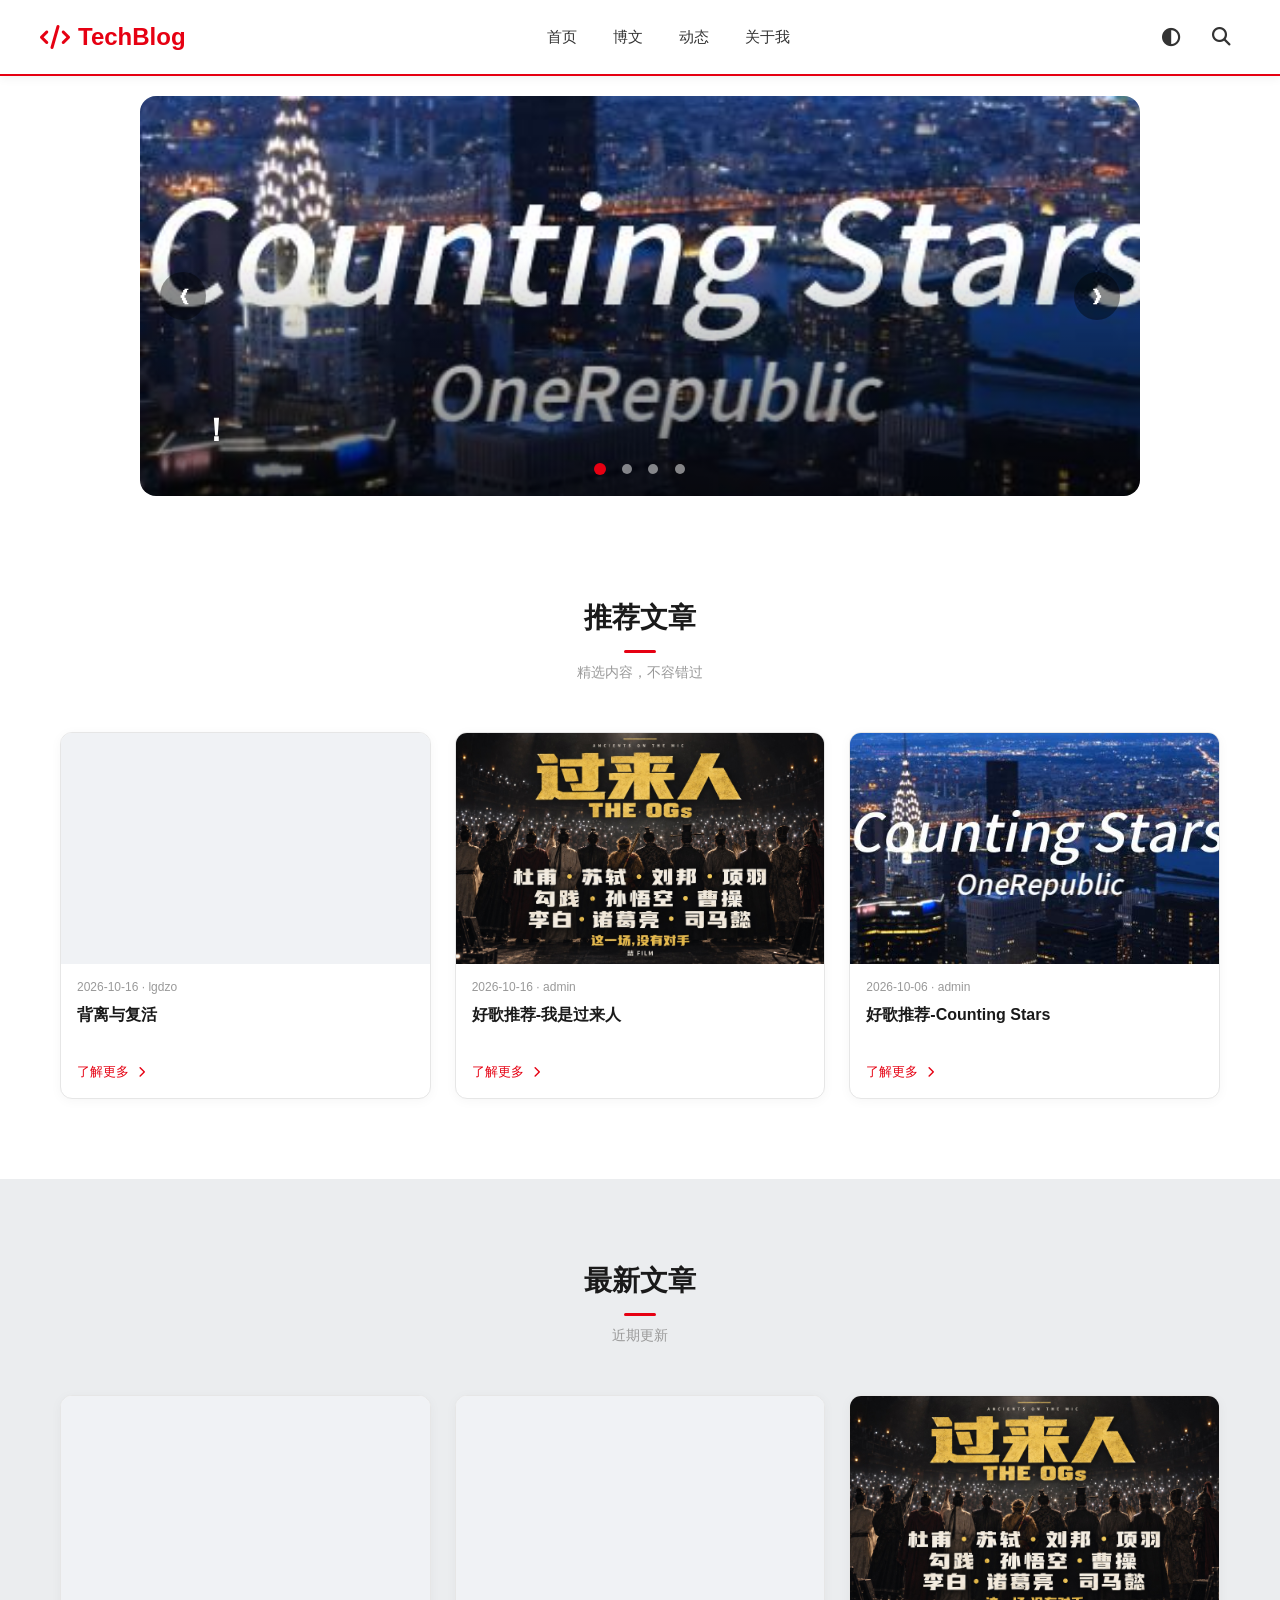
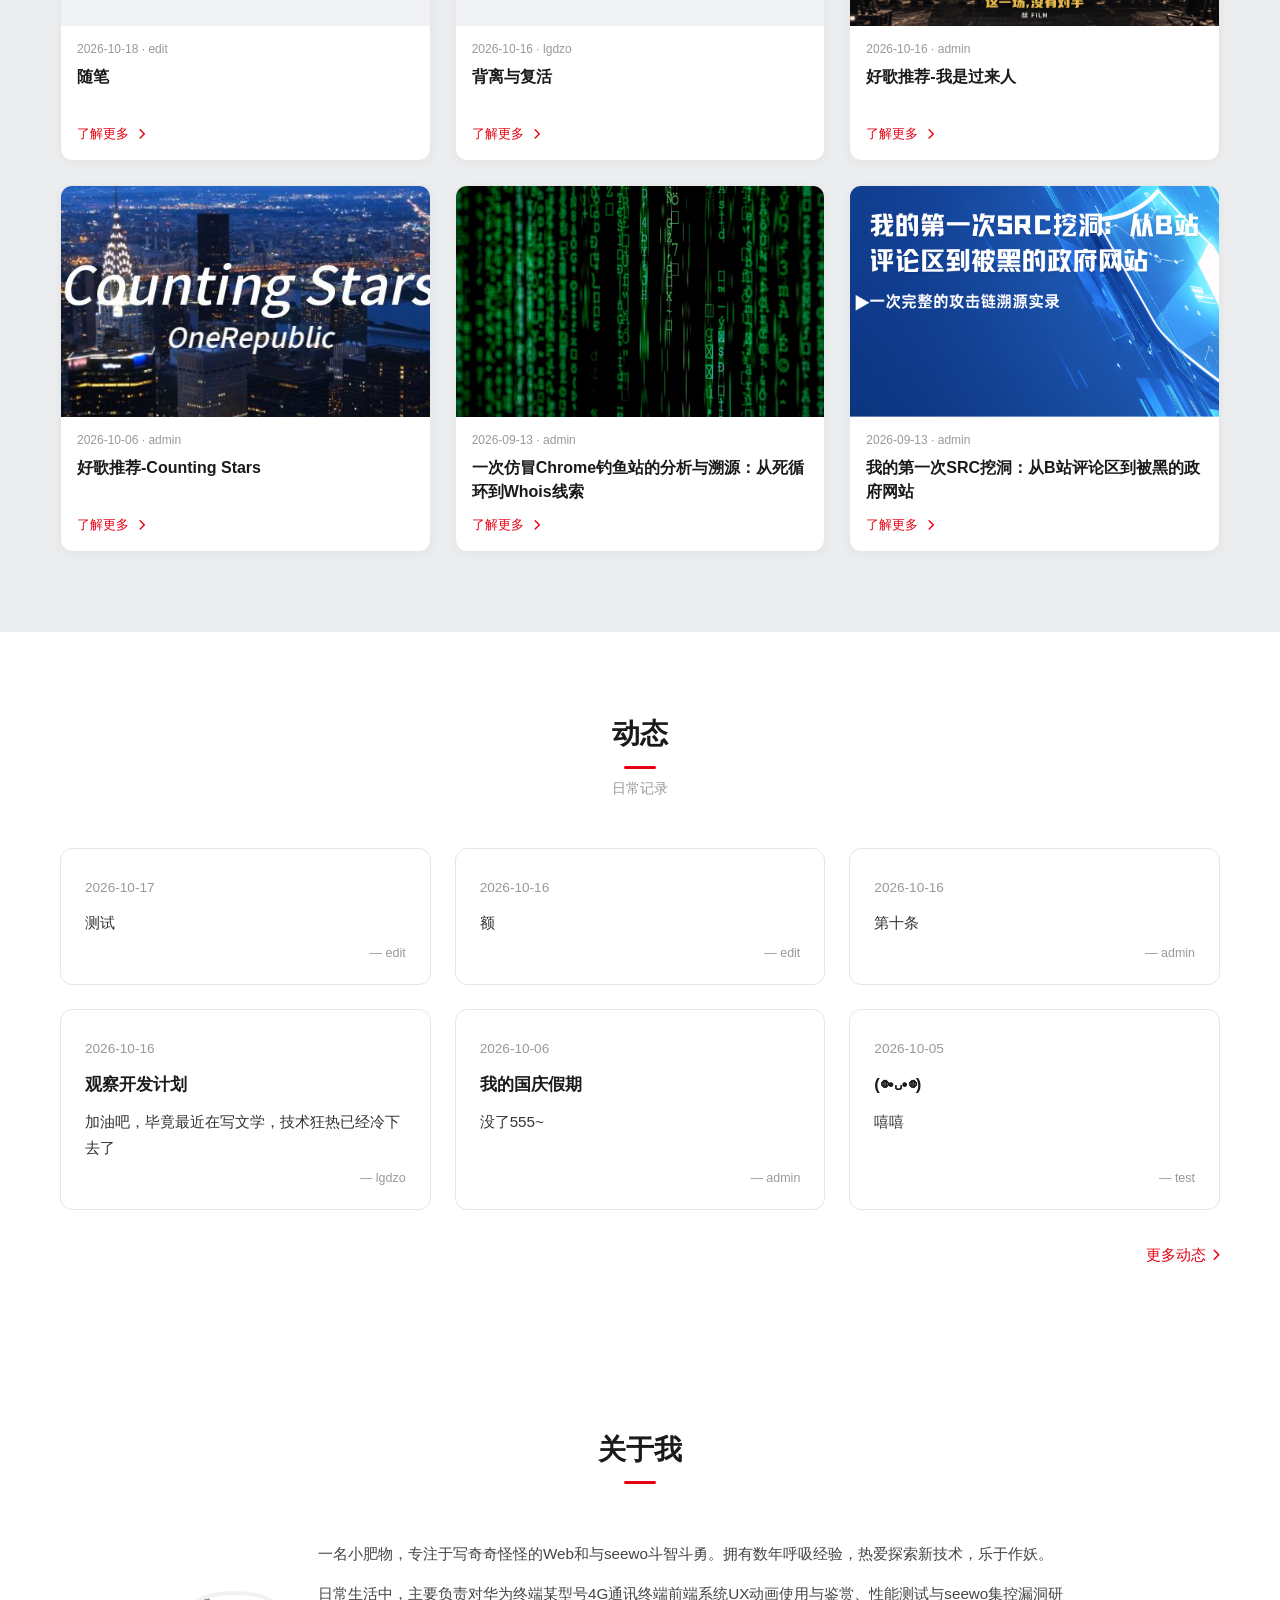
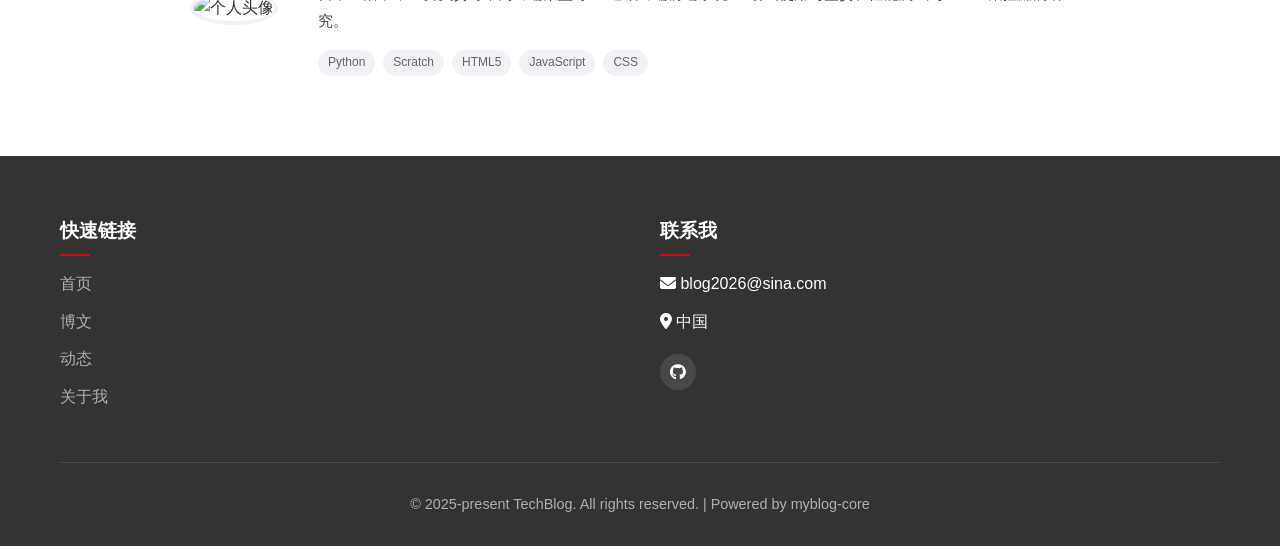
==== index.html @ 335e016a "deploy: 2026-10-24 12:47:17" ====
<!DOCTYPE html>
<html lang="zh-CN" class="">
<head>
  <script>(function(){try{var t=localStorage.getItem("theme");if(t!=="light"&&t!=="dark"&&t!=="system")t="system";var m=window.matchMedia?window.matchMedia("(prefers-color-scheme: dark)"):null;var d=t==="dark"||(t==="system"&&m&&m.matches);document.documentElement.classList.toggle("dark",!!d);document.documentElement.setAttribute("data-theme",t);}catch(e){}})();</script>
<script src="/js/theme.js" defer></script>

  <meta charset="UTF-8">
  <meta name="viewport" content="width=device-width, initial-scale=1.0">
  <title>首页</title>
  <link rel="stylesheet" href="/css/all.min.css">
  <link rel="stylesheet" href="/css/style.css">
  <link rel="stylesheet" href="/css/admin.css">
  <link rel="icon" type="image/svg+xml" href="/favicon.svg">
</head>
<body data-static="true">
  <!-- 顶部导航栏 -->
  <header>
  <div class="container header-container">
    <!-- 修改点 1：将 div 换成 a 标签，加上 href="/" -->
    <a href="/" class="logo">
      <i class="fas fa-code"></i>
      <span>TechBlog</span>
    </a>

    <!-- PC 横向导航 -->
    <nav class="pc-nav">
      <a href="/">首页</a>
      <a href="/posts.html">博文</a>
      <a href="/moments.html">动态</a>
      
      
      <a href="/#about">关于我</a>
    </nav>

    <div class="nav-right">
      
<div class="theme-switch" data-theme-switch>
  <button class="theme-toggle" id="themeTogglePc" type="button" aria-label="切换主题" aria-haspopup="true" aria-expanded="false">
    <i class="theme-toggle-icon fas fa-circle-half-stroke" aria-hidden="true"></i>
    
  </button>
  <div class="theme-menu" role="menu" aria-label="主题模式">
    <button type="button" role="menuitemradio" aria-checked="false" data-theme-value="system"><i class="fas fa-circle-half-stroke" aria-hidden="true"></i><span>跟随系统</span></button>
    <button type="button" role="menuitemradio" aria-checked="false" data-theme-value="light"><i class="fas fa-sun" aria-hidden="true"></i><span>浅色</span></button>
    <button type="button" role="menuitemradio" aria-checked="false" data-theme-value="dark"><i class="fas fa-moon" aria-hidden="true"></i><span>深色</span></button>
  </div>
</div>
      <button class="search-toggle" id="searchToggle" type="button" aria-label="搜索">
        <i class="fas fa-search"></i>
      </button>
      <button class="menu-toggle" id="menuToggle" type="button" aria-label="菜单">
        <i class="fas fa-bars"></i>
      </button>
    </div>
  </div>
</header>

  <!-- 全屏菜单 -->
  <div class="mobile-menu" id="mobileMenu">
    <div class="mobile-menu-header">
      <!-- 修改点 2：将移动端的 div 也换成 a 标签 -->
      <a href="/" class="logo">
        <i class="fas fa-code"></i>
        <span>TechBlog</span>
      </a>
      <button class="menu-close" id="menuClose" type="button" aria-label="关闭">
        <i class="fas fa-times"></i>
      </button>
    </div>

    <ul class="mobile-menu-list">
      <li><a href="/">首页<span class="arrow">›</span></a></li>
      <li><a href="/posts.html">博文<span class="arrow">›</span></a></li>
      <li><a href="/moments.html">动态<span class="arrow">›</span></a></li>
      
      
      <li><a href="/#about">关于我<span class="arrow">›</span></a></li>
      <li><a href="/#contact">联系<span class="arrow">›</span></a></li>
    </ul>

    <div class="mobile-menu-footer">
      
<div class="theme-switch theme-switch--circle" data-theme-switch>
  <button class="theme-toggle" id="themeToggleMobile" type="button" aria-label="切换主题" aria-haspopup="true" aria-expanded="false">
    <i class="theme-toggle-icon fas fa-circle-half-stroke" aria-hidden="true"></i>
    <span>主题</span>
  </button>
  <div class="theme-menu" role="menu" aria-label="主题模式">
    <button type="button" role="menuitemradio" aria-checked="false" data-theme-value="system"><i class="fas fa-circle-half-stroke" aria-hidden="true"></i><span>跟随系统</span></button>
    <button type="button" role="menuitemradio" aria-checked="false" data-theme-value="light"><i class="fas fa-sun" aria-hidden="true"></i><span>浅色</span></button>
    <button type="button" role="menuitemradio" aria-checked="false" data-theme-value="dark"><i class="fas fa-moon" aria-hidden="true"></i><span>深色</span></button>
  </div>
</div>
      <a href="https://github.com/wng409" target="_blank" rel="noopener" class="circle-btn">
        <i class="fab fa-github"></i>
        <span>GitHub</span>
      </a>
      <a href="mailto:blog2026@sina.com" class="circle-btn">
        <i class="fas fa-envelope"></i>
        <span>邮件</span>
      </a>
    </div>
  </div>

  <!-- 页面内容 -->
  <main>
    <!-- ========== 1. Banner 轮播（首屏，圆角） ========== -->
<section class="banner-carousel">
  <div class="carousel-wrapper">
    <div class="carousel-track" id="carouselTrack">
      
        
          <div class="carousel-slide active">
            <a href="/posts/countingstars.html">
              <div class="slide-image" style="background-image: url('/uploads/2026-10-16/1792155629949-cwdglk.jpg');">
                <div class="slide-overlay">
                  <h2>！</h2>
                </div>
              </div>
            </a>
          </div>
        
          <div class="carousel-slide ">
            <a href="#">
              <div class="slide-image" style="background-image: url('/uploads/2026-10-02/1790948357624-z36g6z.jpg');">
                <div class="slide-overlay">
                  <h2>遥遥领先</h2>
                </div>
              </div>
            </a>
          </div>
        
          <div class="carousel-slide ">
            <a href="/posts/一次仿冒chrome钓鱼站的分析与溯源：从死循环到whois线索.html">
              <div class="slide-image" style="background-image: url('/uploads/2026-10-16/1792156617636-xa79jx.jpg');">
                <div class="slide-overlay">
                  <h2>一次仿冒Chrome钓鱼站的分析与溯源：从死循环到Whois线索</h2>
                </div>
              </div>
            </a>
          </div>
        
          <div class="carousel-slide ">
            <a href="/posts/my-first-src.html">
              <div class="slide-image" style="background-image: url('/uploads/2026-09-13/1789276896774-1ryvjq.png');">
                <div class="slide-overlay">
                  <h2>(^.^)</h2>
                </div>
              </div>
            </a>
          </div>
        
      
    </div>
    <button class="carousel-btn prev" id="carouselPrev" type="button" aria-label="上一张">&#10094;</button>
    <button class="carousel-btn next" id="carouselNext" type="button" aria-label="下一张">&#10095;</button>
    <div class="carousel-dots">
      
        
          <span class="dot active" data-index="0"></span>
        
          <span class="dot " data-index="1"></span>
        
          <span class="dot " data-index="2"></span>
        
          <span class="dot " data-index="3"></span>
        
      
    </div>
  </div>
</section>

<!-- ========== 2. 推荐文章 ========== -->
<section class="section section-light" id="blog">
  <div class="container">
    <div class="section-title">
      <h2>推荐文章</h2>
      <p>精选内容，不容错过</p>
    </div>
    <div class="blog-grid">
      
        
          <article class="blog-card">
            <a href="/posts/背离与复活.html">
              <div class="card-image-wrapper">
                <div class="card-image" style="background-image: url('https://via.placeholder.com/800x400');"></div>
              </div>
              <div class="card-content">
                <div class="card-meta">2026-10-16 · lgdzo</div>
                <h3>背离与复活</h3>
                <span class="read-more">了解更多 <i class="fas fa-chevron-right"></i></span>
              </div>
            </a>
          </article>
        
          <article class="blog-card">
            <a href="/posts/好歌推荐-我是过来人.html">
              <div class="card-image-wrapper">
                <div class="card-image" style="background-image: url('/uploads/2026-10-16/1792155568549-n8ho8i.jpg');"></div>
              </div>
              <div class="card-content">
                <div class="card-meta">2026-10-16 · admin</div>
                <h3>好歌推荐-我是过来人</h3>
                <span class="read-more">了解更多 <i class="fas fa-chevron-right"></i></span>
              </div>
            </a>
          </article>
        
          <article class="blog-card">
            <a href="/posts/countingstars.html">
              <div class="card-image-wrapper">
                <div class="card-image" style="background-image: url('/uploads/2026-10-16/1792155629949-cwdglk.jpg');"></div>
              </div>
              <div class="card-content">
                <div class="card-meta">2026-10-06 · admin</div>
                <h3>好歌推荐-Counting Stars</h3>
                <span class="read-more">了解更多 <i class="fas fa-chevron-right"></i></span>
              </div>
            </a>
          </article>
        
      
    </div>
  </div>
</section>

<!-- ========== 3. 最新文章 ========== -->
<section class="section section-gray">
  <div class="container">
    <div class="section-title">
      <h2>最新文章</h2>
      <p>近期更新</p>
    </div>
    <div class="blog-grid">
      
        
          <article class="blog-card">
            <a href="/posts/随笔.html">
              <div class="card-image-wrapper">
                <div class="card-image" style="background-image: url('https://via.placeholder.com/800x400');"></div>
              </div>
              <div class="card-content">
                <div class="card-meta">2026-10-18 · edit</div>
                <h3>随笔</h3>
                <span class="read-more">了解更多 <i class="fas fa-chevron-right"></i></span>
              </div>
            </a>
          </article>
        
          <article class="blog-card">
            <a href="/posts/背离与复活.html">
              <div class="card-image-wrapper">
                <div class="card-image" style="background-image: url('https://via.placeholder.com/800x400');"></div>
              </div>
              <div class="card-content">
                <div class="card-meta">2026-10-16 · lgdzo</div>
                <h3>背离与复活</h3>
                <span class="read-more">了解更多 <i class="fas fa-chevron-right"></i></span>
              </div>
            </a>
          </article>
        
          <article class="blog-card">
            <a href="/posts/好歌推荐-我是过来人.html">
              <div class="card-image-wrapper">
                <div class="card-image" style="background-image: url('/uploads/2026-10-16/1792155568549-n8ho8i.jpg');"></div>
              </div>
              <div class="card-content">
                <div class="card-meta">2026-10-16 · admin</div>
                <h3>好歌推荐-我是过来人</h3>
                <span class="read-more">了解更多 <i class="fas fa-chevron-right"></i></span>
              </div>
            </a>
          </article>
        
          <article class="blog-card">
            <a href="/posts/countingstars.html">
              <div class="card-image-wrapper">
                <div class="card-image" style="background-image: url('/uploads/2026-10-16/1792155629949-cwdglk.jpg');"></div>
              </div>
              <div class="card-content">
                <div class="card-meta">2026-10-06 · admin</div>
                <h3>好歌推荐-Counting Stars</h3>
                <span class="read-more">了解更多 <i class="fas fa-chevron-right"></i></span>
              </div>
            </a>
          </article>
        
          <article class="blog-card">
            <a href="/posts/一次仿冒chrome钓鱼站的分析与溯源：从死循环到whois线索.html">
              <div class="card-image-wrapper">
                <div class="card-image" style="background-image: url('/uploads/2026-10-16/1792156617636-xa79jx.jpg');"></div>
              </div>
              <div class="card-content">
                <div class="card-meta">2026-09-13 · admin</div>
                <h3>一次仿冒Chrome钓鱼站的分析与溯源：从死循环到Whois线索</h3>
                <span class="read-more">了解更多 <i class="fas fa-chevron-right"></i></span>
              </div>
            </a>
          </article>
        
          <article class="blog-card">
            <a href="/posts/my-first-src.html">
              <div class="card-image-wrapper">
                <div class="card-image" style="background-image: url('/uploads/2026-09-13/1789276896774-1ryvjq.png');"></div>
              </div>
              <div class="card-content">
                <div class="card-meta">2026-09-13 · admin</div>
                <h3>我的第一次SRC挖洞：从B站评论区到被黑的政府网站</h3>
                <span class="read-more">了解更多 <i class="fas fa-chevron-right"></i></span>
              </div>
            </a>
          </article>
        
      
    </div>
  </div>
</section>

<!-- ========== 4. 动态 ========== -->
<section class="section section-light">
  <div class="container">
    <div class="section-title">
      <h2>动态</h2>
      <p>日常记录</p>
    </div>
    <div class="moments-grid">
      
        
          <div class="moment-card">
            <div class="moment-date">2026-10-17</div>
            
            <div class="moment-content">测试</div>
            <div class="moment-author">— edit</div>
          </div>
        
          <div class="moment-card">
            <div class="moment-date">2026-10-16</div>
            
            <div class="moment-content">额</div>
            <div class="moment-author">— edit</div>
          </div>
        
          <div class="moment-card">
            <div class="moment-date">2026-10-16</div>
            
            <div class="moment-content">第十条</div>
            <div class="moment-author">— admin</div>
          </div>
        
          <div class="moment-card">
            <div class="moment-date">2026-10-16</div>
            
              <h3 class="moment-title">观察开发计划</h3>
            
            <div class="moment-content">加油吧，毕竟最近在写文学，技术狂热已经冷下去了</div>
            <div class="moment-author">— lgdzo</div>
          </div>
        
          <div class="moment-card">
            <div class="moment-date">2026-10-06</div>
            
              <h3 class="moment-title">我的国庆假期</h3>
            
            <div class="moment-content">没了555~</div>
            <div class="moment-author">— admin</div>
          </div>
        
          <div class="moment-card">
            <div class="moment-date">2026-10-05</div>
            
              <h3 class="moment-title">(◍•ᴗ•◍)</h3>
            
            <div class="moment-content">嘻嘻</div>
            <div class="moment-author">— test</div>
          </div>
        
      
    </div>
    
      <div class="more-link">
        <a href="/moments.html">更多动态 <i class="fas fa-chevron-right"></i></a>
      </div>
    
  </div>
</section>



<!-- ========== 6. 关于我 ========== -->
<section class="section section-light" id="about">
  <div class="container">
    <div class="section-title">
      <h2>关于我</h2>
    </div>
    <div class="about-container">
      <div class="about-image">
        <img src="https://avatars.githubusercontent.com/u/195624896?s=96&v=4" alt="个人头像" class="avatar">
      </div>
      <div class="about-content">
        <p>一名小肥物，专注于写奇奇怪怪的Web和与seewo斗智斗勇。拥有数年呼吸经验，热爱探索新技术，乐于作妖。</p>
        <p>日常生活中，主要负责对华为终端某型号4G通讯终端前端系统UX动画使用与鉴赏、性能测试与seewo集控漏洞研究。</p>
        <div class="skills">
          <span class="tag">Python</span>
          <span class="tag">Scratch</span>
          <span class="tag">HTML5</span>
          <span class="tag">JavaScript</span>
          <span class="tag">CSS</span>
        </div>
      </div>
    </div>
  </div>
</section>
  </main>

  <!-- 底部栏 -->
  <footer>
    <div class="container">
      <div class="footer-content">
        <div class="footer-column">
          <h3>快速链接</h3>
          <ul class="footer-links">
            <li><a href="/">首页</a></li>
            <li><a href="/posts.html">博文</a></li>
            <li><a href="/moments.html">动态</a></li>
            
            <li><a href="/#about">关于我</a></li>
            
          </ul>
        </div>
        <div class="footer-column">
          <h3>联系我</h3>
          <ul class="footer-links">
            <li><i class="fas fa-envelope"></i> blog2026@sina.com</li>
            <li><i class="fas fa-map-marker-alt"></i> 中国</li>
          </ul>
          <div class="social-links">
            <a href="https://github.com/wng409" target="_blank" rel="noopener"><i class="fab fa-github"></i></a>
          </div>
        </div>
      </div>
      <div class="copyright">
        <p>&copy; 2025-present TechBlog. All rights reserved.
          
            <span class="powered-by"> | Powered by <a href="https://github.com/wng409/myblog-core" target="_blank" rel="noopener">myblog-core</a></span>
          
        </p>
      </div>
    </div>
  </footer>

  <script src="/js/main.js"></script>
</body>
</html>
---- css/style.css ----
/* ============================================================
   TechBlog 样式表 v2.2
   ============================================================ */

/* ============================================================
   1. 变量 & 重置
   ============================================================ */
:root {
  --hw-red: #e60012;
  --hw-red-dark: #c4000f;
  --hw-white: #ffffff;
  --hw-light-gray: #f5f5f5;
  --hw-dark-gray: #333333;
  --hw-medium-gray: #666666;
  --hw-border: #e6e6e6;

  /* 主题语义变量（亮色） */
  --bg: #ffffff;
  --text: #333333;
  --text-strong: #1a1a1a;
  --text-secondary: #444444;
  --text-muted: #666666;
  --text-faint: #999999;
  --card-bg: #ffffff;
  --surface-alt: #f5f7fa;
  --surface-muted: #f0f2f5;
  --surface-gray: #ebedef;
  --border: #e6e6e6;
  --border-strong: #d0d0d0;
  --shadow: 0 2px 8px rgba(0,0,0,0.1);
  --header-shadow: 0 2px 10px rgba(0, 0, 0, 0.06);
  --menu-shadow: 0 8px 28px rgba(0, 0, 0, 0.15);
  --footer-bg: #333333;
  --footer-text: #ffffff;
  --footer-muted: #b0b0b0;
  --accent-soft: #ffe5e5;
  color-scheme: light;
}

.dark {
  --bg: #1a1a1a;
  --text: #e8e8e8;
  --text-strong: #f5f5f5;
  --text-secondary: #cccccc;
  --text-muted: #b0b0b0;
  --text-faint: #8f8f8f;
  --card-bg: #242424;
  --surface-alt: #202020;
  --surface-muted: #2f2f2f;
  --surface-gray: #222222;
  --border: #3d3d3d;
  --border-strong: #4a4a4a;
  --shadow: 0 2px 8px rgba(0,0,0,0.4);
  --header-shadow: 0 2px 10px rgba(0, 0, 0, 0.4);
  --menu-shadow: 0 8px 28px rgba(0, 0, 0, 0.55);
  --footer-bg: #141414;
  --footer-text: #e8e8e8;
  --footer-muted: #9a9a9a;
  --accent-soft: rgba(230, 0, 18, 0.22);
  --hw-border: #3d3d3d;
  --hw-light-gray: #2f2f2f;
  --hw-medium-gray: #b0b0b0;
  --hw-dark-gray: #b0b0b0;
  color-scheme: dark;
}

* {
  margin: 0;
  padding: 0;
  box-sizing: border-box;
  font-family: 'Segoe UI', 'Microsoft YaHei', sans-serif;
}

body {
  background: var(--bg);
  color: var(--text);
  line-height: 1.6;
}

/* 仅在用户主动切换主题时启用过渡，避免首屏加载时产生闪烁 */
html.theme-transition body {
  transition: background 0.3s, color 0.3s;
}

a {
  text-decoration: none;
  color: inherit;
  transition: all 0.3s ease;
}

.container {
  max-width: 1200px;
  margin: 0 auto;
  padding: 0 20px;
}

/* ============================================================
   2. Header 导航（PC 横向 + 移动端汉堡）
   ============================================================ */
header {
  background: var(--bg);
  box-shadow: var(--header-shadow);
  position: sticky;
  top: 0;
  z-index: 1000;
  border-bottom: 2px solid var(--hw-red);
}

.header-container {
  display: flex;
  justify-content: space-between;
  align-items: center;
  padding: 18px 0;
  gap: 40px;
}

.logo {
  display: flex;
  align-items: center;
  font-size: 1.5rem;
  font-weight: bold;
  color: var(--hw-red);
  flex-shrink: 0;
}

.logo i {
  margin-right: 8px;
}

.pc-nav {
  display: flex;
  gap: 36px;
  flex: 1;
  justify-content: center;
  align-items: center;
}

.pc-nav a {
  color: var(--text);
  font-size: 0.95rem;
  font-weight: 400;
  padding: 6px 0;
  position: relative;
  transition: color 0.25s;
  white-space: nowrap;
}

.pc-nav a:hover {
  color: var(--hw-red);
}

.pc-nav a::after {
  content: '';
  position: absolute;
  bottom: -4px;
  left: 50%;
  transform: translateX(-50%) scaleX(0);
  width: 100%;
  height: 2px;
  background: var(--hw-red);
  transition: transform 0.25s;
  transform-origin: center;
}

.pc-nav a:hover::after {
  transform: translateX(-50%) scaleX(1);
}

.nav-right {
  display: flex;
  gap: 12px;
  align-items: center;
  flex-shrink: 0;
}

.nav-right button {
  background: none;
  border: none;
  font-size: 1.15rem;
  cursor: pointer;
  color: var(--text);
  padding: 8px 10px;
  border-radius: 4px;
  transition: background 0.2s, color 0.2s;
}

.nav-right button:hover {
  background: var(--hw-light-gray);
  color: var(--hw-red);
}

.menu-toggle {
  display: none;
}

/* ============================================================
   2.1 全屏汉堡菜单（移动端）
   ============================================================ */
.mobile-menu {
  position: fixed;
  top: 0;
  right: 0;
  width: 100%;
  height: 100vh;
  background: var(--bg);
  z-index: 9999;
  transform: translateX(100%);
  transition: transform 0.35s cubic-bezier(0.4, 0, 0.2, 1);
  display: flex;
  flex-direction: column;
  overflow-y: auto;
}

.mobile-menu.show {
  transform: translateX(0);
}

.mobile-menu-header {
  display: flex;
  justify-content: space-between;
  align-items: center;
  padding: 16px 24px;
  border-bottom: 1px solid var(--hw-border);
}

.mobile-menu-header .logo {
  font-size: 1.2rem;
  font-weight: 600;
  color: var(--hw-red);
}

.menu-close {
  background: none;
  border: none;
  font-size: 1.5rem;
  color: var(--text);
  cursor: pointer;
  padding: 8px;
}

.mobile-menu-list {
  list-style: none;
  padding: 0;
  margin: 0;
  flex: 1;
}

.mobile-menu-list li {
  border-bottom: 1px solid var(--hw-border);
  opacity: 0;
  transform: translateX(24px);
  transition: opacity 0.35s ease, transform 0.35s ease;
}

.mobile-menu.show .mobile-menu-list li:nth-child(1) { transition-delay: 0.08s; opacity: 1; transform: translateX(0); }
.mobile-menu.show .mobile-menu-list li:nth-child(2) { transition-delay: 0.14s; opacity: 1; transform: translateX(0); }
.mobile-menu.show .mobile-menu-list li:nth-child(3) { transition-delay: 0.20s; opacity: 1; transform: translateX(0); }
.mobile-menu.show .mobile-menu-list li:nth-child(4) { transition-delay: 0.26s; opacity: 1; transform: translateX(0); }
.mobile-menu.show .mobile-menu-list li:nth-child(5) { transition-delay: 0.32s; opacity: 1; transform: translateX(0); }
.mobile-menu.show .mobile-menu-list li:nth-child(6) { transition-delay: 0.38s; opacity: 1; transform: translateX(0); }
.mobile-menu.show .mobile-menu-list li:nth-child(7) { transition-delay: 0.44s; opacity: 1; transform: translateX(0); }

.mobile-menu-list li a {
  display: flex;
  justify-content: space-between;
  align-items: center;
  padding: 20px 24px;
  font-size: 1.1rem;
  color: var(--text);
  transition: background 0.2s;
}

.mobile-menu-list li a:hover {
  background: var(--hw-light-gray);
}

.mobile-menu-list li a .arrow {
  color: var(--text-faint);
  font-size: 1.4rem;
  font-weight: 300;
}

.mobile-menu-footer {
  display: flex;
  justify-content: center;
  gap: 40px;
  padding: 32px 24px;
  border-top: 1px solid var(--hw-border);
}

.circle-btn {
  display: flex;
  flex-direction: column;
  align-items: center;
  gap: 8px;
  color: var(--hw-medium-gray);
  font-size: 0.85rem;
}

.circle-btn i {
  width: 48px;
  height: 48px;
  border-radius: 50%;
  border: 1px solid var(--hw-border);
  display: flex;
  align-items: center;
  justify-content: center;
  font-size: 1.2rem;
  transition: all 0.2s;
}

.circle-btn:hover i {
  border-color: var(--hw-red);
  color: var(--hw-red);
}

/* ============================================================
   3. 首页 Banner 轮播（圆角 + 无界）
   ============================================================ */
.banner-carousel {
  width: 100%;
  padding: 20px;
  margin: 0;
  box-sizing: border-box;
}

.banner-carousel .carousel-wrapper {
  max-width: 1000px;
  margin: 0 auto;
  border-radius: 16px;
  overflow: hidden;
  position: relative;
}

.banner-carousel .carousel-track {
  display: flex;
  transition: transform 0.5s cubic-bezier(0.4, 0, 0.2, 1);
  will-change: transform;
}

.banner-carousel .carousel-slide {
  flex: 0 0 100%;
  width: 100%;
  box-sizing: border-box;
}

.banner-carousel .slide-image {
  aspect-ratio: 2.5 / 1;
  background-size: cover;
  background-position: center;
  position: relative;
}

.banner-carousel .slide-overlay {
  position: absolute;
  inset: 0;
  background: linear-gradient(transparent 40%, rgba(0, 0, 0, 0.6));
  display: flex;
  align-items: flex-end;
  padding: 40px 60px;
}

.banner-carousel .slide-overlay h2 {
  color: #fff;
  font-size: 2rem;
  font-weight: 600;
  margin: 0;
  text-shadow: 0 2px 12px rgba(0, 0, 0, 0.4);
}

.carousel-btn {
  position: absolute;
  top: 50%;
  transform: translateY(-50%);
  background: rgba(0, 0, 0, 0.4);
  color: white;
  border: none;
  padding: 12px 18px;
  cursor: pointer;
  z-index: 10;
  border-radius: 50%;
  font-size: 1.3rem;
  transition: background 0.3s;
}

.carousel-btn:hover {
  background: rgba(0, 0, 0, 0.75);
}

.carousel-btn.prev { left: 20px; }
.carousel-btn.next { right: 20px; }

.carousel-dots {
  position: absolute;
  bottom: 15px;
  left: 0;
  right: 0;
  text-align: center;
  z-index: 5;
}

.dot {
  display: inline-block;
  width: 10px;
  height: 10px;
  border-radius: 50%;
  background: rgba(255, 255, 255, 0.5);
  margin: 0 6px;
  cursor: pointer;
  transition: background 0.3s, transform 0.3s;
}

.dot.active {
  background: var(--hw-red);
  transform: scale(1.2);
}

/* ============================================================
   4. 首页通用区块
   ============================================================ */
.section { padding: 80px 0; }
.section-light { background: var(--bg); }
.section-gray  { background: var(--surface-gray); }

.section-title {
  text-align: center;
  margin-bottom: 48px;
}

.section-title h2 {
  font-size: 1.75rem;
  font-weight: 600;
  color: var(--text-strong);
  margin: 0 0 8px;
  position: relative;
  display: inline-block;
  padding-bottom: 12px;
}

.section-title h2::after {
  content: '';
  position: absolute;
  bottom: 0;
  left: 50%;
  transform: translateX(-50%);
  width: 32px;
  height: 3px;
  background: var(--hw-red);
  border-radius: 2px;
}

.section-title p {
  color: var(--text-faint);
  font-size: 0.9rem;
  margin: 0;
}

/* ============================================================
   4.1 卡片网格（PC 3 列 / 中屏 2 列 / 手机 1 列）
   ============================================================ */
.blog-grid {
  display: grid;
  grid-template-columns: repeat(3, 1fr);
  gap: 24px;
}

/* ============================================================
   4.2 卡片（图片大 + 底部紧凑）
   ============================================================ */
.blog-card {
  background: var(--card-bg);
  border: 1px solid var(--border);
  border-radius: 12px;
  overflow: hidden;
  box-shadow: 0 2px 12px rgba(0, 0, 0, 0.04);
}

.blog-card a {
  text-decoration: none;
  color: inherit;
  display: flex;
  flex-direction: column;
  height: 100%;
}

/* 图片更大：16:10 比例 */
.card-image-wrapper {
  width: 100%;
  aspect-ratio: 16 / 10;
  overflow: hidden;
  position: relative;
  background: var(--surface-muted);
}

.card-image {
  width: 100%;
  height: 100%;
  background-size: cover;
  background-position: center;
  background-color: var(--surface-muted);
  transition: transform 0.5s cubic-bezier(0.4, 0, 0.2, 1);
}

.blog-card:hover .card-image {
  transform: scale(1.06);
}

/* 底部更小：padding 收窄 */
.card-content {
  padding: 14px 16px 16px;
  text-align: left;
  display: flex;
  flex-direction: column;
  gap: 6px;
  flex: 1;
}

.card-meta {
  color: var(--text-faint);
  font-size: 0.75rem;
  margin: 0;
}

/* 标题完整显示，不截断 */
.card-content h3 {
  font-size: 1rem;
  font-weight: 600;
  color: var(--text-strong);
  margin: 0;
  line-height: 1.5;
  min-height: 3em;      /* 保证至少两行的高度，让卡片对齐 */
}

.blog-card:hover .card-content h3 {
  color: var(--hw-red);
}

/* 保留"了解更多"和箭头 */
.read-more {
  display: inline-flex;
  align-items: center;
  gap: 4px;
  color: var(--hw-red);
  font-size: 0.82rem;
  font-weight: 500;
  transition: color 0.3s, gap 0.25s;
  margin-top: auto;
  padding-top: 4px;
}

.read-more i {
  font-size: 0.7rem;
  transition: transform 0.3s;
}

.blog-card:hover .read-more {
  color: var(--hw-red-dark);
}

.blog-card:hover .read-more i {
  transform: translateX(4px);
}

/* ============================================================
   4.3 标签胶囊
   ============================================================ */
.tag {
  display: inline-block;
  padding: 3px 10px;
  border-radius: 999px;
  background: var(--surface-muted);
  color: var(--text-muted);
  font-size: 0.75rem;
  line-height: 1.6;
}

/* ============================================================
   4.4 动态列表
   ============================================================ */
 /* ---------- 动态列表（统一：首页 + 动态页共用） ---------- */
.moments-section {
  padding-bottom: 60px;
}

.moments-grid {
  display: grid;
  grid-template-columns: repeat(3, 1fr);
  gap: 24px;
  max-width: 1200px;
  margin: 0 auto;
}

.moment-card {
  position: relative;
  background: var(--card-bg);
  border: 1px solid var(--hw-border);
  border-radius: 12px;
  padding: 28px 24px 48px;
  cursor: default;
}

.moment-date {
  color: var(--text-faint);
  font-size: 0.85rem;
  margin-bottom: 12px;
}

.moment-title {
  font-size: 1.05rem;
  font-weight: 600;
  color: var(--text-strong);
  margin: 0 0 12px;
  line-height: 1.5;
  transition: color 0.3s;
}

.moment-card:hover .moment-title {
  color: var(--hw-red);
}

.moment-content {
  color: var(--text);
  line-height: 1.7;
  font-size: 0.95rem;
  white-space: pre-wrap;
}

.moment-card:hover .moment-content {
  animation: momentBounce 0.4s ease;
}

@keyframes momentBounce {
  0%   { transform: translateY(0); }
  40%  { transform: translateY(-4px); }
  100% { transform: translateY(0); }
}

.moment-author {
  position: absolute;
  right: 24px;
  bottom: 20px;
  color: var(--text-faint);
  font-size: 0.78rem;
}
   /* 更多动态链接 */
.more-link {
  text-align: right;
  max-width: 1200px;
  margin: 32px auto 0;
  padding: 0;
}

.more-link a {
  color: var(--hw-red);
  font-size: 0.95rem;
  font-weight: 500;
  display: inline-flex;
  align-items: center;
  gap: 6px;
  transition: gap 0.25s;
}

.more-link a:hover {
  gap: 10px;
}

.more-link a i {
  font-size: 0.75rem;
}

/* ============================================================
   4.5 笔记区块（参考华为"我们的业务"）
   ============================================================ */
.notes-container {
  display: flex;
  align-items: center;
  gap: 60px;
  max-width: 1200px;
  margin: 0 auto;
  background: var(--surface-alt);
  border-radius: 20px;
  padding: 60px;
}

.notes-title {
  flex-shrink: 0;
  min-width: 160px;
}

.notes-title h2 {
  font-size: 2rem;
  font-weight: 600;
  color: var(--text-strong);
  margin: 0 0 12px;
  padding-bottom: 12px;
  position: relative;
  display: inline-block;
}

.notes-title h2::after {
  content: '';
  position: absolute;
  bottom: 0;
  left: 0;
  width: 40px;
  height: 3px;
  background: var(--hw-red);
  border-radius: 2px;
}

.notes-grid {
  flex: 1;
  display: grid;
  grid-template-columns: repeat(3, 1fr);
  gap: 20px;
}

.notes-item {
  display: flex;
  align-items: center;
  background: var(--card-bg);
  border-radius: 12px;
  padding: 32px 28px;
  text-decoration: none;
  color: inherit;
  transition: none;
}

.notes-item:hover {
  /* 卡片本身完全不变 */
}

.notes-item-icon {
  flex-shrink: 0;
  width: 32px;
  height: 32px;
  display: flex;
  align-items: center;
  justify-content: center;
  margin-right: 16px;
}

.notes-item-icon i {
  font-size: 1.5rem;
  color: var(--hw-red);
  transition: transform 0.25s;
}

.notes-item-title {
  flex: 1;
  font-size: 1.05rem;
  font-weight: 500;
  color: var(--text-strong);
  transition: color 0.25s;
}

.notes-item-arrow {
  color: var(--hw-red);
  font-size: 0.85rem;
  transition: transform 0.25s, color 0.25s;
}

.notes-item:hover .notes-item-icon i {
  transform: scale(1.1);
}

.notes-item:hover .notes-item-title {
  color: var(--hw-red);
}

.notes-item:hover .notes-item-arrow {
  transform: translateX(4px);
}

/* ============================================================
   4.6 关于我
   ============================================================ */
.about-container {
  display: flex;
  gap: 40px;
  align-items: center;
  max-width: 900px;
  margin: 0 auto;
}

.about-image {
  flex-shrink: 0;
}

.avatar {
  width: 120px;
  height: 120px;
  border-radius: 50%;
  object-fit: cover;
  border: 4px solid var(--surface-muted);
}

.about-content {
  flex: 1;
  min-width: 0;
}

.about-content p {
  color: var(--text-secondary);
  line-height: 1.8;
  margin: 0 0 12px;
  font-size: 0.95rem;
}

.skills {
  display: flex;
  flex-wrap: wrap;
  gap: 8px;
  margin-top: 16px;
}

.skill-tag {
  background: var(--bg);
  color: var(--hw-medium-gray);
  padding: 5px 15px;
  border-radius: 20px;
  font-size: 0.9rem;
  border: 1px solid var(--hw-border);
}

/* 4.7 通用空状态 */
.empty-hint {
  text-align: center;
  color: var(--text-faint);
}

/* ============================================================
   5. 文章列表页
   ============================================================ */
.posts-hero {
  padding: 60px 0 40px;
  text-align: center;
  border-bottom: 1px solid var(--hw-border);
  margin-bottom: 32px;
}
.posts-hero h1 {
  font-size: 2.2rem;
  font-weight: 700;
  margin: 0 0 16px;
  color: var(--text-strong);
}
.hero-line {
  width: 36px;
  height: 3px;
  background: var(--hw-red);
  border-radius: 2px;
  margin: 0 auto 16px;
}
.posts-hero p {
  color: var(--text-muted);
  font-size: 1rem;
  margin: 0;
}

.posts-layout {
  display: grid;
  grid-template-columns: 1fr 190px;
  gap: 28px;
  padding-bottom: 60px;
}
.posts-main { min-width: 0; }
/* ---------- 工具栏 ---------- */
.posts-toolbar {
  display: flex;
  gap: 12px;
  margin-bottom: 24px;
  align-items: center;
}
.posts-search {
  display: flex;
  flex: 1;
  border: 1px solid var(--hw-border);
  border-radius: 8px;
  overflow: hidden;
  background: var(--card-bg);
  transition: border-color 0.2s;
}
.posts-search:focus-within {
  border-color: var(--hw-red);
}
.posts-search input {
  flex: 1;
  border: none;
  padding: 12px 16px;
  font-size: 0.95rem;
  background: transparent;
  color: var(--text);
  outline: none;
  min-width: 0;
}
.posts-search button {
  border: none;
  background: transparent;
  color: var(--text-muted);
  padding: 0 16px;
  cursor: pointer;
  transition: color 0.2s;
}
.posts-search button:hover { color: var(--hw-red); }

.filter-toggle {
  display: none;
  padding: 12px 14px;
  background: var(--card-bg);
  border: 1px solid var(--hw-border);
  border-radius: 8px;
  cursor: pointer;
  color: var(--text);
  transition: all 0.2s;
}
.filter-toggle:hover {
  border-color: var(--hw-red);
  color: var(--hw-red);
}

/* ---------- 文章网格 ---------- */
.posts-grid {
  display: grid;
  grid-template-columns: repeat(2, 1fr);
  gap: 24px;
}
.post-card {
  display: flex;
  flex-direction: column;
  background: var(--card-bg);
  border: 1px solid var(--hw-border);
  border-radius: 12px;
  overflow: hidden;
  text-decoration: none;
  color: inherit;
}
.post-card-cover {
  aspect-ratio: 16 / 10;
  overflow: hidden;
  background: var(--surface-muted);
}
.post-card-cover img {
  width: 100%;
  height: 100%;
  object-fit: cover;
  transition: transform 0.4s;
}
.post-card:hover .post-card-cover img {
  transform: scale(1.04);
}
.post-card-placeholder {
  width: 100%;
  height: 100%;
  display: flex;
  align-items: center;
  justify-content: center;
  color: var(--text-faint);
  font-size: 1.8rem;
  background: var(--surface-alt);
}
.post-card-body {
  padding: 20px 22px 22px;
  display: flex;
  flex-direction: column;
  gap: 14px;
  flex: 1;
}
.post-card-title {
  font-size: 1rem;
  font-weight: 600;
  line-height: 1.5;
  color: var(--text-strong);
  margin: 0;
  display: -webkit-box;
  -webkit-line-clamp: 2;
  -webkit-box-orient: vertical;
  overflow: hidden;
  min-height: 3em;
  transition: color 0.2s;
}
.post-card:hover .post-card-title { color: var(--hw-red); }

/* ---------- 卡片底部：日期 + 作者 | 标签 ---------- */
.post-card-meta {
  display: flex;
  align-items: center;
  justify-content: space-between;
  gap: 8px;
  margin-top: auto;
  flex-wrap: wrap;
}
.post-card-meta-left {
  display: flex;
  align-items: center;
  gap: 10px;
  font-size: 0.78rem;
  color: var(--text-faint);
  min-width: 0;
}
.post-card-date {
  font-size: 0.78rem;
  color: var(--text-faint);
  flex-shrink: 0;
}
.post-card-author {
  font-size: 0.78rem;
  color: var(--text-faint);
  white-space: nowrap;
}
.post-card-tags {
  display: flex;
  gap: 4px;
  flex-wrap: nowrap;
  overflow: hidden;
  min-width: 0;
}
.post-card-tag {
  padding: 2px 8px;
  background: var(--surface-muted);
  color: var(--text-muted);
  font-size: 0.72rem;
  border-radius: 999px;
  white-space: nowrap;
  flex-shrink: 0;
}

/* ---------- 侧边栏 ---------- */
.posts-sidebar {
  position: sticky;
  top: 100px;
  align-self: start;
  display: flex;
  flex-direction: column;
  gap: 20px;
  max-height: calc(100vh - 120px);
  overflow-y: auto;
}
.sidebar-header {
  display: none;
  justify-content: space-between;
  align-items: center;
  padding-bottom: 12px;
  border-bottom: 1px solid var(--hw-border);
}
.sidebar-header h3 { margin: 0; font-size: 1rem; color: var(--text-strong); }
.sidebar-close {
  background: none;
  border: none;
  color: var(--text);
  font-size: 1.1rem;
  cursor: pointer;
  padding: 4px;
}

.filter-title {
  font-size: 0.9rem;
  font-weight: 600;
  color: var(--text-strong);
  margin-bottom: 12px;
}
.filter-chips {
  display: flex;
  flex-wrap: wrap;
  gap: 6px;
}
.filter-chip {
  padding: 4px 10px;
  background: var(--surface-muted);
  color: var(--text);
  font-size: 0.78rem;
  border-radius: 999px;
  text-decoration: none;
  transition: all 0.2s;
  white-space: nowrap;
}
.filter-chip:hover { background: var(--hw-light-gray); }
.filter-chip.active {
  background: var(--hw-red);
  color: #fff;
}
.chip-hidden { display: none; }
.filter-chips.expanded .chip-hidden { display: inline-block; }
.filter-expand {
  margin-top: 12px;
  padding: 0;
  background: none;
  border: none;
  color: var(--hw-red);
  font-size: 0.82rem;
  cursor: pointer;
  display: inline-flex;
  align-items: center;
  gap: 4px;
}
.filter-expand:hover { text-decoration: underline; }

.filter-clear {
  display: inline-block;
  padding: 8px 16px;
  border: 1px solid var(--hw-border);
  border-radius: 6px;
  color: var(--text);
  font-size: 0.85rem;
  text-align: center;
  text-decoration: none;
  transition: all 0.2s;
}
.filter-clear:hover {
  border-color: var(--hw-red);
  color: var(--hw-red);
}

/* ---------- 遮罩 ---------- */
.sidebar-mask {
  display: none;
  position: fixed;
  inset: 0;
  background: rgba(0, 0, 0, 0.5);
  z-index: 99;
  opacity: 0;
  transition: opacity 0.3s;
}
.sidebar-mask.show {
  display: block;
  opacity: 1;
}

/* ---------- 无结果 ---------- */
.no-results {
  text-align: center;
  padding: 80px 20px;
  color: var(--text-muted);
}
.no-results i {
  font-size: 3rem;
  display: block;
  margin-bottom: 20px;
  color: var(--hw-border);
}
.no-results h3 { margin-bottom: 8px; color: var(--text-strong); }
.no-results p { color: var(--text-faint); font-size: 0.9rem; }

/* ---------- 响应式 ---------- */
@media (max-width: 900px) {
  .posts-layout {
    grid-template-columns: 1fr;
    gap: 0;
  }

  /* ==========================================
     修复：让搜索框和筛选按钮绝对水平对齐
     ========================================== */
  .posts-toolbar {
    align-items: stretch; /* 强制子元素拉伸对齐 */
  }
  .posts-search {
    height: 42px; /* 锁定搜索框高度 */
  }
  .posts-search input {
    padding: 0 16px; /* 去掉上下 padding，让高度由外壳决定 */
  }
  .filter-toggle {
    display: inline-flex;
    align-items: center;
    justify-content: center;
    height: 42px; /* 锁定按钮高度，与搜索框一致 */
    padding: 0 16px; /* 调整左右内边距 */
  }
  /* ========================================== */

  .posts-sidebar {
    position: fixed;
    left: 0;
    right: 0;
    bottom: 0;
    top: auto;
    max-height: 70vh;
    background: var(--bg);
    z-index: 100;
    padding: 20px 20px 32px;
    overflow-y: auto;
    transform: translateY(100%);
    transition: transform 0.3s cubic-bezier(0.4, 0, 0.2, 1);
    border-top-left-radius: 16px;
    border-top-right-radius: 16px;
    box-shadow: 0 -8px 30px rgba(0, 0, 0, 0.15);
  }
  .posts-sidebar.open { transform: translateY(0); }
  .sidebar-header { display: flex; }
}

@media (max-width: 600px) {
  .posts-hero { padding: 40px 0 16px; }
  .posts-hero h1 { font-size: 1.6rem; }
  .posts-grid { grid-template-columns: 1fr; gap: 16px; }
  .post-card-cover { aspect-ratio: 16 / 9; }
}

/* ============================================================
   6. 文章详情页
   ============================================================ */
.read-more {
  color: var(--hw-red);
  font-weight: 500;
  display: inline-flex;
  align-items: center;
}

.read-more i {
  margin-left: 5px;
  transition: transform 0.3s;
}

.read-more:hover i {
  transform: translateX(3px);
}

/* ============================================================
   7. 页脚
   ============================================================ */
footer {
  background: var(--footer-bg);
  color: var(--footer-text);
  padding: 60px 0 30px;
}

.footer-content {
  display: grid;
  grid-template-columns: repeat(auto-fit, minmax(200px, 1fr));
  gap: 40px;
  margin-bottom: 40px;
}

.footer-column h3 {
  font-size: 1.2rem;
  margin-bottom: 25px;
  position: relative;
}

.footer-column h3::after {
  content: '';
  position: absolute;
  bottom: -10px;
  left: 0;
  width: 30px;
  height: 2px;
  background: var(--hw-red);
}

.footer-links {
  list-style: none;
}

.footer-links li {
  margin-bottom: 12px;
}

.footer-links a {
  color: var(--footer-muted);
  transition: color 0.3s;
}

.footer-links a:hover {
  color: var(--footer-text);
}

.social-links {
  display: flex;
  gap: 15px;
  margin-top: 20px;
}

.social-links a {
  display: flex;
  align-items: center;
  justify-content: center;
  width: 36px;
  height: 36px;
  background: rgba(255,255,255,0.1);
  border-radius: 50%;
  transition: all 0.3s;
  color: var(--footer-text);
}

.social-links a:hover {
  background: var(--hw-red);
  transform: translateY(-3px);
}

.copyright {
  text-align: center;
  padding-top: 30px;
  border-top: 1px solid rgba(255,255,255,0.1);
  color: var(--footer-muted);
  font-size: 0.9rem;
}

/* ============================================================
   8. 响应式
   ============================================================ */
@media (max-width: 1024px) {
  .blog-grid {
    grid-template-columns: repeat(2, 1fr);
  }
}

@media (max-width: 768px) {
  /* Header 收窄 */
  .pc-nav { display: none; }
  .menu-toggle { display: block; }
  /* 新增：隐藏 PC 端主题切换按钮，防止在移动端导航栏溢出 */
  .nav-right .theme-switch { display: none !important; }
  
  .header-container { padding: 14px 0; gap: 0; }
  .logo { font-size: 1.3rem; }

  /* 区块 */
  .section { padding: 48px 0; }
  .section-title { margin-bottom: 32px; }
  .section-title h2 { font-size: 1.4rem; }

  /* Banner */
  .banner-carousel { padding: 12px; }
  .banner-carousel .slide-image {
    height: auto;
    aspect-ratio: 16 / 9;
    background-size: cover;
    background-position: center;
  }
  .banner-carousel .slide-overlay { padding: 20px 24px; }
  .banner-carousel .slide-overlay h2 { font-size: 1.2rem; }
  .carousel-btn { padding: 8px 12px; font-size: 1rem; }
  .carousel-btn.prev { left: 8px; }
  .carousel-btn.next { right: 8px; }

  /* 卡片 */
  .blog-grid { grid-template-columns: 1fr; gap: 16px; }
  .card-image-wrapper { height: 160px; }
  .card-content { padding: 16px 18px 18px; }

  /* 笔记区块 - 移动端（参考华为"我们的业务"） */
  .notes-container {
    flex-direction: column;
    gap: 20px;
    padding: 28px 20px;
    border-radius: 16px;
  }
  .notes-title {
    width: 100%;
    text-align: center;
    min-width: auto;
  }
  .notes-title h2 {
    font-size: 1.5rem;
    display: inline-block;
  }
  .notes-title h2::after {
    left: 50%;
    transform: translateX(-50%);
    width: 32px;
  }
  .notes-grid {
    grid-template-columns: 1fr;
    width: 100%;
    gap: 12px;
  }
  .notes-item {
    padding: 18px 20px;
  }
  .notes-item-title {
    font-size: 1rem;
  }
  .notes-item-icon i {
    font-size: 1.4rem;
  }

  /* 关于我 */
  .about-container {
    flex-direction: column;
    text-align: center;
    gap: 24px;
  }
  .skills { justify-content: center; }

  /* 文章列表页 */
  .filter-controls { flex-direction: column; align-items: flex-start; }
  .article-item { padding: 20px; }
  .article-header h2 { font-size: 1.5rem; }
  .page-title h1 { font-size: 2rem; }

  /* 页脚 */
  .footer-content { gap: 24px; }
}
img,video,iframe{max-width:100%;height:auto}
.article-body, .post-content {
  overflow-wrap: break-word;
  word-break: break-word;
}
.article-body a, .post-content a {
  word-break: break-all;
}
/* ============================================================
   13. 代码块长内容换行，防溢出
   ============================================================ */
.article-body pre,
.post-content pre,
article pre,
main pre {
  white-space: pre-wrap;      /* ← 关键：从 pre 改成 pre-wrap，允许换行 */
  word-break: break-all;      /* 长串无空格字符也能断 */
  overflow-wrap: anywhere;
  max-width: 100%;
  overflow-x: auto;           /* 兜底：万一还是超宽，横向滚动 */
}

/* 代码块里的 code 标签同样处理 */
.article-body pre code,
.post-content pre code,
article pre code,
main pre code {
  white-space: pre-wrap;
  word-break: break-all;
  overflow-wrap: anywhere;
}
/* ============================================================
   14. 服务器状态页
   ============================================================ */
/* PC：默认 3 列 */
.status-grid {
  display: grid;
  grid-template-columns: repeat(3, minmax(0, 1fr));
  gap: 20px;
  max-width: 1200px;
  margin: 0 auto;
}

.status-card {
  background: var(--card-bg);
  border: 1px solid var(--border);
  border-radius: 12px;
  padding: 24px 16px;
  box-shadow: 0 2px 8px rgba(0,0,0,0.04);
  text-align: center;
  min-width: 0;             /* ← 新增：允许网格项收缩 */
  overflow: hidden;         /* ← 新增：防溢出 */
}

.status-label {
  color: var(--text-faint);
  font-size: 0.9rem;
  margin-bottom: 14px;
}

.status-label i {
  color: var(--hw-red);
  margin-right: 6px;
}

.status-value {
  font-size: 2.4rem;
  font-weight: 700;
  color: var(--hw-red);
  line-height: 1;
  margin-bottom: 14px;
  letter-spacing: -0.02em;
  word-break: keep-all;
}

.status-unit {
  font-size: 1.1rem;
  font-weight: 400;
  margin-left: 2px;
  color: var(--text-faint);
}

/* 强制压住大数字，专门给运行时长用 */
.status-value.status-uptime {
  font-size: 1.15rem !important; 
  font-weight: 500;
  color: var(--text);
  line-height: 1.4;
  margin-bottom: 14px;
  letter-spacing: 0;
  word-break: keep-all;
}

.status-bar {
  width: 100%;
  height: 8px;
  background: var(--surface-muted);
  border-radius: 4px;
  overflow: hidden;
  margin-bottom: 12px;
}

.status-bar i {
  display: block;
  height: 100%;
  background: linear-gradient(90deg, #e60012, #ff4d5e);
  border-radius: 4px;
  transition: width 0.6s ease;
}

.status-hint {
  color: var(--text-faint);
  font-size: 0.82rem;
  line-height: 1.6;
}

/* ===== 状态页独有组件（从 status.ejs 内联迁移） ===== */

/* 网络卡 */
.status-net { margin-bottom: 10px; }
.net-row { display: flex; align-items: center; justify-content: center; gap: 6px; margin: 4px 0; font-size: .92rem; }
.net-arrow { font-weight: bold; font-size: 1.05rem; }
.net-arrow.down { color: #10b981; }
.net-arrow.up { color: #f59e0b; }
.net-value { font-family: monospace; color: var(--text); min-width: 80px; text-align: left; }

/* 异常卡 */
.status-card-anomaly { text-align: left; padding: 22px 20px; }
.status-card-anomaly .status-label { text-align: center; margin-bottom: 14px; }
.anomaly-mini-empty { color: var(--text-faint); font-size: .85rem; text-align: center; padding: 24px 0; }
.anomaly-mini-list { display: flex; flex-direction: column; gap: 10px; }
.anomaly-mini-item { display: flex; align-items: flex-start; gap: 8px; padding-bottom: 8px; border-bottom: 1px solid var(--border); }
.anomaly-mini-item:last-child { border-bottom: none; padding-bottom: 0; }
.anomaly-mini-tag { flex-shrink: 0; font-size: .72rem; padding: 2px 7px; border-radius: 4px; font-weight: 500; line-height: 1.4; }
.anomaly-mini-tag.anomaly { background: #ffe0e0; color: #c4000f; }
.anomaly-mini-tag.recover { background: #d4edda; color: #155724; }
.anomaly-mini-body { flex: 1; min-width: 0; }
.anomaly-mini-text { font-size: .84rem; color: var(--text); line-height: 1.4; word-break: break-all; }
.anomaly-mini-meta { font-size: .72rem; color: var(--text-faint); font-family: monospace; margin-top: 2px; }

/* ===== 备份卡 ===== */
.status-card-backup { 
  text-align: left; 
  padding: 20px 24px; 
  grid-column: 1 / -1; 
}
.status-card-backup .status-label { 
  text-align: left; 
  margin-bottom: 14px; 
}
.backup-row { 
  display: flex; 
  align-items: center; 
  padding: 10px 0; 
  border-bottom: 1px solid var(--border); 
  font-size: 0.92rem; 
}
.backup-row:last-child { 
  border-bottom: none; 
}
.backup-name { 
  flex: 0 0 90px; 
  color: var(--text-muted); 
}
.backup-value { 
  flex: 1; 
  font-weight: 600; 
  color: var(--text); 
}
.backup-value.ok { color: #28a745; }
.backup-value.fail { color: #c4000f; }
.backup-value.unknown { color: #f0a500; }
.backup-meta { 
  flex: 0 0 auto; 
  color: var(--text-faint); 
  font-weight: 600; 
}
.backup-meta.stale { color: #c4000f; }

/* 行内 style 语义化 class */
.disk-io-note { font-size: .72rem; color: var(--text-faint); }
.status-hint--mt { margin-top: 14px; }

/*  关键：把空标签撑成方块 */
.status-chart-legend i {
  display: inline-block;
  width: 10px;
  height: 10px;
  border-radius: 2px;
  margin: 0 4px 0 12px;
  vertical-align: middle;
}

/* 图例颜色 */
.status-chart-legend .legend-cpu { background: #e60012; }
.status-chart-legend .legend-mem { background: #3b82f6; }
.status-chart-legend .legend-disk { background: #10b981; }
.status-chart-legend .legend-net { background: #f59e0b; }
.status-chart-legend .legend-diskwrite { background: #8b5cf6; }

.status-chart-title {
  display: flex;
  justify-content: space-between;
  align-items: flex-start;
  flex-wrap: wrap; /* 允许整个图例掉到下一行 */
  gap: 8px;
}
.status-chart-legend {
  display: flex;
  flex-wrap: wrap; /* 允许整体换行 */
  gap: 8px 12px;
  justify-content: flex-end; /* 靠右对齐 */
}
.legend-item {
  display: inline-flex;
  align-items: center;
  white-space: nowrap; /* 坚决不让文字折行 */
}
/* ============================================================
   图表区域完美样式（覆盖旧版）
   ============================================================ */

/* 1. 外层卡片 */
.status-chart-wrap {
  max-width: 1200px;
  margin: 36px auto 0;
  background: var(--card-bg);
  border: 1px solid var(--border);
  border-radius: 12px;
  padding: 20px;
  box-shadow: 0 2px 8px rgba(0,0,0,0.04);
}

/* 2. 标题和图例 */
.status-chart-title {
  display: flex;
  justify-content: space-between;
  align-items: center;
  margin-bottom: 16px;
  font-size: 0.9rem;
  color: var(--text-muted);
  flex-wrap: wrap;
  gap: 12px;
}

.status-chart-legend {
  display: flex;
  align-items: center;
  flex-wrap: wrap;
  gap: 12px;
}

.status-chart-legend .legend-item {
  display: inline-flex;
  align-items: center;
  white-space: nowrap;
}

.status-chart-legend i {
  display: inline-block;
  width: 10px;
  height: 10px;
  border-radius: 2px;
  margin-right: 6px;
  vertical-align: middle;
}

.status-chart-legend .legend-cpu { background: #e60012; }
.status-chart-legend .legend-mem { background: #3b82f6; }
.status-chart-legend .legend-disk { background: #10b981; }
.status-chart-legend .legend-net { background: #f59e0b; }
.status-chart-legend .legend-diskwrite { background: #8b5cf6; }

/* 3. 关键：锁死图表高度，防止无限拉伸 */
.chart-box {
  position: relative;
  height: 250px; /* PC 端固定高度 */
  width: 100%;
}

/* 4. 画布撑满容器 */
#statusChart {
  width: 100% !important;
  height: 100% !important;
  display: block;
}

/* 5. 手机端高度微调 */
@media (max-width: 768px) {
  .chart-box {
    height: 200px;
  }
}
.status-footer {
  text-align: center;
  color: var(--text-faint);
  font-size: 0.85rem;
  margin-top: 36px;
  padding-top: 20px;
  border-top: 1px solid var(--border);
  max-width: 1200px;
  margin-left: auto;
  margin-right: auto;
}

/* ============================================================
   状态页响应式断点（合并精简版）
   ============================================================ */


/* 手机端：保持 2 列，但全面缩小字号和间距，防撑爆 */
@media (max-width: 480px) {
  .status-grid { 
    grid-template-columns: repeat(2, minmax(0, 1fr)); 
    gap: 10px; 
  }
  
  /* 缩小卡片内边距 */
  .status-card { 
    padding: 14px 8px; 
  }
  
  /* 大数字 */
  .status-value { 
    font-size: 1.4rem; 
    margin-bottom: 8px;
  }
  .status-unit { font-size: 0.85rem; }
  
  /* ==========================================
     解决运行时长换行问题
     依靠宽度限制和自动换行，无需插 <br>
     ========================================== */
  .status-value.status-uptime {
    font-size: 0.85rem !important; 
    line-height: 1.3;
    white-space: normal;
    word-break: keep-all;
  }
  
  /* 标签和提示文字缩小 */
  .status-label { 
    font-size: 0.75rem; 
    margin-bottom: 8px; 
  }
  .status-hint { 
    font-size: 0.65rem; 
    line-height: 1.4;
  }
  .status-hint--mt {
    margin-top: 8px;
  }
  
  /* ==========================================
     解决磁盘“读/写”换行问题（纯 CSS 魔法）
     ========================================== */
  .disk-io-note {
    display: flex;
    flex-direction: column;
    align-items: center;
    font-size: 0; /* 隐藏原来的纯文本（读、写、中间的点） */
    line-height: 1.5;
  }
  
  /* 恢复数字部分的字体大小 */
  .disk-io-note span[id] {
    font-size: 0.7rem; 
  }
  
  /* 用伪元素重新画出 "读" 和 "写" */
  #diskRead::before { content: "读 "; }
  #diskWrite::before { content: "写 "; }

  /* 网络卡文字缩小 */
  .net-row { font-size: 0.8rem; margin: 2px 0; }
  .net-value { min-width: 60px; }
  
  /* 趋势图标题缩小 */
  .status-chart-title { font-size: 0.75rem; margin-bottom: 8px; }
  .status-chart-legend i { margin: 0 2px 0 8px; }
  
  /* 备份卡防溢出 */
  .status-card-backup { padding: 14px 12px; }
  .backup-row { font-size: 0.75rem; padding: 8px 0; }
  .backup-name { flex: 0 0 60px; font-size: 0.75rem; }
  .backup-value { font-size: 0.75rem; }
  .backup-meta { font-size: 0.65rem; }
}
/* ============================================================
   15. Toast 通知（底部居中，带进度条，悬停暂停）
   ============================================================ */
.toast-container {
  position: fixed;
  left: 50%;
  bottom: 32px;
  transform: translateX(-50%);
  z-index: 99999;
  display: flex;
  flex-direction: column;
  gap: 12px;
  align-items: center;
  pointer-events: none;
  max-width: calc(100vw - 32px);
}

.toast {
  position: relative;
  pointer-events: auto;
  background: #5cb85c;
  color: #fff;
  border-radius: 8px;
  padding: 18px 48px 22px 22px;
  box-shadow: 0 6px 20px rgba(0,0,0,0.18), 0 2px 6px rgba(0,0,0,0.1);
  display: flex;
  align-items: flex-start;
  gap: 14px;
  width: 420px;                        /* ← 固定宽度，更宽 */
  max-width: 100%;
  overflow: hidden;
  animation: toast-in 0.35s cubic-bezier(0.4, 0, 0.2, 1);
  cursor: default;
}

.toast.toast-error { background: #d9534f; }

.toast.toast-hide {
  opacity: 0;
  transform: translateY(20px);
  transition: opacity 0.3s, transform 0.3s;
}

.toast-icon {
  font-size: 1.7rem;
  flex-shrink: 0;
  line-height: 1;
  margin-top: 2px;
}

.toast-body { flex: 1; min-width: 0; }

.toast-title {
  font-size: 1.1rem;
  font-weight: 600;
  line-height: 1.4;
}

.toast-message {
  font-size: 0.92rem;
  line-height: 1.5;
  margin-top: 5px;
  opacity: 0.92;
  word-break: break-word;
}

.toast-close {
  position: absolute;
  top: 14px;
  right: 14px;
  background: none;
  border: none;
  color: #fff;
  opacity: 0.7;
  cursor: pointer;
  padding: 4px 6px;
  font-size: 1rem;
  border-radius: 4px;
  transition: opacity 0.2s, background 0.2s;
}

.toast-close:hover {
  opacity: 1;
  background: rgba(255,255,255,0.15);
}

/* 底部进度条（用动画控制，方便暂停） */
.toast-progress {
  position: absolute;
  left: 0;
  bottom: 0;
  height: 4px;
  width: 100%;
  background: rgba(255,255,255,0.9);
  transform-origin: left center;
  transform: scaleX(1);
  animation-name: toast-progress-shrink;
  animation-timing-function: linear;
  animation-fill-mode: forwards;
  animation-play-state: paused;
}

.toast-progress.toast-progress-run {
  animation-play-state: running;
}

@keyframes toast-progress-shrink {
  from { transform: scaleX(1); }
  to   { transform: scaleX(0); }
}

@keyframes toast-in {
  from { transform: translateY(30px); opacity: 0; }
  to   { transform: translateY(0);    opacity: 1; }
}

@media (max-width: 480px) {
  .toast-container {
    bottom: 20px;
    left: 16px;
    right: 16px;
    transform: none;
    max-width: none;
  }
  .toast { width: 100%; min-width: 0; }
}
/* ===== 16移动端后台适配 ===== */
/* ===== 移动到admin.css了 ===== */

/* ============================================================
   17. 主题切换（跟随系统 / 浅色 / 深色）
   ============================================================ */
.theme-switch {
  position: relative;
  display: inline-flex;
  align-items: center;
}

.theme-toggle {
  display: inline-flex;
  align-items: center;
  justify-content: center;
  background: none;
  border: none;
  cursor: pointer;
  color: var(--text);
  font-size: 1.15rem;
  padding: 8px 10px;
  border-radius: 6px;
  transition: background 0.2s, color 0.2s;
}

.theme-toggle:hover {
  background: var(--hw-light-gray);
  color: var(--hw-red);
}

.theme-toggle:focus-visible,
.theme-menu button:focus-visible {
  outline: 2px solid var(--hw-red);
  outline-offset: 2px;
}

.theme-menu {
  position: absolute;
  top: calc(100% + 10px);
  right: 0;
  min-width: 140px;
  background: var(--card-bg);
  border: 1px solid var(--border);
  border-radius: 10px;
  box-shadow: var(--menu-shadow);
  padding: 6px;
  z-index: 3000;
  display: none;
  flex-direction: column;
  gap: 2px;
}

.theme-switch.open .theme-menu {
  display: flex;
}

.theme-menu button {
  display: flex;
  align-items: center;
  gap: 10px;
  width: 100%;
  background: none;
  border: none;
  cursor: pointer;
  color: var(--text);
  font-size: 0.9rem;
  padding: 9px 10px;
  border-radius: 7px;
  text-align: left;
  white-space: nowrap;
  transition: background 0.2s, color 0.2s;
}

.theme-menu button:hover {
  background: var(--hw-light-gray);
  color: var(--hw-red);
}

.theme-menu button.active {
  background: var(--hw-light-gray);
  color: var(--hw-red);
  font-weight: 600;
}

.theme-menu button i {
  width: 16px;
  text-align: center;
}

/* 移动端全屏菜单里的主题按钮（圆形样式） */
.theme-switch--circle .theme-toggle {
  flex-direction: column;
  gap: 8px;
  padding: 0;
  font-size: 0.85rem;
  color: var(--hw-medium-gray);
  border-radius: 0;
}

.theme-switch--circle .theme-toggle:hover {
  background: none;
  color: var(--hw-red);
}

.theme-switch--circle .theme-toggle i {
  width: 48px;
  height: 48px;
  border-radius: 50%;
  border: 1px solid var(--hw-border);
  display: flex;
  align-items: center;
  justify-content: center;
  font-size: 1.2rem;
  transition: all 0.2s;
}

.theme-switch--circle .theme-toggle:hover i {
  border-color: var(--hw-red);
  color: var(--hw-red);
}

.mobile-menu-footer .theme-menu,
.theme-menu--up {
  top: auto;
  bottom: calc(100% + 10px);
  right: auto;
  left: 50%;
  transform: translateX(-50%);
}

/* 后台导航里的主题切换 */
.admin-nav .theme-toggle {
  color: var(--text);
  font-size: 1rem;
  padding: 4px 6px;
}

@media (max-width: 768px) {
  .admin-nav .theme-switch {
    justify-content: center;
  }
}

/* ============================================================
   18. 文章正文（Markdown 渲染）主题化
   ============================================================ */
.article-body h1, .article-body h2, .article-body h3,
.article-body h4, .article-body h5, .article-body h6,
.post-content h1, .post-content h2, .post-content h3,
.post-content h4, .post-content h5, .post-content h6 {
  color: var(--text-strong);
  margin: 1.2em 0 0.6em;
  line-height: 1.4;
}

.article-body p, .post-content p {
  color: var(--text);
}

.article-body a, .post-content a {
  color: var(--hw-red);
}

.article-body code, .post-content code {
  background: var(--surface-muted);
  color: var(--text-strong);
  padding: 2px 6px;
  border-radius: 4px;
  font-size: 0.9em;
}

.article-body pre, .post-content pre {
  background: var(--surface-alt);
  border: 1px solid var(--border);
  border-radius: 8px;
  padding: 16px;
}

.article-body pre code, .post-content pre code {
  background: none;
  padding: 0;
}

.article-body blockquote, .post-content blockquote {
  border-left: 4px solid var(--hw-red);
  background: var(--surface-alt);
  color: var(--text-muted);
  padding: 10px 18px;
  margin: 16px 0;
  border-radius: 0 8px 8px 0;
}

.article-body hr, .post-content hr {
  border: none;
  border-top: 1px solid var(--border);
  margin: 24px 0;
}

.article-body table, .post-content table {
  border-collapse: collapse;
  width: 100%;
  margin: 16px 0;
}

.article-body th, .article-body td,
.post-content th, .post-content td {
  border: 1px solid var(--border);
  padding: 8px 12px;
}

.article-body th, .post-content th {
  background: var(--surface-muted);
  color: var(--text-strong);
}

.article-body img, .post-content img {
  border-radius: 8px;
}
/* ============================================================
   19. 动态页
   ============================================================ */

/* ---------- 页面标题（与博文页统一） ---------- */
.page-hero {
  padding: 60px 0 40px;
  text-align: center;
  border-bottom: 1px solid var(--hw-border);
  margin-bottom: 40px;
}
.page-hero h1 {
  font-size: 2.2rem;
  font-weight: 700;
  margin: 0 0 16px;
  color: var(--text-strong);
}
.page-hero .hero-line {
  width: 36px;
  height: 3px;
  background: var(--hw-red);
  border-radius: 2px;
  margin: 0 auto 16px;
}
.page-hero p {
  color: var(--text-muted);
  font-size: 1rem;
  margin: 0;
}

/* ---------- 动态列表 ---------- */
/* 动态卡样式统一在 4.4 节，本区不再重复 */
/* ---------- 底部返回链接 ---------- */
.moments-back {
  text-align: center;
  margin-top: 40px;
}
.back-link {
  color: var(--hw-red);
  font-size: 0.95rem;
  font-weight: 500;
  text-decoration: none;
  transition: opacity 0.2s;
}
.back-link:hover {
  opacity: 0.8;
}

/* ---------- 响应式 ---------- */
@media (max-width: 1024px) {
  .moments-grid { grid-template-columns: repeat(2, 1fr); }
}
@media (max-width: 768px) {
  .page-hero { padding: 40px 0 24px; }
  .page-hero h1 { font-size: 1.6rem; }
  .moments-grid { grid-template-columns: 1fr; gap: 16px; }
  .moment-card { padding: 20px 20px 44px; }
  .more-link { text-align: center; }
}
/* ============================================================
   20. 卡片悬停变色反馈（极简版）
   ============================================================ */

/* 给卡片加背景色过渡动画 */
.blog-card, .post-card, .moment-card, .status-card {
  transition: background-color 0.3s ease;
}

/* 
  悬停时：使用你项目里现成的 --surface-muted 变量
  亮色模式下它是 #f0f2f5（比纯白深一点）
  暗色模式下它是 #2f2f2f（比黑底浅一点）
*/
.blog-card:hover, 
.post-card:hover, 
.moment-card:hover, 
.status-card:hover {
  background-color: var(--surface-muted);
}
/* ============================================================
   21. 通用分页器
   ============================================================ */
.pagination-wrap {
  display: flex;
  justify-content: center;
  margin-top: 40px;
  width: 100%;
}
.pagination {
  display: flex;
  align-items: center;
  gap: 6px;
  list-style: none;
  padding: 0;
  margin: 0;
}
.page-btn,
.page-num {
  display: inline-flex;
  align-items: center;
  justify-content: center;
  min-width: 36px;
  height: 36px;
  padding: 0 12px;
  border-radius: 6px;
  font-size: 0.9rem;
  color: var(--text);
  text-decoration: none;
  border: 1px solid var(--hw-border);
  transition: all 0.2s;
  background: var(--card-bg);
}
.page-btn:hover {
  background: var(--hw-light-gray);
  border-color: var(--border-strong);
}
.page-num.active {
  background: var(--hw-red);
  color: #fff;
  border-color: var(--hw-red);
  font-weight: 600;
}
.page-btn.disabled {
  color: var(--text-faint);
  background: var(--surface-muted);
  cursor: not-allowed;
  border-color: transparent;
}
@media (max-width: 600px) {
  .pagination {
    width: 100%;
    justify-content: space-between;
  }
  .pagination li {
    flex: 1;
  }
  .page-btn, .page-num {
    width: 100%;
  }
}
---- css/admin.css ----
/* ============================================================
   Admin 后台样式（全站整合）
   ============================================================ */

/* ---------- 后台专用变量 ---------- */
:root {
  --admin-muted: #555;
  --admin-disabled: #999;
  --admin-neutral: #888;
  --admin-info-solid: #007bff;
  --admin-warning-solid: #f0a500;
  --admin-success-bg: #d4edda;
  --admin-success-text: #155724;
  --admin-success-solid: #28a745;
  --admin-danger-bg: #f8d7da;
  --admin-danger-text: #721c24;
  --admin-warning-bg: #ffe8cc;
  --admin-warning-text: #b35c00;
  --admin-info-bg: #e0f7ff;
  --admin-info-text: #0066cc;
  --admin-purple-bg: #e0d4ff;
  --admin-purple-text: #4b2fbf;
}

.dark {
  --admin-muted: #b0b0b0;
  --admin-disabled: #666;
  --admin-neutral: #888;
  --admin-info-solid: #4da3ff;
  --admin-warning-solid: #ffc04d;
  --admin-success-bg: rgba(40, 167, 69, 0.18);
  --admin-success-text: #7ed09a;
  --admin-success-solid: #34ce57;
  --admin-danger-bg: rgba(220, 53, 69, 0.18);
  --admin-danger-text: #ff8a95;
  --admin-warning-bg: rgba(255, 152, 0, 0.15);
  --admin-warning-text: #ffb84d;
  --admin-info-bg: rgba(0, 102, 204, 0.2);
  --admin-info-text: #66b3ff;
  --admin-purple-bg: rgba(75, 47, 191, 0.25);
  --admin-purple-text: #a899ff;
}

/* ============================================================
   1. 通用布局
   ============================================================ */
.admin-container { max-width: 1200px; margin: 40px auto; padding: 0 20px; }
.admin-header { display: flex; justify-content: space-between; align-items: center; margin-bottom: 30px; }
.admin-header h1 { color: var(--hw-red); }

/* ============================================================
   2. 通用按钮
   ============================================================ */
.btn {
  display: inline-block;
  padding: 10px 20px;
  background: var(--hw-red);
  color: #fff;
  border: none;
  border-radius: 6px;
  cursor: pointer;
  text-decoration: none;
  font-size: 1rem;
}
.btn:hover { background: var(--hw-red-dark); }
.btn-secondary { background: var(--hw-medium-gray); }
.btn-secondary:hover { background: var(--admin-muted); }
.btn-sm { padding: 4px 10px; font-size: 0.85rem; }
.btn-submit { margin-top: 12px; }

.btn-primary {
  background: var(--hw-red);
  color: #fff;
  border: none;
  padding: 8px 12px;
  border-radius: 4px;
  cursor: pointer;
}
.btn-primary:hover { background: var(--hw-red-dark); }

/* ============================================================
   3. 通用导航
   ============================================================ */
.admin-nav {
  display: flex;
  justify-content: space-between;   /* ← 均匀分布，占满整行 */
  align-items: center;
  flex-wrap: wrap;                  /* ← 保留换行 */
  gap: 8px 0;                       /* 行间距 8px；列间距由 space-between 自动分配 */
  margin-bottom: 30px;
}
.admin-nav a { color: var(--text); text-decoration: none; padding: 6px 10px; border-radius: 6px; }
.admin-nav a:hover { background: var(--hw-light-gray); }
.admin-nav a.active { background: var(--hw-light-gray); font-weight: 500; }
.admin-nav form { display: inline; margin: 0; }
.admin-nav form button {
  color: var(--text);
  background: none;
  border: none;
  cursor: pointer;
  padding: 6px 10px;
  border-radius: 6px;
  font-size: 1rem;
}
.admin-nav form button:hover { background: var(--hw-light-gray); }

/* ============================================================
   4. 通用表格
   ============================================================ */
.admin-table {
  width: 100%;
  border-collapse: collapse;
  margin-top: 20px;
}
.admin-table th,
.admin-table td {
  padding: 12px 16px;
  text-align: left;
  border-bottom: 1px solid var(--hw-border);
}
.admin-table th {
  background: var(--hw-light-gray);
  position: sticky;
  top: 0;
  font-weight: 600;
}
.admin-table tr:hover {
  background: var(--surface-alt);
}
.admin-table .author-cell {
  white-space: nowrap;
  color: var(--text-faint);
}

/* ============================================================
   5. 提示条 / 空状态 / 分页
   ============================================================ */
.alert { padding: 12px; border-radius: 6px; margin-bottom: 16px; }
.alert-success { background: var(--admin-success-bg); color: var(--admin-success-text); }
.alert-error   { background: var(--admin-danger-bg);  color: var(--admin-danger-text); }

.empty { text-align: center; padding: 60px 20px; color: var(--text-faint); }
.empty-tip { color: var(--text-faint); }
.forbidden-tip { color: var(--text-faint); }
.protected { color: var(--text-faint); font-size: 0.85rem; }
.hint { color: var(--text-faint); font-size: 0.85rem; margin-top: 4px; }

.pagination { display: flex; gap: 8px; justify-content: center; margin-top: 20px; }
.pagination a,
.pagination span {
  padding: 8px 14px;
  border: 1px solid var(--hw-border);
  border-radius: 6px;
  text-decoration: none;
  color: var(--text);
}
.pagination a:hover { background: var(--hw-light-gray); }
.pagination .current { background: var(--hw-red); color: #fff; border-color: var(--hw-red); }
.pagination .disabled { color: var(--text-faint); pointer-events: none; }

/* ============================================================
   6. 通用表单
   ============================================================ */
.form-group { margin-bottom: 20px; }
.form-group label { display: block; margin-bottom: 5px; font-weight: 500; }
.form-group input,
.form-group textarea,
.form-group select {
  width: 100%;
  padding: 8px 12px;
  border: 1px solid var(--hw-border);
  border-radius: 4px;
  font-size: 1rem;
  background: var(--card-bg);
  color: var(--text);
  box-sizing: border-box;
}
.form-group textarea { height: 400px; }
.form-group select:disabled {
  background: var(--surface-muted);
  color: var(--text-faint);
  cursor: not-allowed;
}
.form-group .file-input-wrapper { display: flex; align-items: center; gap: 10px; flex-wrap: wrap; }
.form-group .file-input-wrapper input[type="file"] { flex: 1; min-width: 200px; }
.form-group .file-input-wrapper .or-text { color: var(--hw-medium-gray); padding: 0 8px; }
.form-group .current-image { margin-top: 10px; }
.form-group .current-image img { max-width: 200px; max-height: 150px; border-radius: 4px; border: 1px solid var(--hw-border); }
.form-actions { display: flex; gap: 10px; margin-top: 20px; }

/* ============================================================
   7. 通用操作链接 / 按钮
   ============================================================ */
.action-link { color: var(--hw-red); margin-right: 10px; text-decoration: none; }
.action-link:hover { text-decoration: underline; }

.delete-btn {
  background: none;
  border: none;
  color: var(--hw-red);
  cursor: pointer;
  padding: 0;
  font-size: 1rem;
}
.delete-btn:hover { text-decoration: underline; }
.delete-form { display: inline; }

/* ============================================================
   8. 卡片
   ============================================================ */
.card {
  background: var(--card-bg);
  border: 1px solid var(--hw-border);
  border-radius: 8px;
  padding: 24px;
  margin-bottom: 24px;
}
.card h2 { margin-bottom: 16px; color: var(--hw-red); }
.card-title { margin-top: 0; }
.card input,
.card textarea {
  width: 100%;
  padding: 10px;
  border: 1px solid var(--hw-border);
  border-radius: 6px;
  font-size: 1rem;
  box-sizing: border-box;
  background: var(--card-bg);
  color: var(--text);
}
.card textarea {
  min-height: 80px;
  resize: vertical;
  font-family: inherit;
  margin-top: 10px;
}

/* ============================================================
   9. 信息行 / 徽章
   ============================================================ */
.info-row { display: flex; padding: 8px 0; border-bottom: 1px solid var(--border); }
.info-row:last-child { border-bottom: none; }
.info-row .label { min-width: 100px; color: var(--text-muted); flex-shrink: 0; }
.info-row .value { flex: 1; color: var(--text); }

.badge { padding: 3px 10px; border-radius: 12px; font-size: 0.8rem; display: inline-block; }
.badge-admin    { background: var(--hw-red); color: #fff; }
.badge-editor   { background: var(--admin-warning-solid); color: #fff; }
.badge-viewer   { background: var(--admin-neutral); color: #fff; }
.badge-active   { background: var(--admin-success-solid); color: #fff; }
.badge-inactive { background: var(--admin-disabled); color: #fff; }

/* ============================================================
   10. Login 页
   ============================================================ */
.admin-login {
  display: flex;
  align-items: center;
  justify-content: center;
  min-height: 100vh;
  background: var(--hw-light-gray);
}
.login-box {
  background: var(--card-bg);
  padding: 40px;
  border-radius: 12px;
  box-shadow: var(--shadow);
  width: 380px;
  border: 1px solid var(--hw-border);
}
.login-box h1 { text-align: center; color: var(--hw-red); margin-bottom: 6px; font-size: 1.8rem; }
.login-box .subtitle { text-align: center; color: var(--hw-medium-gray); font-size: 0.85rem; margin-bottom: 24px; }
.login-box input {
  width: 100%;
  padding: 12px;
  border: 1px solid var(--hw-border);
  border-radius: 6px;
  margin-bottom: 14px;
  font-size: 1rem;
  transition: border-color 0.2s;
  background: var(--card-bg);
  color: var(--text);
  box-sizing: border-box;
}
.login-box input:focus { outline: none; border-color: var(--hw-red); }
.login-box button {
  width: 100%;
  padding: 12px;
  background: var(--hw-red);
  color: #fff;
  border: none;
  border-radius: 6px;
  font-size: 1rem;
  cursor: pointer;
}
.login-box button:hover { background: var(--hw-red-dark); }
.login-box button:disabled { background: var(--admin-disabled); cursor: not-allowed; }
.login-box .error { color: var(--hw-red); text-align: center; margin-bottom: 12px; font-size: 0.95rem; min-height: 1.2em; }
.login-box .footer-tip { text-align: center; color: var(--text-faint); font-size: 0.75rem; margin-top: 16px; }

@keyframes shake {
  0%, 100% { transform: translateX(0); }
  20% { transform: translateX(-8px); }
  40% { transform: translateX(8px); }
  60% { transform: translateX(-5px); }
  80% { transform: translateX(5px); }
}
.shake { animation: shake 0.5s; }

/* ============================================================
   11. Logs 页
   ============================================================ */
.quick-filters { display: flex; flex-wrap: wrap; gap: 8px; margin-bottom: 12px; }
.quick-btn {
  display: inline-flex;
  align-items: center;
  gap: 6px;
  padding: 6px 14px;
  border: 1px solid var(--hw-border);
  border-radius: 20px;
  background: var(--card-bg);
  color: var(--text);
  font-size: 0.85rem;
  text-decoration: none;
  transition: all 0.2s;
}
.quick-btn:hover { background: var(--hw-light-gray); }
.quick-btn.active { background: var(--hw-red); color: #fff; border-color: var(--hw-red); }

.log-filter {
  display: flex;
  flex-wrap: wrap;
  gap: 12px;
  align-items: center;
  padding: 16px 20px;
  margin-bottom: 16px;
  background: var(--hw-light-gray);
  border-radius: 8px;
}
.log-filter label { font-size: 0.9rem; color: var(--text-muted); margin-right: 2px; }
.log-filter select,
.log-filter input {
  padding: 6px 10px;
  border: 1px solid var(--hw-border);
  border-radius: 6px;
  font-size: 0.9rem;
  background: var(--card-bg);
  color: var(--text);
}
.log-filter select { min-width: 160px; }
.log-filter input { width: 140px; }
.log-filter-actions { margin-left: auto; display: flex; gap: 8px; }

.action {
  font-family: monospace;
  font-size: 0.85rem;
  padding: 2px 8px;
  border-radius: 4px;
  background: var(--surface-muted);
  white-space: nowrap;
  display: inline-block;
}

/* 以下 4 组颜色全部固定，不随深色模式变化 */

/* 成功 —— 浅绿底深绿字 */
.action-login_success,
.action-restore_post,
.action-enable_user,
.action-system_recover_disk,
.action-system_recover_diskRead,
.action-system_recover_diskWrite,
.action-system_recover_mem,
.action-system_recover_cpu,
.action-system_recover_netDrop {
  background: #d4edda;
  color: #155724;
}

/* 失败 —— 浅红底深红字 */
.action-login_fail,
.action-login_fail_empty,
.action-login_fail_nouser {
  background: #f8d7da;
  color: #721c24;
}
.action-login_fail_disabled {
  background: #ffe8cc;
  color: #b35c00;
}
.action-login_rate_limited {
  background: #e0d4ff;
  color: #4b2fbf;
}

/* 危险 / 异常 —— 浅红底红字 */
.action-delete_post,
.action-delete_user,
.action-disable_user,
.action-delete_moment,
.action-purge_post,
.action-system_anomaly_disk,
.action-system_anomaly_diskRead,
.action-system_anomaly_diskWrite,
.action-system_anomaly_mem,
.action-system_anomaly_cpu,
.action-system_anomaly_netDrop {
  background: #ffe0e0;
  color: #c4000f;
}
.action-delete_moment_forbidden {
  background: #ffe8cc;
  color: #b35c00;
}

/* 新增 —— 浅蓝底深蓝字 */
.action-create_post,
.action-create_user,
.action-create_moment,
.action-upload_image,
.action-upload_html,
.action-clean_orphan_images {
  background: #e0f7ff;
  color: #0066cc;
}
/* ============================================================
   12. 回收站 / users 页的操作按钮
   ============================================================ */
.action-btn {
  display: inline-block;
  padding: 4px 10px;
  margin-right: 4px;
  font-size: 0.85rem;
  text-decoration: none;
  border-radius: 4px;
  border: none;
  cursor: pointer;
}
.action-btn:hover { opacity: 0.88; }
.action-btn.restore { background: var(--admin-success-solid); color: #fff; }
.action-btn.purge   { background: var(--hw-red); color: #fff; }
.action-btn.edit    { background: var(--admin-info-solid); color: #fff; }
.action-btn.toggle  { background: var(--admin-warning-solid); color: #fff; }
.action-btn.delete  { background: var(--hw-red); color: #fff; }

.toolbar {
  display: flex;
  justify-content: space-between;
  align-items: center;
  margin-top: 16px;
  gap: 12px;
  flex-wrap: wrap;
}
.toolbar-actions { display: flex; gap: 10px; flex-wrap: wrap; }
.toolbar-actions form { margin: 0; }

/* ============================================================
   13. Moments 页
   ============================================================ */
.moment-row {
  border-bottom: 1px solid var(--border);
  padding: 16px 0;
}
.moment-row:last-child { border-bottom: none; }
.moment-row .meta {
  color: var(--text-faint);
  font-size: 0.85rem;
  margin-bottom: 6px;
}
.moment-row .title { font-weight: 600; margin-bottom: 6px; }
.moment-row .content { margin-bottom: 8px; line-height: 1.6; }

/* ============================================================
   14. Upload-html 页
   ============================================================ */
.current-file {
  margin-top: 20px;
  padding: 15px;
  background: var(--hw-light-gray);
  border-radius: 6px;
}
.current-file a { color: var(--hw-red); text-decoration: underline; }

/* ============================================================
   15. Settings 页
   ============================================================ */
.settings-section {
  margin-bottom: 40px;
  border: 1px solid var(--hw-border);
  padding: 20px;
  border-radius: 8px;
}
.settings-section h2 { margin-bottom: 20px; }

.banner-table {
  width: 100%;
  border-collapse: collapse;
  margin-top: 10px;
}
.banner-table th,
.banner-table td {
  padding: 8px;
  border: 1px solid var(--hw-border);
  text-align: left;
  vertical-align: middle;
}
.banner-table input,
.banner-table select {
  width: 100%;
  padding: 6px;
  border: 1px solid var(--hw-border);
  border-radius: 4px;
  box-sizing: border-box;
  background: var(--card-bg);
  color: var(--text);
}

.img-input-wrap {
  display: flex;
  gap: 6px;
  align-items: center;
}
.img-input-wrap input { flex: 1; min-width: 0; }

.btn-upload {
  padding: 6px 12px;
  background: var(--hw-red);
  color: #fff;
  border: none;
  border-radius: 4px;
  cursor: pointer;
  white-space: nowrap;
  font-size: 0.85rem;
}
.btn-upload:hover { background: var(--hw-red-dark); }
.btn-upload:disabled { opacity: 0.6; cursor: not-allowed; }

.protect-hint {
  color: var(--hw-red);
  font-size: 0.9rem;
  margin-bottom: 16px;
  padding: 10px;
  background: var(--accent-soft);
  border-left: 3px solid var(--hw-red);
  border-radius: 4px;
}

/* ============================================================
   16. 移动端适配
   ============================================================ */
@media (max-width: 768px) {
  .admin-container { max-width: 100%; margin: 16px auto; padding: 0 12px; }
  .admin-header {
    flex-direction: column;
    align-items: flex-start;
    gap: 10px;
    margin-bottom: 20px;
  }
  .admin-header h1 { font-size: 22px; }
  .admin-header .btn {
    width: 100%;
    box-sizing: border-box;
    text-align: center;
  }

  .admin-nav {
    display: grid;
    grid-template-columns: repeat(3, 1fr);
    gap: 8px;
    margin-bottom: 20px;
  }
  .admin-nav form { display: contents; }
  .admin-nav a,
  .admin-nav form button {
    text-align: center;
    padding: 10px 4px;
    font-size: 14px;
    background: var(--surface-muted);
    border-radius: 6px;
    white-space: nowrap;
    box-sizing: border-box;
    width: 100%;
    color: var(--text);
    text-decoration: none;
  }
  .admin-nav a.active {
    background: var(--accent-soft);
    color: var(--hw-red);
    font-weight: 600;
  }

  .admin-table,
  .banner-table {
    display: block;
    overflow-x: auto;
    white-space: nowrap;
  }

  .form-group input,
  .form-group select,
  .form-group textarea {
    width: 100%;
    box-sizing: border-box;
  }

  .log-filter { flex-direction: column; align-items: stretch; }
  .log-filter input,
  .log-filter select { width: 100%; }
  .log-filter-actions { margin-left: 0; }

  .toolbar { flex-direction: column; align-items: stretch; }
  .toolbar-actions { flex-direction: column; align-items: stretch; }
  .toolbar-actions .btn {
    width: 100%;
    text-align: center;
    box-sizing: border-box;
  }

  .table-scroll {
    overflow-x: auto;
    -webkit-overflow-scrolling: touch;
    margin-top: 16px;
    border-radius: 8px;
  }
  .table-scroll table {
    width: max-content;
    min-width: 100%;
    margin-top: 0;
    font-size: 0.85rem;
  }
  .table-scroll th,
  .table-scroll td {
    padding: 8px 10px;
    white-space: nowrap;
  }
  .table-scroll th { width: auto !important; }
  .table-scroll td:nth-child(6) {
    white-space: normal;
    max-width: 220px;
    word-break: break-all;
    vertical-align: top;
  }
}
/* ============================================================
   17. EasyMDE 编辑器深色模式适配
   ============================================================ */

/* 编辑器主体 */
.dark .EasyMDEContainer .CodeMirror,
html[data-theme] .EasyMDEContainer .CodeMirror {
  background: var(--card-bg) !important;
  color: var(--text) !important;
  border-color: var(--border) !important;
}

/* 工具栏 */
.dark .editor-toolbar,
html[data-theme] .editor-toolbar {
  background: var(--surface-alt) !important;
  border-color: var(--border) !important;
}

.dark .editor-toolbar button,
html[data-theme] .editor-toolbar button {
  color: var(--text) !important;
}

.dark .editor-toolbar button:hover,
html[data-theme] .editor-toolbar button:hover,
.dark .editor-toolbar button.active,
html[data-theme] .editor-toolbar button.active {
  background: var(--surface-muted) !important;
  border-color: var(--border-strong) !important;
}

/* 工具栏分隔符 */
.dark .editor-toolbar i.separator,
html[data-theme] .editor-toolbar i.separator {
  border-left-color: var(--border) !important;
  border-right-color: var(--surface-alt) !important;
}

/* 全屏模式 */
.dark .editor-toolbar.fullscreen,
html[data-theme] .editor-toolbar.fullscreen,
.dark .CodeMirror-fullscreen,
html[data-theme] .CodeMirror-fullscreen {
  background: var(--card-bg) !important;
}

/* 预览区（这里是默认最亮的白） */
.dark .editor-preview,
.dark .editor-preview-side,
html[data-theme] .editor-preview,
html[data-theme] .editor-preview-side {
  background: var(--surface-alt) !important;
  color: var(--text) !important;
}

/* 光标 */
.dark .CodeMirror-cursor,
html[data-theme] .CodeMirror-cursor {
  border-left-color: var(--text) !important;
}

/* 选中区 */
.dark .CodeMirror-selected,
html[data-theme] .CodeMirror-selected {
  background: var(--surface-muted) !important;
}

/* Markdown 语法高亮 */
.dark .cm-s-easymde .cm-header,
html[data-theme] .cm-s-easymde .cm-header { color: var(--text-strong) !important; }
.dark .cm-s-easymde .cm-link,
.dark .cm-s-easymde .cm-url,
html[data-theme] .cm-s-easymde .cm-link,
html[data-theme] .cm-s-easymde .cm-url { color: var(--hw-red) !important; }
.dark .cm-s-easymde .cm-quote,
html[data-theme] .cm-s-easymde .cm-quote { color: var(--text-muted) !important; }
.dark .cm-s-easymde .cm-comment,
html[data-theme] .cm-s-easymde .cm-comment {
  background: var(--surface-muted) !important;
  color: var(--text-secondary) !important;
}

/* 底部状态栏（EasyMDE 自带的信息区） */
.dark .editor-statusbar,
html[data-theme] .editor-statusbar {
  color: var(--text-faint) !important;
}

/* 图片/链接弹窗 */
.dark .editor-prompt,
html[data-theme] .editor-prompt {
  background: var(--card-bg) !important;
  color: var(--text) !important;
  border-color: var(--border) !important;
}
.dark .editor-prompt input,
html[data-theme] .editor-prompt input {
  background: var(--card-bg) !important;
  color: var(--text) !important;
  border-color: var(--border) !important;
}

/* ===== editor 配额用满：只读锁定 ===== */
.quota-exhausted-banner {
  padding: 12px 16px;
  background: #fff3cd;
  color: #856404;
  border-radius: 6px;
  margin-bottom: 16px;
  border-left: 4px solid #ffc107;
}

.quota-locked input,
.quota-locked textarea,
.quota-locked button[type="submit"] {
  pointer-events: none;
  opacity: 0.6;
  background: #f5f5f5;
}

/* ===== 用户每日配额配置卡片 ===== */
.quota-card {
  padding: 16px 20px;
  background: #fafafa;
  border: 1px solid #e6e6e6;
  border-radius: 8px;
  margin-bottom: 20px;
}
.quota-card h3 {
  margin: 0 0 12px;
  font-size: 15px;
  color: #333;
}
.quota-row {
  display: flex;
  align-items: center;
  gap: 12px;
  margin-bottom: 10px;
}
.quota-row label {
  flex: 0 0 60px;
  color: #666;
}
.quota-usage {
  flex: 1;
  color: #888;
  font-size: 13px;
}
.quota-row input[type="number"] {
  width: 80px;
  padding: 6px 8px;
  border: 1px solid #ddd;
  border-radius: 4px;
}
.quota-hint {
  margin: 8px 0 0;
  color: #999;
  font-size: 12px;
}
/* ============================================================
   18. 后台日志页筛选器（移动端抽屉）
   ============================================================ */
/* PC 端默认隐藏触发按钮和头部 */
.filter-toggle { display: none; }
.sidebar-header { display: none; }

/* 移动端样式 */
@media (max-width: 768px) {
  /* 显示触发按钮 */
  .filter-toggle {
    display: inline-flex;
    align-items: center;
    gap: 6px;
    padding: 10px 16px;
    background: var(--card-bg);
    border: 1px solid var(--hw-border);
    border-radius: 6px;
    color: var(--text);
    font-size: 0.9rem;
    margin-bottom: 16px;
    cursor: pointer;
  }

  /* 抽屉容器 */
  .log-filter-panel {
    position: fixed;
    left: 0;
    right: 0;
    bottom: 0;
    top: auto;
    max-height: 85vh;
    background: var(--bg);
    z-index: 100;
    padding: 20px 20px 32px;
    overflow-y: auto;
    transform: translateY(100%);
    transition: transform 0.3s cubic-bezier(0.4, 0, 0.2, 1);
    border-top-left-radius: 16px;
    border-top-right-radius: 16px;
    box-shadow: 0 -8px 30px rgba(0, 0, 0, 0.15);
  }
  
  .log-filter-panel.open {
    transform: translateY(0);
  }

  /* 显示头部关闭按钮 */
  .log-filter-panel .sidebar-header {
    display: flex;
    justify-content: space-between;
    align-items: center;
    padding-bottom: 12px;
    border-bottom: 1px solid var(--hw-border);
    margin-bottom: 16px;
  }
  .log-filter-panel .sidebar-header h3 { margin: 0; font-size: 1rem; color: var(--text-strong); }
  .log-filter-panel .sidebar-close {
    background: none;
    border: none;
    color: var(--text);
    font-size: 1.1rem;
    cursor: pointer;
    padding: 4px;
  }

  /* 表单竖排 */
  .log-filter {
    flex-direction: column;
    align-items: stretch;
    padding: 0;
    background: transparent;
  }
  .log-filter select,
  .log-filter input {
    width: 100%;
    margin-bottom: 12px;
  }
  .log-filter-actions {
    margin-left: 0;
    justify-content: stretch;
    margin-top: 10px;
  }
  .log-filter-actions .btn {
    flex: 1;
    text-align: center;
  }
}

/* ---------- 强制改密提示 ---------- */
.profile-hint { color: #888; font-size: 13px; margin-bottom: 15px; }
/* ---------- 私密文章 ---------- */
.private-badge { color: #e60012; font-weight: 600; }

/* ---------- 后台表格：紧凑单行排版 ---------- */
.admin-container table th,
.admin-container table td {
  white-space: nowrap;      /* 强制不折行 */
  vertical-align: middle;   /* 垂直居中 */
}
/* 标题列允许折行，避免过长撑爆 */
.admin-container table .col-title {
  white-space: normal;
  max-width: 300px;
}
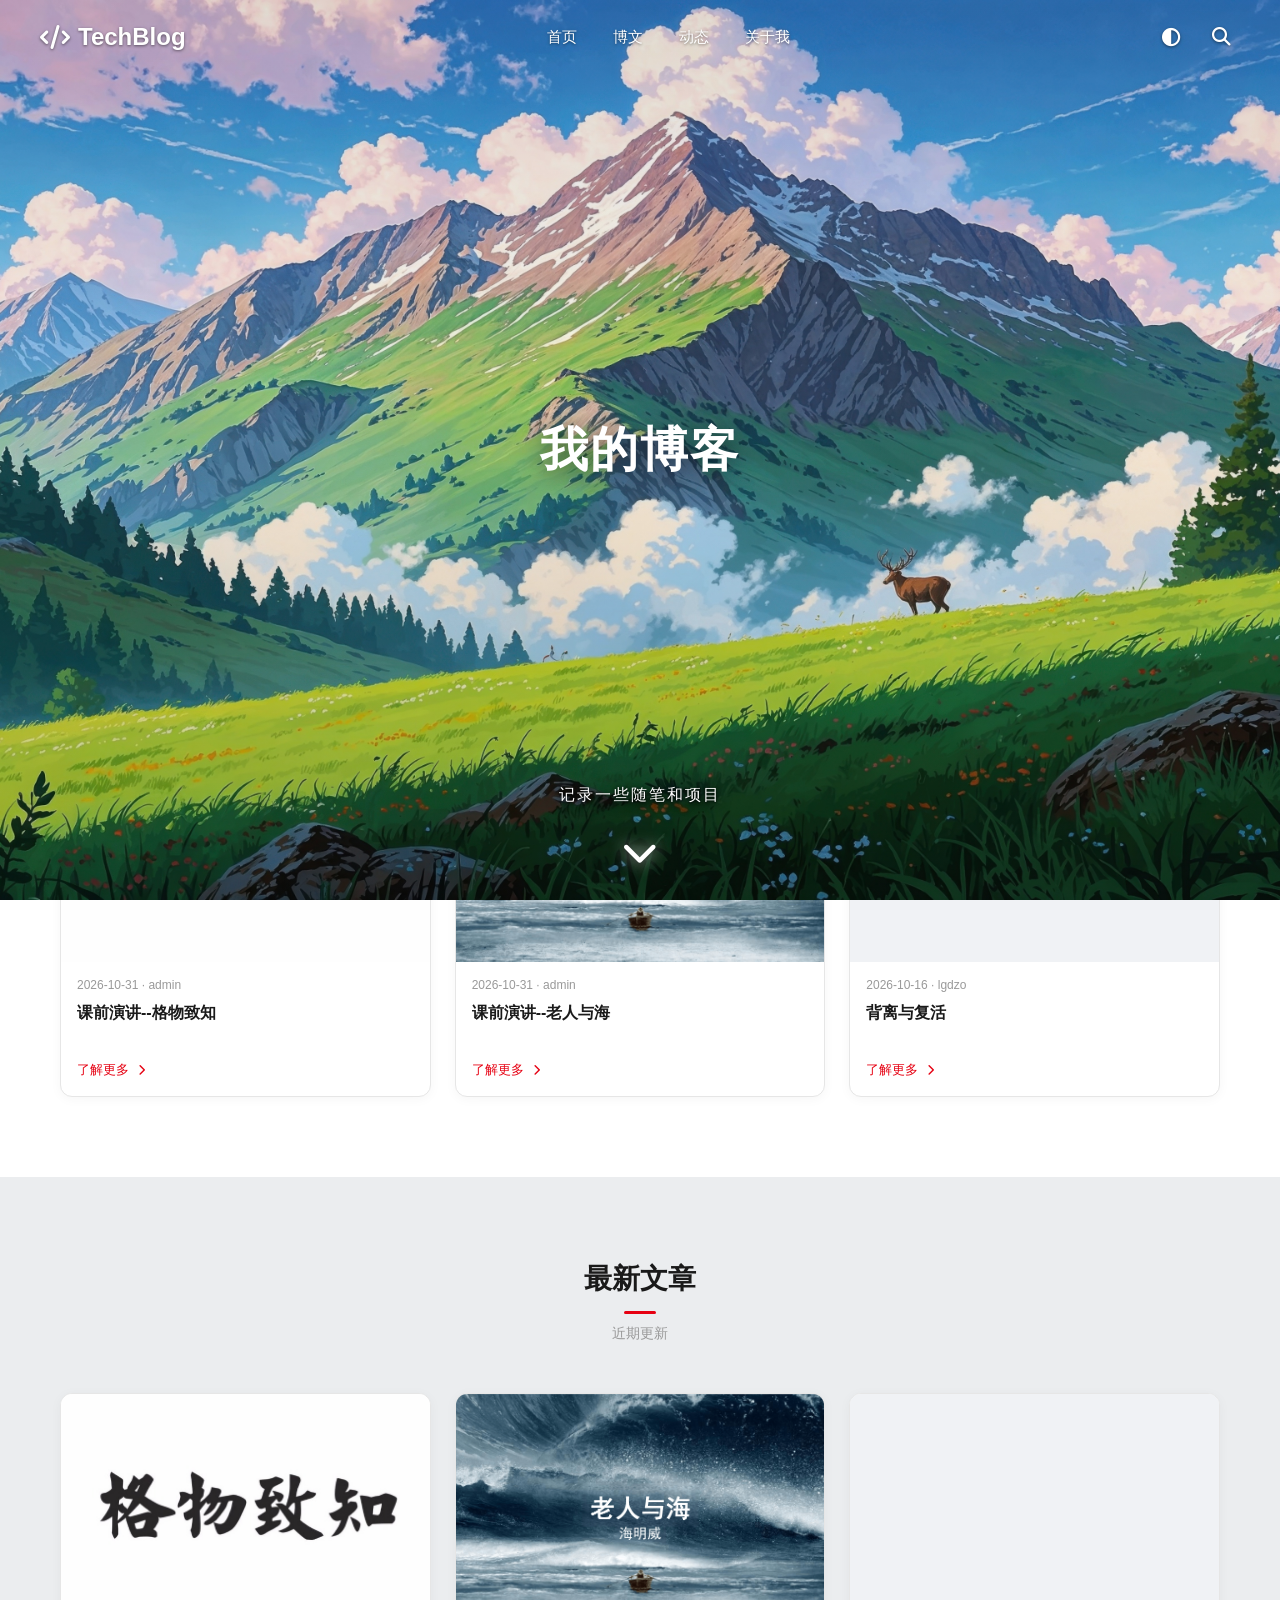
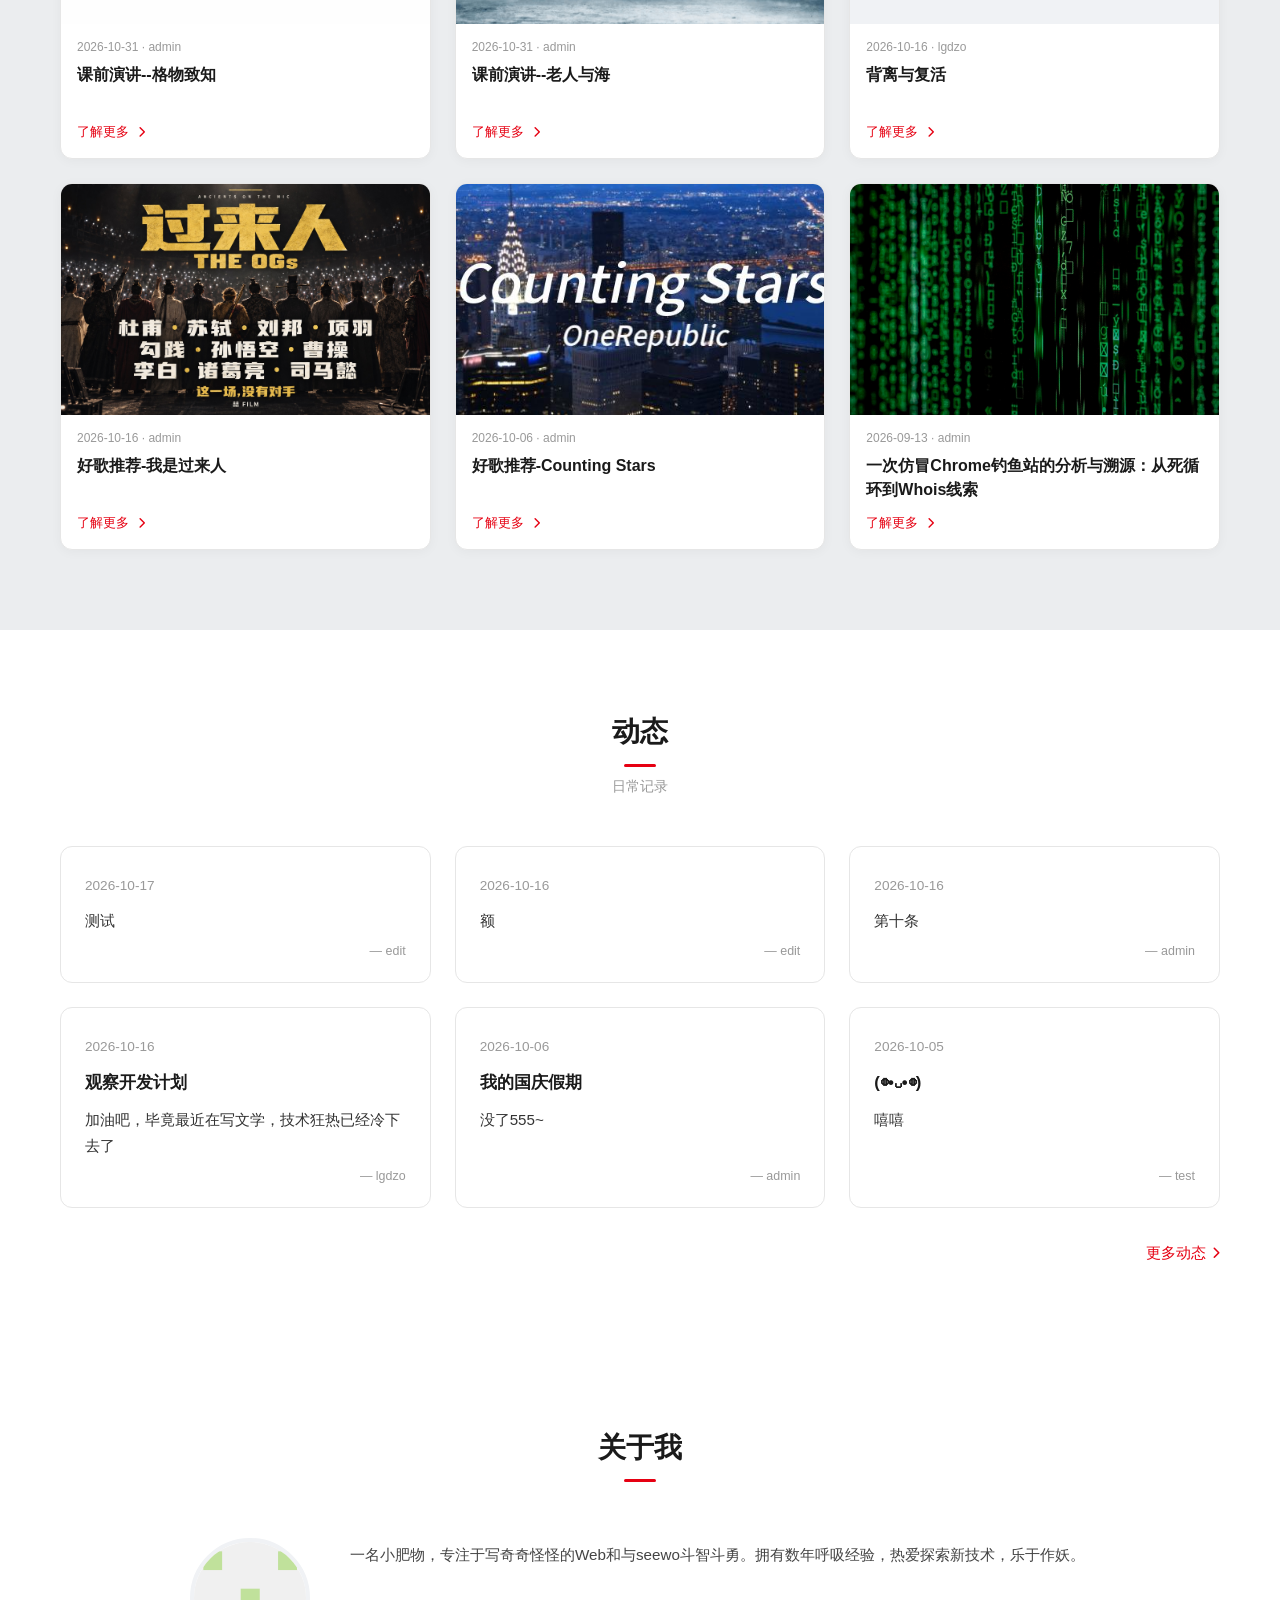
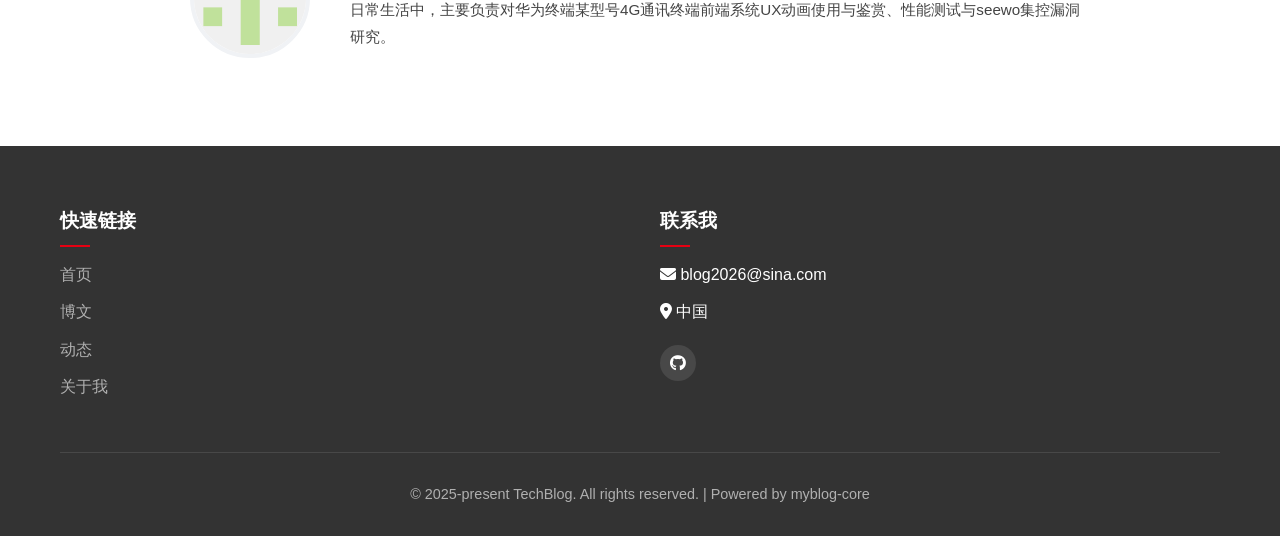
==== commit 1ff57463: "deploy: 2026-10-31 21:09:30" ====
--- a/index.html
+++ b/index.html
@@ -3,16 +3,16 @@
 <head>
   <script>(function(){try{var t=localStorage.getItem("theme");if(t!=="light"&&t!=="dark"&&t!=="system")t="system";var m=window.matchMedia?window.matchMedia("(prefers-color-scheme: dark)"):null;var d=t==="dark"||(t==="system"&&m&&m.matches);document.documentElement.classList.toggle("dark",!!d);document.documentElement.setAttribute("data-theme",t);}catch(e){}})();</script>
 <script src="/js/theme.js" defer></script>
-
   <meta charset="UTF-8">
   <meta name="viewport" content="width=device-width, initial-scale=1.0">
   <title>首页</title>
+  <!-- 站点主题色（后台「站点设置」可改，默认 #e60012） -->
+  <style>:root { --brand-color: #e60012 }</style>
   <link rel="stylesheet" href="/css/all.min.css">
   <link rel="stylesheet" href="/css/style.css">
-  <link rel="stylesheet" href="/css/admin.css">
   <link rel="icon" type="image/svg+xml" href="/favicon.svg">
 </head>
-<body data-static="true">
+<body class="has-hero" data-static="true">
   <!-- 顶部导航栏 -->
   <header>
   <div class="container header-container">
@@ -75,7 +75,6 @@
       
       
       <li><a href="/#about">关于我<span class="arrow">›</span></a></li>
-      <li><a href="/#contact">联系<span class="arrow">›</span></a></li>
     </ul>
 
     <div class="mobile-menu-footer">
@@ -104,7 +103,26 @@
 
   <!-- 页面内容 -->
   <main>
-    <!-- ========== 1. Banner 轮播（首屏，圆角） ========== -->
+    
+
+<!-- ========== 0. 沉浸式首屏（新增；下方原有轮播/推荐/最新文章全部保留） ========== -->
+<section class="hero-cover" id="homeHero">
+  <img class="hero-media" src="/uploads/2026-10-30/1793360496456-gz4q4s.jpg" alt="" fetchpriority="high" decoding="async">
+  <!-- 主标题绝对居中 -->
+  <div class="hero-center-title" style="position: absolute; top: 50%; left: 50%; transform: translate(-50%, -50%); text-align: center; z-index: 2;">
+    <h1 class="hero-title" style="font-size: 3rem; margin: 0;">我的博客</h1>
+  </div>
+  <!-- 副标题放在底部，向下箭头单独定位在更下方 -->
+  <div class="hero-bottom-area" style="position: absolute; bottom: 92px; left: 0; width: 100%; display: flex; flex-direction: column; align-items: center; gap: 16px; z-index: 2;">
+    
+    
+      <p style="color: #9ca3af; font-size: 15px; letter-spacing: 2px; margin: 0;">记录一些随笔和项目</p>
+    
+  </div>
+  <i class="fas fa-chevron-down hero-arrow" aria-hidden="true"></i>
+</section>
+
+<!-- ========== 1. Banner 轮播（首屏，圆角） ========== -->
 <section class="banner-carousel">
   <div class="carousel-wrapper">
     <div class="carousel-track" id="carouselTrack">
@@ -131,20 +149,20 @@
           </div>
         
           <div class="carousel-slide ">
-            <a href="/posts/一次仿冒chrome钓鱼站的分析与溯源：从死循环到whois线索.html">
-              <div class="slide-image" style="background-image: url('/uploads/2026-10-16/1792156617636-xa79jx.jpg');">
+            <a href="/posts/课前演讲--老人与海.html">
+              <div class="slide-image" style="background-image: url('/uploads/2026-10-31/1793416405033-hbgth9.png');">
                 <div class="slide-overlay">
-                  <h2>一次仿冒Chrome钓鱼站的分析与溯源：从死循环到Whois线索</h2>
+                  <h2>课前演讲--老人与海</h2>
                 </div>
               </div>
             </a>
           </div>
         
           <div class="carousel-slide ">
-            <a href="/posts/my-first-src.html">
-              <div class="slide-image" style="background-image: url('/uploads/2026-09-13/1789276896774-1ryvjq.png');">
+            <a href="/posts/课前演讲--格物致知.html">
+              <div class="slide-image" style="background-image: url('/uploads/2026-10-31/1793416486337-lvns0o.jpg');">
                 <div class="slide-overlay">
-                  <h2>(^.^)</h2>
+                  <h2>课前演讲--格物致知</h2>
                 </div>
               </div>
             </a>
@@ -181,6 +199,32 @@
       
         
           <article class="blog-card">
+            <a href="/posts/课前演讲--格物致知.html">
+              <div class="card-image-wrapper">
+                <div class="card-image" style="background-image: url('/uploads/2026-10-31/1793416486337-lvns0o.jpg');"></div>
+              </div>
+              <div class="card-content">
+                <div class="card-meta">2026-10-31 · admin</div>
+                <h3>课前演讲--格物致知</h3>
+                <span class="read-more">了解更多 <i class="fas fa-chevron-right"></i></span>
+              </div>
+            </a>
+          </article>
+        
+          <article class="blog-card">
+            <a href="/posts/课前演讲--老人与海.html">
+              <div class="card-image-wrapper">
+                <div class="card-image" style="background-image: url('/uploads/2026-10-31/1793416405033-hbgth9.png');"></div>
+              </div>
+              <div class="card-content">
+                <div class="card-meta">2026-10-31 · admin</div>
+                <h3>课前演讲--老人与海</h3>
+                <span class="read-more">了解更多 <i class="fas fa-chevron-right"></i></span>
+              </div>
+            </a>
+          </article>
+        
+          <article class="blog-card">
             <a href="/posts/背离与复活.html">
               <div class="card-image-wrapper">
                 <div class="card-image" style="background-image: url('https://via.placeholder.com/800x400');"></div>
@@ -188,32 +232,6 @@
               <div class="card-content">
                 <div class="card-meta">2026-10-16 · lgdzo</div>
                 <h3>背离与复活</h3>
-                <span class="read-more">了解更多 <i class="fas fa-chevron-right"></i></span>
-              </div>
-            </a>
-          </article>
-        
-          <article class="blog-card">
-            <a href="/posts/好歌推荐-我是过来人.html">
-              <div class="card-image-wrapper">
-                <div class="card-image" style="background-image: url('/uploads/2026-10-16/1792155568549-n8ho8i.jpg');"></div>
-              </div>
-              <div class="card-content">
-                <div class="card-meta">2026-10-16 · admin</div>
-                <h3>好歌推荐-我是过来人</h3>
-                <span class="read-more">了解更多 <i class="fas fa-chevron-right"></i></span>
-              </div>
-            </a>
-          </article>
-        
-          <article class="blog-card">
-            <a href="/posts/countingstars.html">
-              <div class="card-image-wrapper">
-                <div class="card-image" style="background-image: url('/uploads/2026-10-16/1792155629949-cwdglk.jpg');"></div>
-              </div>
-              <div class="card-content">
-                <div class="card-meta">2026-10-06 · admin</div>
-                <h3>好歌推荐-Counting Stars</h3>
                 <span class="read-more">了解更多 <i class="fas fa-chevron-right"></i></span>
               </div>
             </a>
@@ -235,13 +253,26 @@
       
         
           <article class="blog-card">
-            <a href="/posts/随笔.html">
-              <div class="card-image-wrapper">
-                <div class="card-image" style="background-image: url('https://via.placeholder.com/800x400');"></div>
-              </div>
-              <div class="card-content">
-                <div class="card-meta">2026-10-18 · edit</div>
-                <h3>随笔</h3>
+            <a href="/posts/课前演讲--格物致知.html">
+              <div class="card-image-wrapper">
+                <div class="card-image" style="background-image: url('/uploads/2026-10-31/1793416486337-lvns0o.jpg');"></div>
+              </div>
+              <div class="card-content">
+                <div class="card-meta">2026-10-31 · admin</div>
+                <h3>课前演讲--格物致知</h3>
+                <span class="read-more">了解更多 <i class="fas fa-chevron-right"></i></span>
+              </div>
+            </a>
+          </article>
+        
+          <article class="blog-card">
+            <a href="/posts/课前演讲--老人与海.html">
+              <div class="card-image-wrapper">
+                <div class="card-image" style="background-image: url('/uploads/2026-10-31/1793416405033-hbgth9.png');"></div>
+              </div>
+              <div class="card-content">
+                <div class="card-meta">2026-10-31 · admin</div>
+                <h3>课前演讲--老人与海</h3>
                 <span class="read-more">了解更多 <i class="fas fa-chevron-right"></i></span>
               </div>
             </a>
@@ -294,19 +325,6 @@
               <div class="card-content">
                 <div class="card-meta">2026-09-13 · admin</div>
                 <h3>一次仿冒Chrome钓鱼站的分析与溯源：从死循环到Whois线索</h3>
-                <span class="read-more">了解更多 <i class="fas fa-chevron-right"></i></span>
-              </div>
-            </a>
-          </article>
-        
-          <article class="blog-card">
-            <a href="/posts/my-first-src.html">
-              <div class="card-image-wrapper">
-                <div class="card-image" style="background-image: url('/uploads/2026-09-13/1789276896774-1ryvjq.png');"></div>
-              </div>
-              <div class="card-content">
-                <div class="card-meta">2026-09-13 · admin</div>
-                <h3>我的第一次SRC挖洞：从B站评论区到被黑的政府网站</h3>
                 <span class="read-more">了解更多 <i class="fas fa-chevron-right"></i></span>
               </div>
             </a>
@@ -387,29 +405,29 @@
 
 
 
-<!-- ========== 6. 关于我 ========== -->
+<!-- ========== 关于我 ========== -->
+
 <section class="section section-light" id="about">
   <div class="container">
     <div class="section-title">
       <h2>关于我</h2>
     </div>
     <div class="about-container">
+      
       <div class="about-image">
-        <img src="https://avatars.githubusercontent.com/u/195624896?s=96&v=4" alt="个人头像" class="avatar">
+        <img src="/uploads/2026-10-30/1793372781452-u7c9mz.png" alt="个人头像" class="avatar">
       </div>
+      
       <div class="about-content">
-        <p>一名小肥物，专注于写奇奇怪怪的Web和与seewo斗智斗勇。拥有数年呼吸经验，热爱探索新技术，乐于作妖。</p>
-        <p>日常生活中，主要负责对华为终端某型号4G通讯终端前端系统UX动画使用与鉴赏、性能测试与seewo集控漏洞研究。</p>
-        <div class="skills">
-          <span class="tag">Python</span>
-          <span class="tag">Scratch</span>
-          <span class="tag">HTML5</span>
-          <span class="tag">JavaScript</span>
-          <span class="tag">CSS</span>
-        </div>
+        <!-- 使用  防 XSS，white-space: pre-wrap 保留后台输入的换行 -->
+        <p style="white-space: pre-wrap;">一名小肥物，专注于写奇奇怪怪的Web和与seewo斗智斗勇。拥有数年呼吸经验，热爱探索新技术，乐于作妖。
+
+日常生活中，主要负责对华为终端某型号4G通讯终端前端系统UX动画使用与鉴赏、性能测试与seewo集控漏洞研究。</p>
       </div>
     </div>
   </div>
+</section>
+
 </section>
   </main>
 
--- a/css/style.css
+++ b/css/style.css
@@ -5,9 +5,22 @@
 /* ============================================================
    1. 变量 & 重置
    ============================================================ */
+/* 隐藏浏览器的原生滚动条（兼容所有现代浏览器） */
+html, body {
+  -ms-overflow-style: none;  /* IE and Edge */
+  scrollbar-width: none;  /* Firefox */
+}
+
+/* 隐藏 Chrome, Safari 和 Opera 的滚动条 */
+::-webkit-scrollbar {
+  display: none;
+  width: 0;
+  height: 0;
+}
 :root {
-  --hw-red: #e60012;
-  --hw-red-dark: #c4000f;
+  --hw-red: var(--brand-color, #e60012);
+  /* Hover / 深色态主色：由主题色压暗生成，改主题色时自动跟随（原先写死 #c4000f 是 hover 变红的根因） */
+  --hw-red-dark: color-mix(in srgb, var(--brand-color, #e60012) 85%, black);
   --hw-white: #ffffff;
   --hw-light-gray: #f5f5f5;
   --hw-dark-gray: #333333;
@@ -33,7 +46,7 @@
   --footer-bg: #333333;
   --footer-text: #ffffff;
   --footer-muted: #b0b0b0;
-  --accent-soft: #ffe5e5;
+  --accent-soft: color-mix(in srgb, var(--brand-color, #e60012) 8%, transparent);
   color-scheme: light;
 }
 
@@ -56,7 +69,7 @@
   --footer-bg: #141414;
   --footer-text: #e8e8e8;
   --footer-muted: #9a9a9a;
-  --accent-soft: rgba(230, 0, 18, 0.22);
+  --accent-soft: color-mix(in srgb, var(--brand-color, #e60012) 22%, transparent);
   --hw-border: #3d3d3d;
   --hw-light-gray: #2f2f2f;
   --hw-medium-gray: #b0b0b0;
@@ -97,13 +110,82 @@
 /* ============================================================
    2. Header 导航（PC 横向 + 移动端汉堡）
    ============================================================ */
+/* ============================================================
+   2.1 根元素防抖动（终极绝杀：隐藏滚动条）
+   ============================================================ */
+/* 【修改点】删掉了 overflow-y: scroll; 改为全局隐藏滚动条，彻底断绝宽度变化 */
+html, body {
+  -ms-overflow-style: none;  /* IE and Edge */
+  scrollbar-width: none;  /* Firefox */
+}
+html::-webkit-scrollbar, 
+body::-webkit-scrollbar {
+  display: none;  /* Chrome, Safari, Opera */
+  width: 0;
+  height: 0;
+}
+
+/* ============================================================
+   2.2 Header 导航（恢复原本的自然高度）
+   ============================================================ */
 header {
   background: var(--bg);
-  box-shadow: var(--header-shadow);
+  /* 阴影代替 border，不占空间，完美解决上下跳动 */
+  box-shadow: var(--header-shadow), 0 2px 0 var(--hw-red);
+  border-bottom: none !important; 
+  
   position: sticky;
   top: 0;
   z-index: 1000;
-  border-bottom: 2px solid var(--hw-red);
+  width: 100%;
+  /* 绝对不要在这里锁 height: 64px，让内部的 container 自己撑开 */
+  transition: background-color 0.3s ease, box-shadow 0.3s ease;
+}
+
+.header-container {
+  display: flex;
+  justify-content: space-between;
+  align-items: center;
+  /* 恢复你原本的上下 padding */
+  padding: 18px 0;
+  gap: 40px;
+  width: 100%; /* 确保撑满 */
+  box-sizing: border-box;
+}
+
+/* ============================================================
+   2.3 Hero 模式下的样式（只变颜色，不变骨架）
+   ============================================================ */
+body.has-hero header {
+  background: transparent !important;
+  box-shadow: none !important;
+  position: sticky !important; /* 依然是 sticky，不脱离文档流 */
+}
+
+/* 只有文字变白，背景变透明 */
+body.has-hero header .logo, 
+body.has-hero header .logo i,
+body.has-hero header .pc-nav a,
+body.has-hero header .nav-right button {
+  color: #ffffff !important;
+  text-shadow: 0 1px 3px rgba(0,0,0,0.5);
+}
+
+/* 玻璃态过渡 */
+body.has-hero header.glass-header {
+  background: rgba(255, 255, 255, 0.75) !important;
+  backdrop-filter: blur(16px) !important;
+  -webkit-backdrop-filter: blur(16px) !important;
+  box-shadow: var(--header-shadow) !important;
+}
+
+/* 玻璃态下的文字恢复深色 */
+body.has-hero header.glass-header .logo,
+body.has-hero header.glass-header .logo i,
+body.has-hero header.glass-header .pc-nav a,
+body.has-hero header.glass-header .nav-right button {
+  color: var(--text) !important;
+  text-shadow: none;
 }
 
 .header-container {
@@ -194,7 +276,7 @@
 }
 
 /* ============================================================
-   2.1 全屏汉堡菜单（移动端）
+   2.4 全屏汉堡菜单（移动端）
    ============================================================ */
 .mobile-menu {
   position: fixed;
@@ -202,17 +284,35 @@
   right: 0;
   width: 100%;
   height: 100vh;
+  height: 100dvh; /* 适配移动端动态视口 */
+  
+  /* 默认白底 */
   background: var(--bg);
+  
   z-index: 9999;
   transform: translateX(100%);
-  transition: transform 0.35s cubic-bezier(0.4, 0, 0.2, 1);
+  transition: transform 0.35s cubic-bezier(0.4, 0, 0.2, 1), visibility 0.35s;
   display: flex;
   flex-direction: column;
   overflow-y: auto;
+  overscroll-behavior: contain; /* 防止内部滚动传递到外层 */
+  visibility: hidden; /* 隐藏时避免被穿透点击 */
+}
+
+/* Hero 模式下点开菜单，才是玻璃态 */
+body.has-hero .mobile-menu {
+  background: rgba(255, 255, 255, 0.85) !important;
+  backdrop-filter: blur(16px) !important;
+  -webkit-backdrop-filter: blur(16px) !important;
+}
+
+.dark body.has-hero .mobile-menu {
+  background: rgba(20, 20, 20, 0.85) !important;
 }
 
 .mobile-menu.show {
   transform: translateX(0);
+  visibility: visible;
 }
 
 .mobile-menu-header {
@@ -642,6 +742,125 @@
   color: var(--text-faint);
   font-size: 0.78rem;
 }
+   /* ---------- 动态时间轴（前台动态页专用；不影响首页动态网格） ---------- */
+.timeline {
+  position: relative;
+  max-width: 720px;          /* 卡片整体收窄 */
+  margin: 0 auto;
+  padding-left: 34px;
+}
+/* 竖轴 */
+.timeline::before {
+  content: "";
+  position: absolute;
+  left: 9px;
+  top: 8px;
+  bottom: 8px;
+  width: 2px;
+  border-radius: 1px;
+  background: var(--hw-border);
+}
+.timeline-item {
+  position: relative;
+  margin-bottom: 20px;
+}
+.timeline-item:last-child { margin-bottom: 0; }
+/* 轴上的节点圆点 */
+.timeline-node {
+  position: absolute;
+  left: -34px;
+  top: 18px;
+  width: 12px;
+  height: 12px;
+  border-radius: 50%;
+  background: var(--hw-red);
+  box-shadow: 0 0 0 3px var(--bg);
+  transition: transform 0.25s ease, box-shadow 0.25s ease;
+}
+.timeline-card {
+  background: var(--card-bg);
+  border-radius: 12px;
+  padding: 16px 18px;
+  box-shadow: 0 1px 3px rgba(0, 0, 0, 0.05);
+  transition: box-shadow 0.3s ease, transform 0.3s ease;
+}
+
+/* ---------- 时间轴分组标题（年 / 月 / 日） ---------- */
+.timeline-year {
+  font-size: 1.1rem;
+  font-weight: 700;
+  color: var(--text-strong);
+  margin: 22px 0 10px;
+}
+.timeline-month {
+  font-size: 0.95rem;
+  font-weight: 600;
+  color: var(--text);
+  margin: 14px 0 8px;
+}
+.timeline-day {
+  font-size: 0.82rem;
+  color: var(--text-faint);
+  margin: 10px 0 6px;
+}
+.timeline-head {
+  display: flex;
+  align-items: baseline;
+  gap: 10px;
+  flex-wrap: wrap;
+  margin-bottom: 6px;
+}
+.timeline-date {
+  color: var(--text-faint);
+  font-size: 0.82rem;
+  font-variant-numeric: tabular-nums;
+}
+.timeline-title {
+  color: var(--text-faint);
+  font-size: 0.88rem;
+  font-weight: 500;
+  transition: color 0.3s;
+}
+.timeline-content {
+  color: var(--text);
+  font-size: 1.02rem;
+  line-height: 1.7;
+  white-space: pre-wrap;
+  word-break: break-word;
+}
+.timeline-author {
+  display: block;
+  text-align: right;
+  margin-top: 8px;
+  color: var(--text-faint);
+  font-size: 0.8rem;
+}
+.timeline-pager { margin-top: 28px; margin-bottom: 20px; }
+
+/* ---------- 时间轴悬浮动效（沿用原动态卡片动效） ---------- */
+.timeline-item:hover .timeline-card {
+  box-shadow: 0 6px 18px rgba(0, 0, 0, 0.09);
+}
+.timeline-item:hover .timeline-title {
+  color: var(--hw-red);
+}
+.timeline-card:hover .timeline-content {
+  animation: momentBounce 0.4s ease;
+}
+.timeline-item:hover .timeline-node {
+  transform: scale(1.4);
+  box-shadow: 0 0 0 3px var(--bg), 0 0 0 5px color-mix(in srgb, var(--brand-color, #e60012) 16%, transparent);
+}
+
+@media (max-width: 768px) {
+  .timeline { padding-left: 26px; max-width: 100%; }
+  .timeline::before { left: 5px; }
+  .timeline-node { left: -26px; width: 10px; height: 10px; box-shadow: 0 0 0 2px var(--bg); }
+  .timeline-card { padding: 14px 15px; }
+  .timeline-year { margin-left: -26px; }
+  .timeline-month, .timeline-day { margin-left: -26px; }
+}
+
    /* 更多动态链接 */
 .more-link {
   text-align: right;
@@ -1496,7 +1715,7 @@
 .status-bar i {
   display: block;
   height: 100%;
-  background: linear-gradient(90deg, #e60012, #ff4d5e);
+  background: linear-gradient(90deg, var(--brand-color), #ff4d5e);
   border-radius: 4px;
   transition: width 0.6s ease;
 }
@@ -1585,7 +1804,7 @@
 }
 
 /* 图例颜色 */
-.status-chart-legend .legend-cpu { background: #e60012; }
+.status-chart-legend .legend-cpu { background: var(--brand-color); }
 .status-chart-legend .legend-mem { background: #3b82f6; }
 .status-chart-legend .legend-disk { background: #10b981; }
 .status-chart-legend .legend-net { background: #f59e0b; }
@@ -1658,7 +1877,7 @@
   vertical-align: middle;
 }
 
-.status-chart-legend .legend-cpu { background: #e60012; }
+.status-chart-legend .legend-cpu { background: var(--brand-color); }
 .status-chart-legend .legend-mem { background: #3b82f6; }
 .status-chart-legend .legend-disk { background: #10b981; }
 .status-chart-legend .legend-net { background: #f59e0b; }
@@ -2263,4 +2482,225 @@
   .page-btn, .page-num {
     width: 100%;
   }
+}
+
+/* ============================================================
+   沉浸式首屏（首页 / 隐私页）：只在最上方"盖一层帷幕"，不影响原有结构
+   ============================================================ */
+.hero-cover {
+  position: fixed;              /* 固定帷幕：内容在其下，收起时才真正滚动 */
+  top: 0;
+  left: 0;
+  width: 100%;
+  height: 100vh;
+  height: 100dvh;              /* 移动端地址栏友好 */
+  overflow: hidden;
+  z-index: 1001;                /* 盖在导航栏之上（导航另提到 1002 保持可见） */
+  will-change: transform;
+  display: flex;                /* 默认全屏：首帧即覆盖全屏，避免先闪出下方内容 */
+  align-items: center;
+  justify-content: center;
+  background: #111;
+  transform: translateY(0);
+}
+.hero-media {
+  position: absolute;
+  inset: 0;
+  width: 100%;
+  height: 100%;
+  object-fit: cover;
+  z-index: 0;
+  /* 缓慢呼吸缩放，静态图也有"动"感 */
+  animation: hero-kenburns 28s ease-in-out infinite alternate;
+}
+/* 暗色渐变遮罩，保证白字在任何图片上都可读 */
+.hero-cover::after {
+  content: "";
+  position: absolute;
+  inset: 0;
+  z-index: 1;
+  background: linear-gradient(180deg, rgba(0,0,0,.1) 0%, rgba(0,0,0,.02) 45%, rgba(0,0,0,.2) 100%);
+}
+/* 未设置背景图时的兜底渐变（同样有流动感） */
+.hero-noimg {
+  background: linear-gradient(135deg, #1a1a2e 0%, #16213e 45%, #0f3460 100%);
+  background-size: 200% 200%;
+  animation: hero-gradient 18s ease infinite;
+}
+/* 精准命中 .hero-bottom-area 下的 p 标签，无视它原本的内联样式 */
+.hero-bottom-area p {
+  color: #ffffff !important; /* 强行覆盖为纯白 */
+  font-size: 16px !important;
+  font-weight: 500;
+  /* 暴力阴影 */
+  text-shadow: 0 1px 3px rgba(0,0,0,.9), 0 2px 8px rgba(0,0,0,.8), 0 0 15px rgba(0,0,0,.7) !important;
+}
+.hero-title {
+  position: relative;
+  z-index: 2;
+  color: #fff;
+  font-size: clamp(1.8rem, 5vw, 3.4rem);
+  font-weight: 700;
+  letter-spacing: .04em;
+  text-align: center;
+  padding: 0 24px;
+  text-shadow: 0 4px 24px rgba(0,0,0,.5);
+}
+.hero-wave-bottom {
+  position: absolute;
+  left: 0;
+  right: 0;
+  bottom: 0;
+  z-index: 2;
+  display: block;
+  color: var(--bg);            /* 波浪与下方背景同色，形成过渡 */
+  text-decoration: none;
+}
+.hero-wave {
+  display: block;
+  width: 100%;
+  height: 64px;
+}
+/* 向下箭头强化：纯白、加大、发光、强弹跳 */
+.hero-scroll-hint,
+.hero-arrow {
+  position: absolute;
+  left: 50%;
+  bottom: 30px;
+  transform: translateX(-50%);
+  z-index: 2;
+
+  color: #ffffff !important;
+  font-size: 36px !important;
+
+  opacity: 1 !important;
+  text-shadow: 0 0 15px rgba(255, 255, 255, .8), 0 2px 5px rgba(0, 0, 0, .6);
+
+  animation: bounceStrong 2s infinite;
+}
+
+/* 图标本身加粗 */
+.hero-scroll-hint,
+.hero-arrow,
+.hero-scroll-hint i,
+.hero-arrow i {
+  font-weight: 900;
+}
+
+@keyframes hero-kenburns {
+  from { transform: scale(1); }
+  to   { transform: scale(1.08); }
+}
+@keyframes hero-gradient {
+  0%   { background-position: 0% 50%; }
+  50%  { background-position: 100% 50%; }
+  100% { background-position: 0% 50%; }
+}
+@keyframes bounceStrong {
+  0%, 20%, 50%, 80%, 100% {
+    transform: translateX(-50%) translateY(0);
+  }
+  40% {
+    transform: translateX(-50%) translateY(-15px);
+  }
+  60% {
+    transform: translateX(-50%) translateY(-8px);
+  }
+}
+
+/* 默认全屏期间锁定页面滚动：CSS 先行生效，避免 JS 执行前闪出下方内容 */
+body.has-hero {
+  overflow: hidden;
+}
+
+/* 有 Hero 的页面：导航透明浮在首屏之上，滚动 50px 后转毛玻璃 */
+body.has-hero header {
+  position: fixed;
+  top: 0;
+  left: 0;
+  right: 0;
+  background: transparent;
+  box-shadow: none;
+  border-bottom-color: transparent;
+  width: 100%;
+}
+body.has-hero header .logo,
+body.has-hero header .logo span,
+body.has-hero header .pc-nav a {
+  color: #fff;
+}
+body.has-hero header.glass-header {
+  background: color-mix(in srgb, var(--bg) 78%, transparent);
+  -webkit-backdrop-filter: blur(14px);
+  backdrop-filter: blur(14px);
+  box-shadow: var(--header-shadow);
+  border-bottom-color: var(--hw-red);
+}
+body.has-hero header.glass-header .logo,
+body.has-hero header.glass-header .logo span,
+body.has-hero header.glass-header .pc-nav a {
+  color: var(--text);
+}
+
+@media (prefers-reduced-motion: reduce) {
+  .hero-media, .hero-noimg, .hero-arrow { animation: none !important; }
+}
+@media (max-width: 600px) {
+  .hero-wave { height: 44px; }
+  .hero-title { padding: 0 18px; }
+}
+
+/* 首屏透明导航：大图铺满到导航底下，导航浮在图上 */
+header.transparent-header {
+  background: transparent !important;
+  border-bottom: none !important;
+  box-shadow: none !important;
+}
+header.transparent-header a,
+header.transparent-header .logo span,
+header.transparent-header button i {
+  color: #ffffff !important;
+  text-shadow: 0 1px 3px rgba(0, 0, 0, .5);
+}
+/* 有 Hero 时导航需要浮在帷幕之上 */
+body.has-hero header { z-index: 1002; }
+/* ============================================================
+   移动端手势加固 + 主题弹窗定位修正
+   ============================================================ */
+/* 禁止浏览器默认下拉刷新与回弹（华为/安卓国产浏览器的手势优先级很高） */
+html, body {
+  overscroll-behavior-y: none;
+  overscroll-behavior-x: none;
+}
+
+/* Hero 上彻底禁用原生滑动/缩放，全部交由 JS 手势处理 */
+.hero-cover {
+  touch-action: none;
+}
+
+/* 主题弹窗：贴按钮正下方、靠右对齐（深色模式同样适用，背景由 .theme-menu 原规则决定） */
+.theme-menu {
+  top: calc(100% + 8px);
+  right: 0;
+  left: auto;
+}
+
+/* 覆盖移动端菜单里的居中定位（原 left:50% + translateX(-50%) 会把弹窗推到左边、甚至飞出屏幕） */
+.mobile-menu-footer .theme-menu,
+.theme-menu--up {
+  top: auto;
+  bottom: calc(100% + 8px);
+  right: 0;
+  left: auto;
+  transform: none;
+}
+
+@media (max-width: 768px) {
+  .theme-menu { right: -10px; }
+  /* 移动菜单 footer 里的主题弹窗：按钮右边缘仅约 131px，140px 宽会左溢 9px，
+     收窄到 130px 才能同时满足「贴右对齐」与「完整在视口内」 */
+  .mobile-menu-footer .theme-menu {
+    min-width: 130px;
+    width: 130px;
+  }
 }
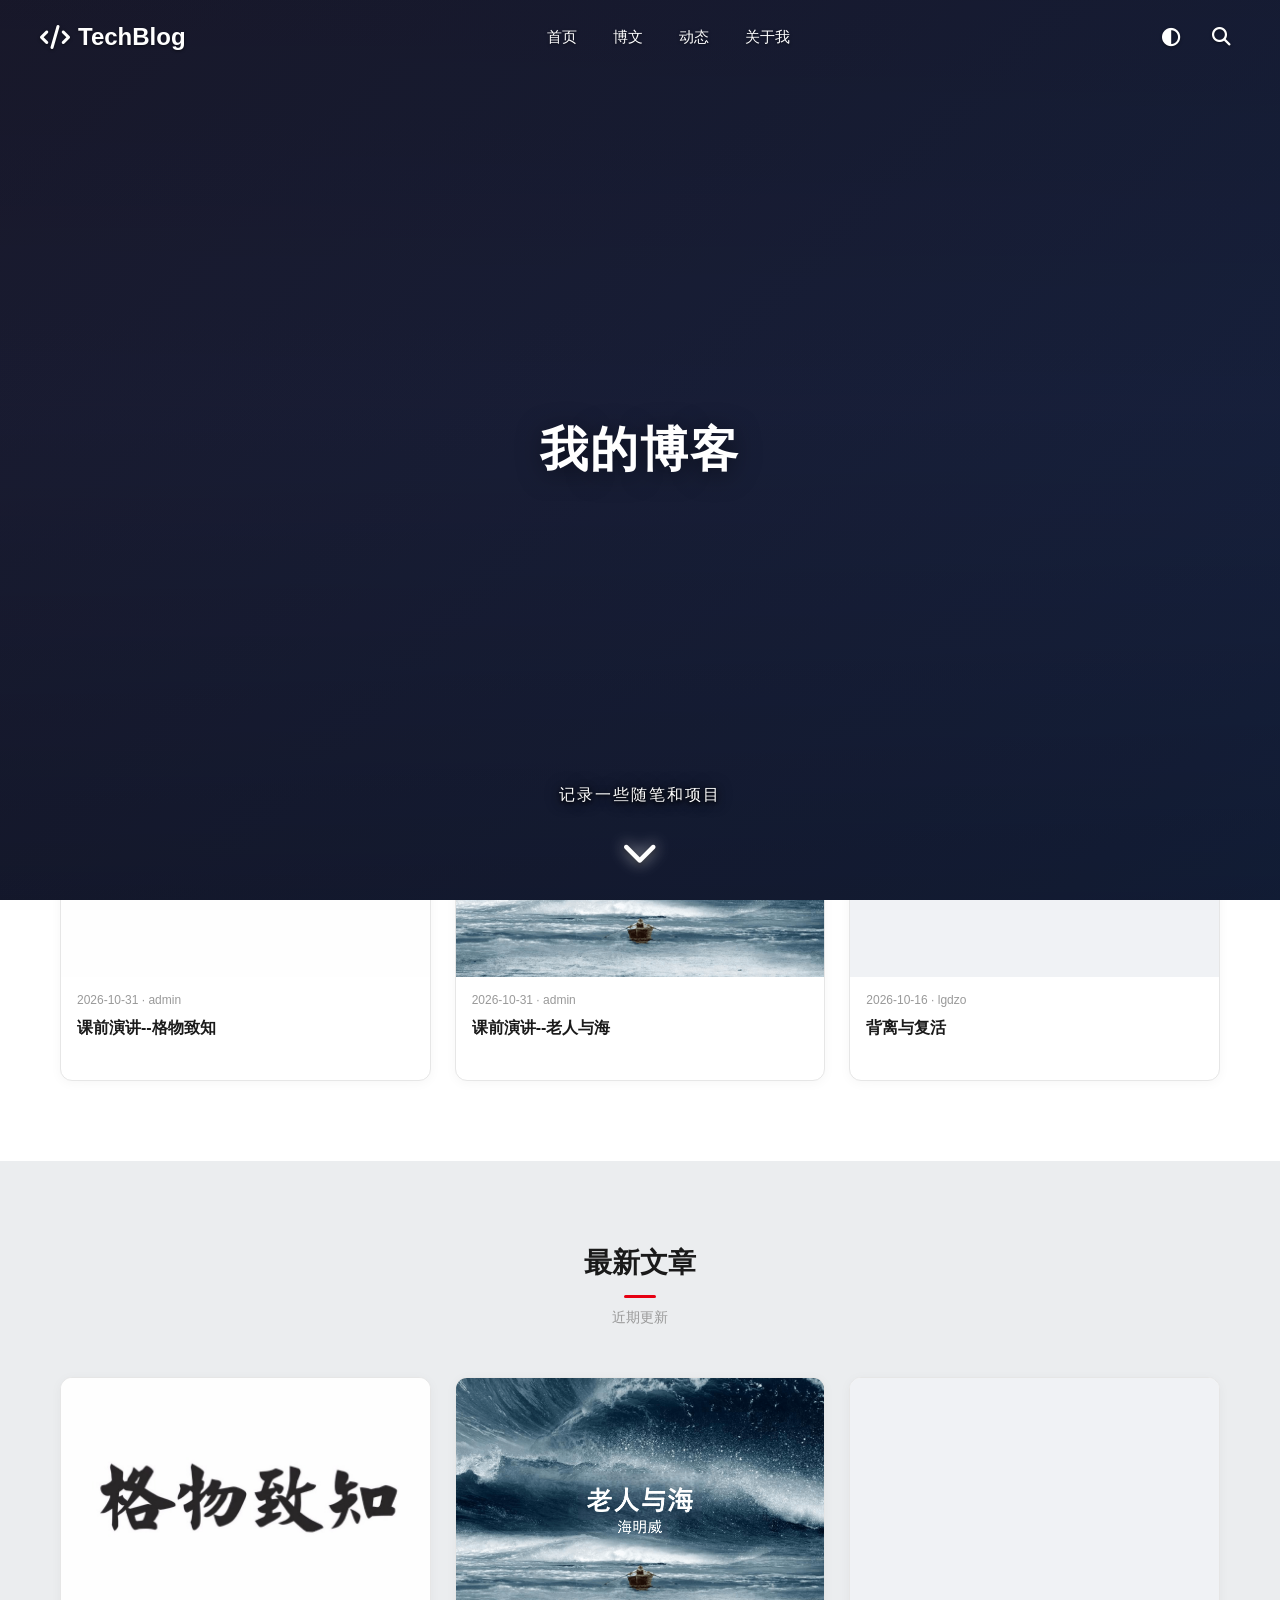
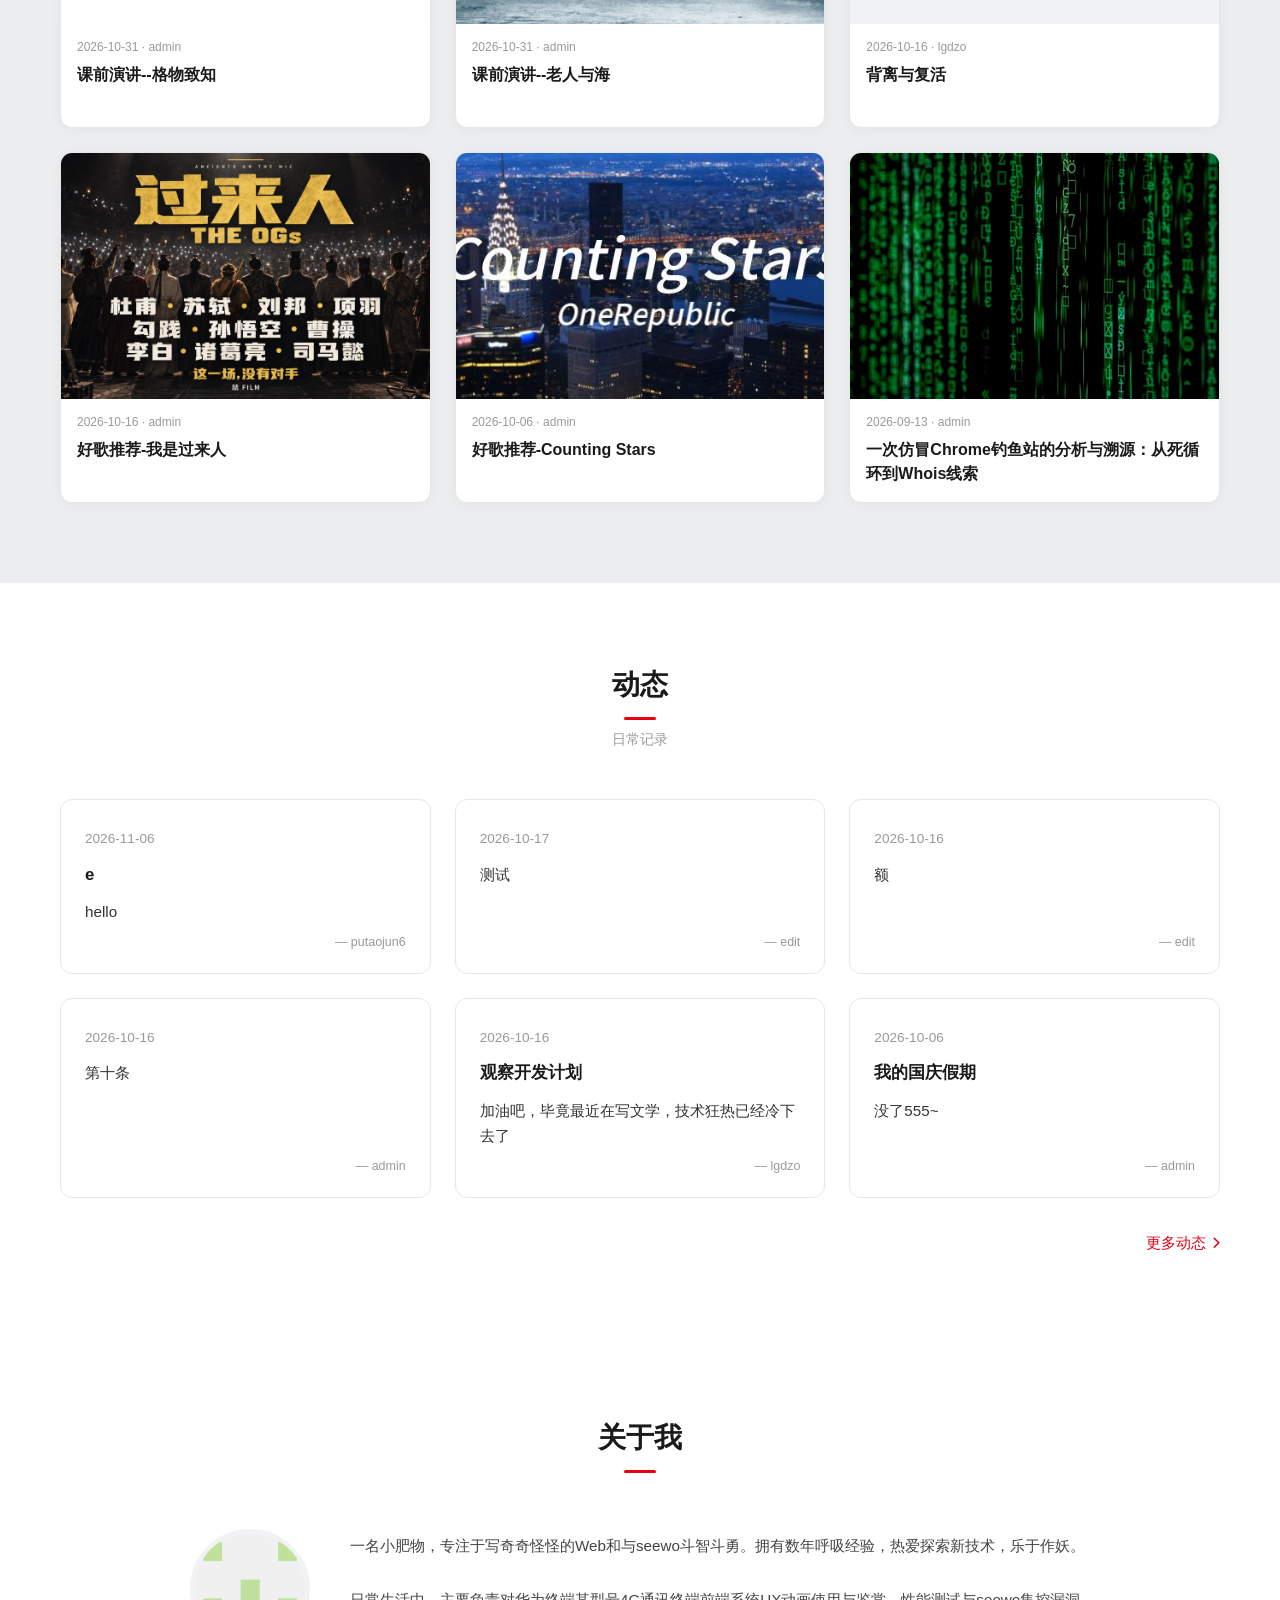
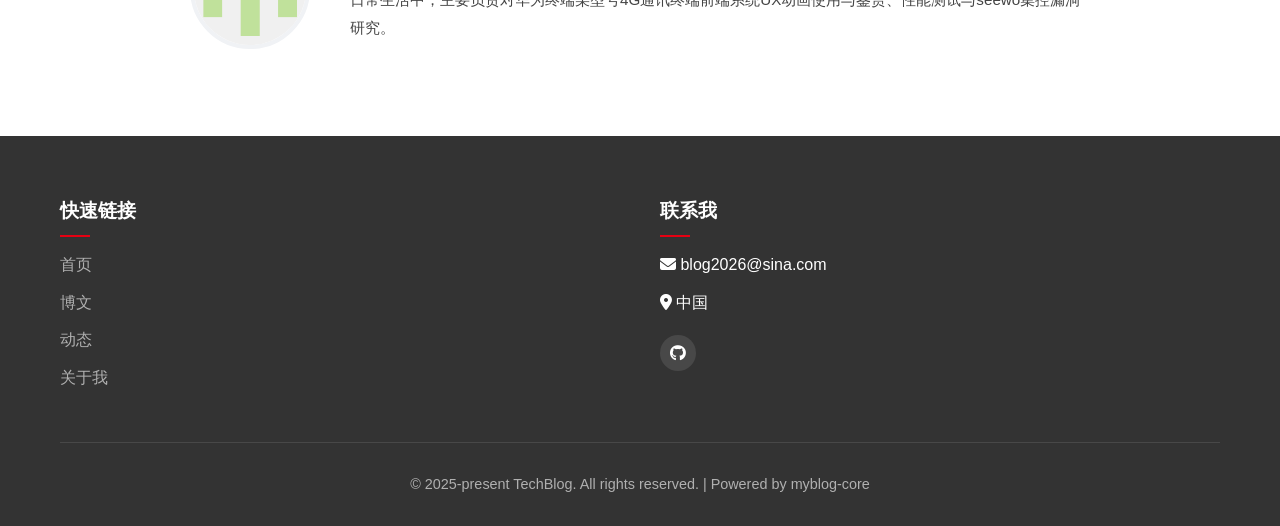
==== commit b1f998b0: "deploy: 2026-11-07 18:16:35" ====
--- a/index.html
+++ b/index.html
@@ -38,6 +38,7 @@
   <button class="theme-toggle" id="themeTogglePc" type="button" aria-label="切换主题" aria-haspopup="true" aria-expanded="false">
     <i class="theme-toggle-icon fas fa-circle-half-stroke" aria-hidden="true"></i>
     
+    
   </button>
   <div class="theme-menu" role="menu" aria-label="主题模式">
     <button type="button" role="menuitemradio" aria-checked="false" data-theme-value="system"><i class="fas fa-circle-half-stroke" aria-hidden="true"></i><span>跟随系统</span></button>
@@ -83,6 +84,7 @@
   <button class="theme-toggle" id="themeToggleMobile" type="button" aria-label="切换主题" aria-haspopup="true" aria-expanded="false">
     <i class="theme-toggle-icon fas fa-circle-half-stroke" aria-hidden="true"></i>
     <span>主题</span>
+    
   </button>
   <div class="theme-menu" role="menu" aria-label="主题模式">
     <button type="button" role="menuitemradio" aria-checked="false" data-theme-value="system"><i class="fas fa-circle-half-stroke" aria-hidden="true"></i><span>跟随系统</span></button>
@@ -106,8 +108,8 @@
     
 
 <!-- ========== 0. 沉浸式首屏（新增；下方原有轮播/推荐/最新文章全部保留） ========== -->
-<section class="hero-cover" id="homeHero">
-  <img class="hero-media" src="/uploads/2026-10-30/1793360496456-gz4q4s.jpg" alt="" fetchpriority="high" decoding="async">
+<section class="hero-cover hero-noimg" id="homeHero">
+  
   <!-- 主标题绝对居中 -->
   <div class="hero-center-title" style="position: absolute; top: 50%; left: 50%; transform: translate(-50%, -50%); text-align: center; z-index: 2;">
     <h1 class="hero-title" style="font-size: 3rem; margin: 0;">我的博客</h1>
@@ -206,8 +208,7 @@
               <div class="card-content">
                 <div class="card-meta">2026-10-31 · admin</div>
                 <h3>课前演讲--格物致知</h3>
-                <span class="read-more">了解更多 <i class="fas fa-chevron-right"></i></span>
-              </div>
+                </div>
             </a>
           </article>
         
@@ -219,21 +220,19 @@
               <div class="card-content">
                 <div class="card-meta">2026-10-31 · admin</div>
                 <h3>课前演讲--老人与海</h3>
-                <span class="read-more">了解更多 <i class="fas fa-chevron-right"></i></span>
-              </div>
+                </div>
             </a>
           </article>
         
           <article class="blog-card">
             <a href="/posts/背离与复活.html">
               <div class="card-image-wrapper">
-                <div class="card-image" style="background-image: url('https://via.placeholder.com/800x400');"></div>
+                <div class="card-image" style="background-image: url('https://via.placeholder.com/900x600');"></div>
               </div>
               <div class="card-content">
                 <div class="card-meta">2026-10-16 · lgdzo</div>
                 <h3>背离与复活</h3>
-                <span class="read-more">了解更多 <i class="fas fa-chevron-right"></i></span>
-              </div>
+                </div>
             </a>
           </article>
         
@@ -260,8 +259,7 @@
               <div class="card-content">
                 <div class="card-meta">2026-10-31 · admin</div>
                 <h3>课前演讲--格物致知</h3>
-                <span class="read-more">了解更多 <i class="fas fa-chevron-right"></i></span>
-              </div>
+                </div>
             </a>
           </article>
         
@@ -273,21 +271,19 @@
               <div class="card-content">
                 <div class="card-meta">2026-10-31 · admin</div>
                 <h3>课前演讲--老人与海</h3>
-                <span class="read-more">了解更多 <i class="fas fa-chevron-right"></i></span>
-              </div>
+                </div>
             </a>
           </article>
         
           <article class="blog-card">
             <a href="/posts/背离与复活.html">
               <div class="card-image-wrapper">
-                <div class="card-image" style="background-image: url('https://via.placeholder.com/800x400');"></div>
+                <div class="card-image" style="background-image: url('https://via.placeholder.com/900x600');"></div>
               </div>
               <div class="card-content">
                 <div class="card-meta">2026-10-16 · lgdzo</div>
                 <h3>背离与复活</h3>
-                <span class="read-more">了解更多 <i class="fas fa-chevron-right"></i></span>
-              </div>
+                </div>
             </a>
           </article>
         
@@ -299,8 +295,7 @@
               <div class="card-content">
                 <div class="card-meta">2026-10-16 · admin</div>
                 <h3>好歌推荐-我是过来人</h3>
-                <span class="read-more">了解更多 <i class="fas fa-chevron-right"></i></span>
-              </div>
+                </div>
             </a>
           </article>
         
@@ -312,8 +307,7 @@
               <div class="card-content">
                 <div class="card-meta">2026-10-06 · admin</div>
                 <h3>好歌推荐-Counting Stars</h3>
-                <span class="read-more">了解更多 <i class="fas fa-chevron-right"></i></span>
-              </div>
+                </div>
             </a>
           </article>
         
@@ -325,8 +319,7 @@
               <div class="card-content">
                 <div class="card-meta">2026-09-13 · admin</div>
                 <h3>一次仿冒Chrome钓鱼站的分析与溯源：从死循环到Whois线索</h3>
-                <span class="read-more">了解更多 <i class="fas fa-chevron-right"></i></span>
-              </div>
+                </div>
             </a>
           </article>
         
@@ -346,6 +339,15 @@
       
         
           <div class="moment-card">
+            <div class="moment-date">2026-11-06</div>
+            
+              <h3 class="moment-title">e</h3>
+            
+            <div class="moment-content">hello</div>
+            <div class="moment-author">— putaojun6</div>
+          </div>
+        
+          <div class="moment-card">
             <div class="moment-date">2026-10-17</div>
             
             <div class="moment-content">测试</div>
@@ -382,15 +384,6 @@
             
             <div class="moment-content">没了555~</div>
             <div class="moment-author">— admin</div>
-          </div>
-        
-          <div class="moment-card">
-            <div class="moment-date">2026-10-05</div>
-            
-              <h3 class="moment-title">(◍•ᴗ•◍)</h3>
-            
-            <div class="moment-content">嘻嘻</div>
-            <div class="moment-author">— test</div>
           </div>
         
       
@@ -415,7 +408,7 @@
     <div class="about-container">
       
       <div class="about-image">
-        <img src="/uploads/2026-10-30/1793372781452-u7c9mz.png" alt="个人头像" class="avatar">
+        <img src="/uploads/2026-11-07/1794033327690-q1atu8.png" alt="个人头像" class="avatar">
       </div>
       
       <div class="about-content">
--- a/css/style.css
+++ b/css/style.css
@@ -132,8 +132,8 @@
   background: var(--bg);
   /* 阴影代替 border，不占空间，完美解决上下跳动 */
   box-shadow: var(--header-shadow), 0 2px 0 var(--hw-red);
-  border-bottom: none !important; 
-  
+  border-bottom: none !important;
+
   position: sticky;
   top: 0;
   z-index: 1000;
@@ -171,22 +171,6 @@
   text-shadow: 0 1px 3px rgba(0,0,0,0.5);
 }
 
-/* 玻璃态过渡 */
-body.has-hero header.glass-header {
-  background: rgba(255, 255, 255, 0.75) !important;
-  backdrop-filter: blur(16px) !important;
-  -webkit-backdrop-filter: blur(16px) !important;
-  box-shadow: var(--header-shadow) !important;
-}
-
-/* 玻璃态下的文字恢复深色 */
-body.has-hero header.glass-header .logo,
-body.has-hero header.glass-header .logo i,
-body.has-hero header.glass-header .pc-nav a,
-body.has-hero header.glass-header .nav-right button {
-  color: var(--text) !important;
-  text-shadow: none;
-}
 
 .header-container {
   display: flex;
@@ -299,15 +283,13 @@
   visibility: hidden; /* 隐藏时避免被穿透点击 */
 }
 
-/* Hero 模式下点开菜单，才是玻璃态 */
+/* Hero 模式下点开菜单：保持纯白，无毛玻璃 */
 body.has-hero .mobile-menu {
-  background: rgba(255, 255, 255, 0.85) !important;
-  backdrop-filter: blur(16px) !important;
-  -webkit-backdrop-filter: blur(16px) !important;
+  background: var(--bg) !important;
 }
 
 .dark body.has-hero .mobile-menu {
-  background: rgba(20, 20, 20, 0.85) !important;
+  background: var(--bg) !important;
 }
 
 .mobile-menu.show {
@@ -583,10 +565,10 @@
   height: 100%;
 }
 
-/* 图片更大：16:10 比例 */
+/* 图片更大：900 × 600 比例 */
 .card-image-wrapper {
   width: 100%;
-  aspect-ratio: 16 / 10;
+  aspect-ratio: 900 / 600;
   overflow: hidden;
   position: relative;
   background: var(--surface-muted);
@@ -633,32 +615,6 @@
 
 .blog-card:hover .card-content h3 {
   color: var(--hw-red);
-}
-
-/* 保留"了解更多"和箭头 */
-.read-more {
-  display: inline-flex;
-  align-items: center;
-  gap: 4px;
-  color: var(--hw-red);
-  font-size: 0.82rem;
-  font-weight: 500;
-  transition: color 0.3s, gap 0.25s;
-  margin-top: auto;
-  padding-top: 4px;
-}
-
-.read-more i {
-  font-size: 0.7rem;
-  transition: transform 0.3s;
-}
-
-.blog-card:hover .read-more {
-  color: var(--hw-red-dark);
-}
-
-.blog-card:hover .read-more i {
-  transform: translateX(4px);
 }
 
 /* ============================================================
@@ -1026,22 +982,6 @@
   font-size: 0.95rem;
 }
 
-.skills {
-  display: flex;
-  flex-wrap: wrap;
-  gap: 8px;
-  margin-top: 16px;
-}
-
-.skill-tag {
-  background: var(--bg);
-  color: var(--hw-medium-gray);
-  padding: 5px 15px;
-  border-radius: 20px;
-  font-size: 0.9rem;
-  border: 1px solid var(--hw-border);
-}
-
 /* 4.7 通用空状态 */
 .empty-hint {
   text-align: center;
@@ -1154,7 +1094,7 @@
   color: inherit;
 }
 .post-card-cover {
-  aspect-ratio: 16 / 10;
+  aspect-ratio: 900 / 600;
   overflow: hidden;
   background: var(--surface-muted);
 }
@@ -1412,27 +1352,12 @@
   .posts-hero { padding: 40px 0 16px; }
   .posts-hero h1 { font-size: 1.6rem; }
   .posts-grid { grid-template-columns: 1fr; gap: 16px; }
-  .post-card-cover { aspect-ratio: 16 / 9; }
+  .post-card-cover { aspect-ratio: 900 / 600; }
 }
 
 /* ============================================================
    6. 文章详情页
    ============================================================ */
-.read-more {
-  color: var(--hw-red);
-  font-weight: 500;
-  display: inline-flex;
-  align-items: center;
-}
-
-.read-more i {
-  margin-left: 5px;
-  transition: transform 0.3s;
-}
-
-.read-more:hover i {
-  transform: translateX(3px);
-}
 
 /* ============================================================
    7. 页脚
@@ -1599,30 +1524,25 @@
     text-align: center;
     gap: 24px;
   }
-  .skills { justify-content: center; }
-
   /* 文章列表页 */
-  .filter-controls { flex-direction: column; align-items: flex-start; }
   .article-item { padding: 20px; }
-  .article-header h2 { font-size: 1.5rem; }
   .page-title h1 { font-size: 2rem; }
 
   /* 页脚 */
   .footer-content { gap: 24px; }
 }
 img,video,iframe{max-width:100%;height:auto}
-.article-body, .post-content {
+.article-body {
   overflow-wrap: break-word;
   word-break: break-word;
 }
-.article-body a, .post-content a {
+.article-body a {
   word-break: break-all;
 }
 /* ============================================================
    13. 代码块长内容换行，防溢出
    ============================================================ */
 .article-body pre,
-.post-content pre,
 article pre,
 main pre {
   white-space: pre-wrap;      /* ← 关键：从 pre 改成 pre-wrap，允许换行 */
@@ -1634,7 +1554,6 @@
 
 /* 代码块里的 code 标签同样处理 */
 .article-body pre code,
-.post-content pre code,
 article pre code,
 main pre code {
   white-space: pre-wrap;
@@ -2272,23 +2191,21 @@
    18. 文章正文（Markdown 渲染）主题化
    ============================================================ */
 .article-body h1, .article-body h2, .article-body h3,
-.article-body h4, .article-body h5, .article-body h6,
-.post-content h1, .post-content h2, .post-content h3,
-.post-content h4, .post-content h5, .post-content h6 {
+.article-body h4, .article-body h5, .article-body h6 {
   color: var(--text-strong);
   margin: 1.2em 0 0.6em;
   line-height: 1.4;
 }
 
-.article-body p, .post-content p {
+.article-body p {
   color: var(--text);
 }
 
-.article-body a, .post-content a {
+.article-body a {
   color: var(--hw-red);
 }
 
-.article-body code, .post-content code {
+.article-body code {
   background: var(--surface-muted);
   color: var(--text-strong);
   padding: 2px 6px;
@@ -2296,19 +2213,19 @@
   font-size: 0.9em;
 }
 
-.article-body pre, .post-content pre {
+.article-body pre {
   background: var(--surface-alt);
   border: 1px solid var(--border);
   border-radius: 8px;
   padding: 16px;
 }
 
-.article-body pre code, .post-content pre code {
+.article-body pre code {
   background: none;
   padding: 0;
 }
 
-.article-body blockquote, .post-content blockquote {
+.article-body blockquote {
   border-left: 4px solid var(--hw-red);
   background: var(--surface-alt);
   color: var(--text-muted);
@@ -2317,30 +2234,29 @@
   border-radius: 0 8px 8px 0;
 }
 
-.article-body hr, .post-content hr {
+.article-body hr {
   border: none;
   border-top: 1px solid var(--border);
   margin: 24px 0;
 }
 
-.article-body table, .post-content table {
+.article-body table {
   border-collapse: collapse;
   width: 100%;
   margin: 16px 0;
 }
 
-.article-body th, .article-body td,
-.post-content th, .post-content td {
+.article-body th, .article-body td {
   border: 1px solid var(--border);
   padding: 8px 12px;
 }
 
-.article-body th, .post-content th {
+.article-body th {
   background: var(--surface-muted);
   color: var(--text-strong);
 }
 
-.article-body img, .post-content img {
+.article-body img {
   border-radius: 8px;
 }
 /* ============================================================
@@ -2546,23 +2462,7 @@
   padding: 0 24px;
   text-shadow: 0 4px 24px rgba(0,0,0,.5);
 }
-.hero-wave-bottom {
-  position: absolute;
-  left: 0;
-  right: 0;
-  bottom: 0;
-  z-index: 2;
-  display: block;
-  color: var(--bg);            /* 波浪与下方背景同色，形成过渡 */
-  text-decoration: none;
-}
-.hero-wave {
-  display: block;
-  width: 100%;
-  height: 64px;
-}
 /* 向下箭头强化：纯白、加大、发光、强弹跳 */
-.hero-scroll-hint,
 .hero-arrow {
   position: absolute;
   left: 50%;
@@ -2580,9 +2480,7 @@
 }
 
 /* 图标本身加粗 */
-.hero-scroll-hint,
 .hero-arrow,
-.hero-scroll-hint i,
 .hero-arrow i {
   font-weight: 900;
 }
@@ -2608,10 +2506,6 @@
   }
 }
 
-/* 默认全屏期间锁定页面滚动：CSS 先行生效，避免 JS 执行前闪出下方内容 */
-body.has-hero {
-  overflow: hidden;
-}
 
 /* 有 Hero 的页面：导航透明浮在首屏之上，滚动 50px 后转毛玻璃 */
 body.has-hero header {
@@ -2629,24 +2523,11 @@
 body.has-hero header .pc-nav a {
   color: #fff;
 }
-body.has-hero header.glass-header {
-  background: color-mix(in srgb, var(--bg) 78%, transparent);
-  -webkit-backdrop-filter: blur(14px);
-  backdrop-filter: blur(14px);
-  box-shadow: var(--header-shadow);
-  border-bottom-color: var(--hw-red);
-}
-body.has-hero header.glass-header .logo,
-body.has-hero header.glass-header .logo span,
-body.has-hero header.glass-header .pc-nav a {
-  color: var(--text);
-}
 
 @media (prefers-reduced-motion: reduce) {
   .hero-media, .hero-noimg, .hero-arrow { animation: none !important; }
 }
 @media (max-width: 600px) {
-  .hero-wave { height: 44px; }
   .hero-title { padding: 0 18px; }
 }
 
@@ -2703,4 +2584,38 @@
     min-width: 130px;
     width: 130px;
   }
-}+}
+
+/* ============================================================
+   终极精简：导航仅「透明 / 白底」两态，禁用一切毛玻璃
+   ============================================================ */
+header {
+  background: var(--bg) !important;
+  box-shadow: var(--header-shadow), 0 2px 0 var(--hw-red) !important;
+  border-bottom: none !important;
+  transition: background-color 0.3s, box-shadow 0.3s;
+}
+
+/* 全屏 Hero 状态：直接全透明，不要毛玻璃 */
+body.has-hero header {
+  background: transparent !important;
+  box-shadow: none !important;
+}
+
+/* 全屏 Hero 状态下，文字变白以看清大图 */
+body.has-hero header .logo,
+body.has-hero header .logo i,
+body.has-hero header .logo span,
+body.has-hero header .pc-nav a,
+body.has-hero header .nav-right button {
+  color: #ffffff !important;
+  text-shadow: 0 1px 3px rgba(0,0,0,0.5);
+}
+
+/* 汉堡菜单：任何状态下都是纯白背景 */
+.mobile-menu,
+body.has-hero .mobile-menu {
+  background: var(--bg) !important;
+  backdrop-filter: none !important;
+  -webkit-backdrop-filter: none !important;
+}
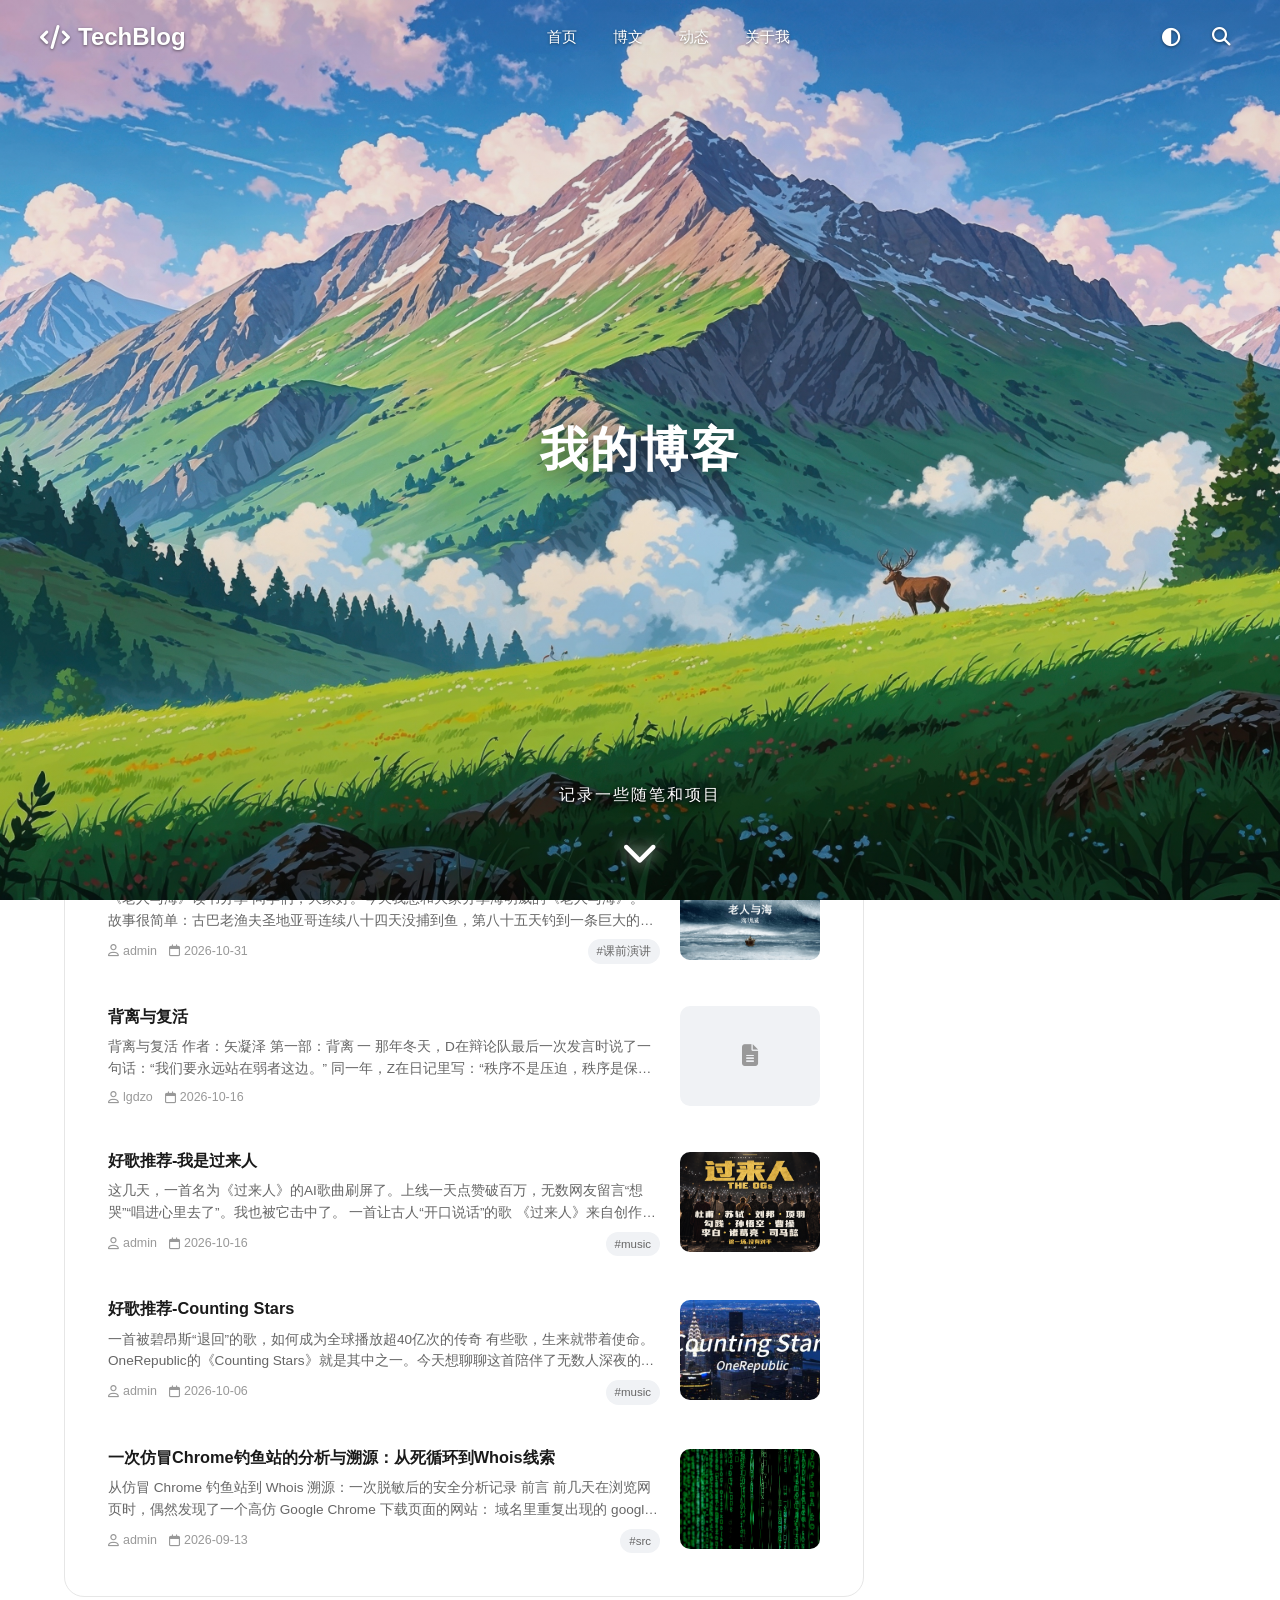
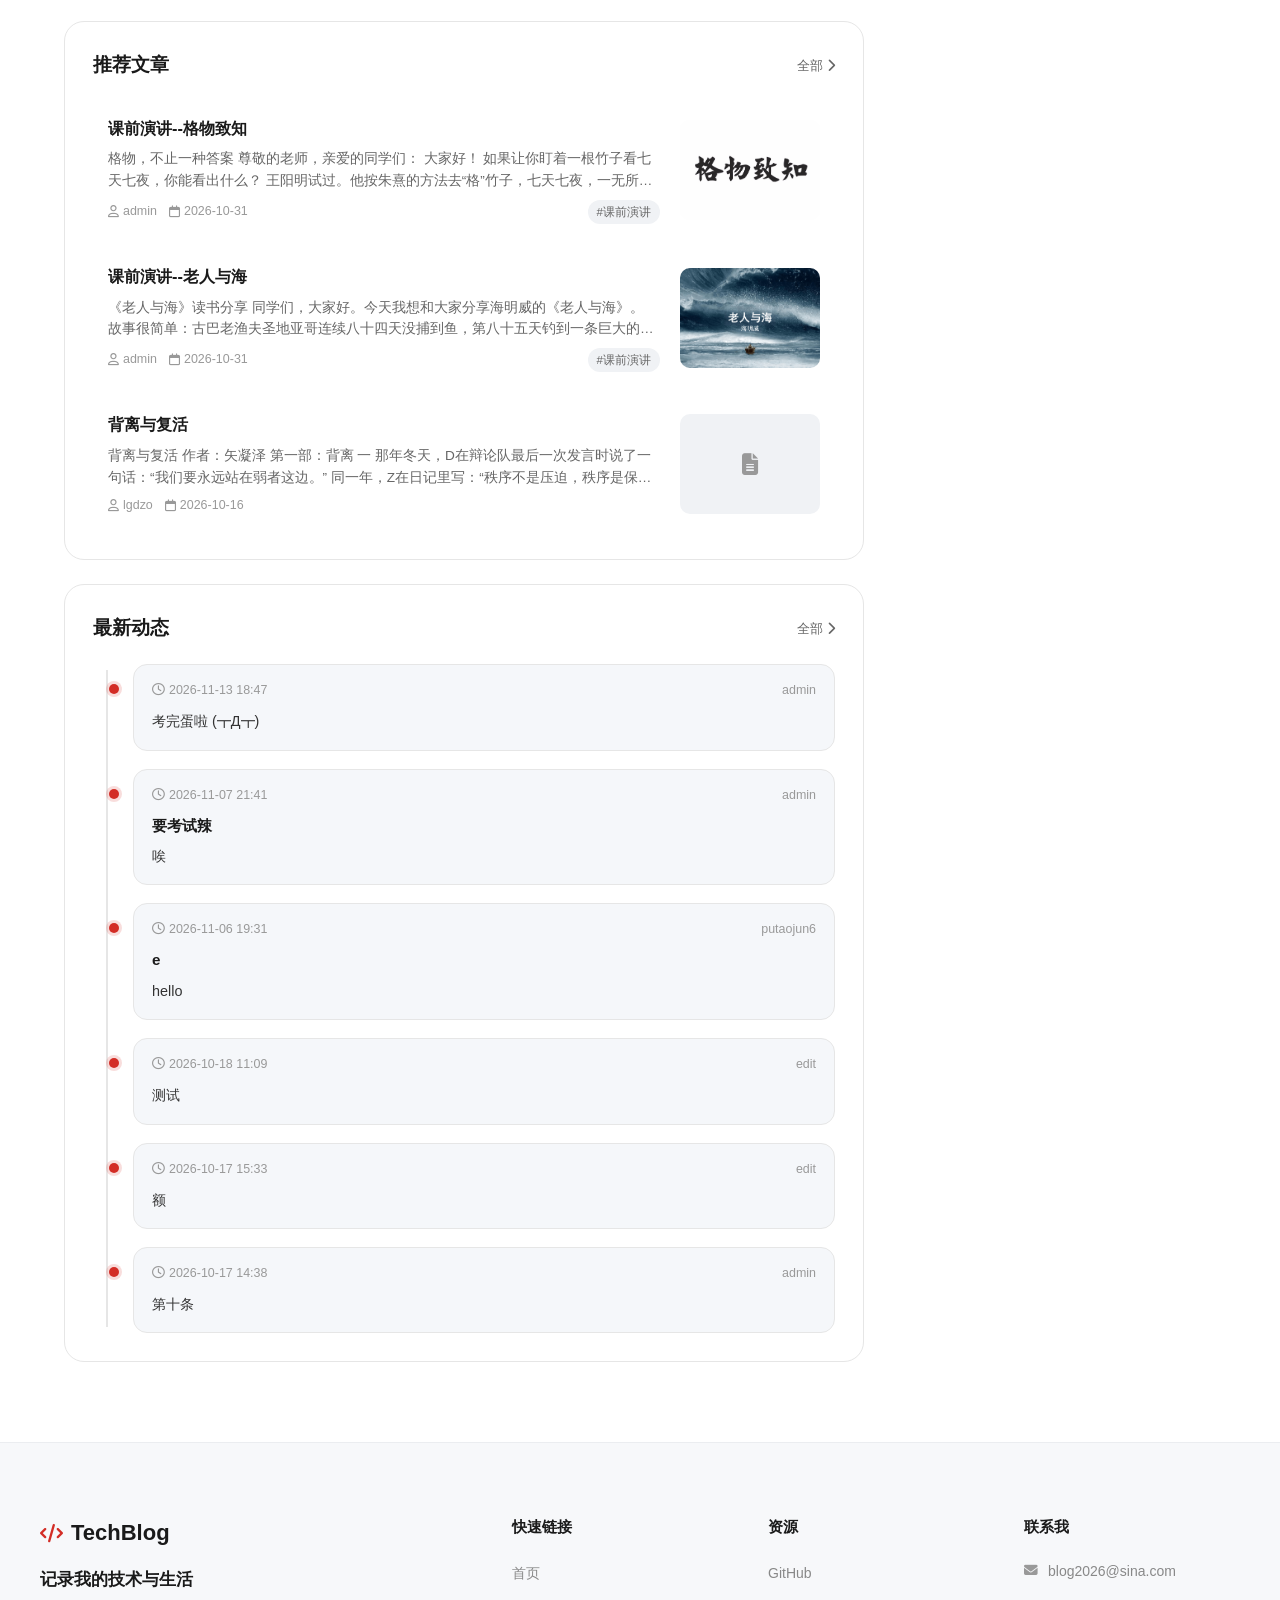
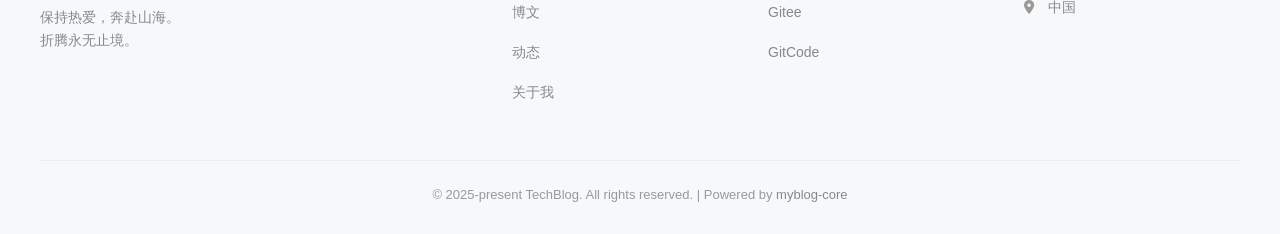
==== commit 232fdd19: "deploy: 2026-11-14 15:05:57" ====
--- a/index.html
+++ b/index.html
@@ -7,7 +7,7 @@
   <meta name="viewport" content="width=device-width, initial-scale=1.0">
   <title>首页</title>
   <!-- 站点主题色（后台「站点设置」可改，默认 #e60012） -->
-  <style>:root { --brand-color: #e60012 }</style>
+  <style>:root { --brand-color: #d32d26 }</style>
   <link rel="stylesheet" href="/css/all.min.css">
   <link rel="stylesheet" href="/css/style.css">
   <link rel="icon" type="image/svg+xml" href="/favicon.svg">
@@ -29,7 +29,7 @@
       <a href="/moments.html">动态</a>
       
       
-      <a href="/#about">关于我</a>
+      <a href="/about.html">关于我</a>
     </nav>
 
     <div class="nav-right">
@@ -75,7 +75,7 @@
       <li><a href="/moments.html">动态<span class="arrow">›</span></a></li>
       
       
-      <li><a href="/#about">关于我<span class="arrow">›</span></a></li>
+      <li><a href="/about.html">关于我<span class="arrow">›</span></a></li>
     </ul>
 
     <div class="mobile-menu-footer">
@@ -107,359 +107,571 @@
   <main>
     
 
-<!-- ========== 0. 沉浸式首屏（新增；下方原有轮播/推荐/最新文章全部保留） ========== -->
-<section class="hero-cover hero-noimg" id="homeHero">
-  
-  <!-- 主标题绝对居中 -->
+
+<!-- ========== 0. 沉浸式首屏（大图 + 主标题 + 副标题 + 向下箭头，保持原样） ========== -->
+<section class="hero-cover" id="homeHero">
+  <img class="hero-media" src="/uploads/2026-11-07/1794033345325-b58bgp.jpg" alt="" fetchpriority="high" decoding="async">
   <div class="hero-center-title" style="position: absolute; top: 50%; left: 50%; transform: translate(-50%, -50%); text-align: center; z-index: 2;">
     <h1 class="hero-title" style="font-size: 3rem; margin: 0;">我的博客</h1>
   </div>
-  <!-- 副标题放在底部，向下箭头单独定位在更下方 -->
   <div class="hero-bottom-area" style="position: absolute; bottom: 92px; left: 0; width: 100%; display: flex; flex-direction: column; align-items: center; gap: 16px; z-index: 2;">
-    
-    
-      <p style="color: #9ca3af; font-size: 15px; letter-spacing: 2px; margin: 0;">记录一些随笔和项目</p>
-    
+    <p style="color: #9ca3af; font-size: 15px; letter-spacing: 2px; margin: 0;">记录一些随笔和项目</p>
   </div>
   <i class="fas fa-chevron-down hero-arrow" aria-hidden="true"></i>
 </section>
 
-<!-- ========== 1. Banner 轮播（首屏，圆角） ========== -->
-<section class="banner-carousel">
-  <div class="carousel-wrapper">
-    <div class="carousel-track" id="carouselTrack">
-      
+
+
+<div class="home-main">
+
+  <!-- 第二屏顶部大字：沿用首屏副标题 -->
+  <h1 class="home-headline">记录一些随笔和项目</h1>
+
+  <div class="home-grid">
+
+  <!-- ================= 左栏 ================= -->
+  <div class="home-left">
+
+    <!-- A. 大 Banner：轮播换皮（DOM 结构 / ID / 类名保持不变，main.js 依赖） -->
+    
+      <div class="banner-carousel home-banner">
+        <div class="carousel-wrapper">
+          <div class="carousel-track" id="carouselTrack">
+            
+              <div class="carousel-slide active">
+                <a href="/posts/countingstars.html">
+                  <div class="slide-image" style="background-image: url('/uploads/2026-10-16/1792155629949-cwdglk.jpg');">
+                    <div class="slide-overlay">
+                      <h2>！</h2>
+                    </div>
+                  </div>
+                </a>
+              </div>
+            
+              <div class="carousel-slide ">
+                <a href="#">
+                  <div class="slide-image" style="background-image: url('/uploads/2026-10-02/1790948357624-z36g6z.jpg');">
+                    <div class="slide-overlay">
+                      <h2>遥遥领先</h2>
+                    </div>
+                  </div>
+                </a>
+              </div>
+            
+              <div class="carousel-slide ">
+                <a href="/posts/课前演讲--老人与海.html">
+                  <div class="slide-image" style="background-image: url('/uploads/2026-10-31/1793416405033-hbgth9.png');">
+                    <div class="slide-overlay">
+                      <h2>课前演讲--老人与海</h2>
+                    </div>
+                  </div>
+                </a>
+              </div>
+            
+              <div class="carousel-slide ">
+                <a href="/posts/课前演讲--格物致知.html">
+                  <div class="slide-image" style="background-image: url('/uploads/2026-10-31/1793416486337-lvns0o.jpg');">
+                    <div class="slide-overlay">
+                      <h2>课前演讲--格物致知</h2>
+                    </div>
+                  </div>
+                </a>
+              </div>
+            
+          </div>
+          <button class="carousel-btn prev" id="carouselPrev" type="button" aria-label="上一张">&#10094;</button>
+          <button class="carousel-btn next" id="carouselNext" type="button" aria-label="下一张">&#10095;</button>
+          <div class="carousel-dots">
+            
+              <span class="dot active" data-index="0"></span>
+            
+              <span class="dot " data-index="1"></span>
+            
+              <span class="dot " data-index="2"></span>
+            
+              <span class="dot " data-index="3"></span>
+            
+          </div>
+        </div>
+      </div>
+    
+
+    <!-- B. 最新文章：左文右图 -->
+    <section class="home-card">
+      <div class="home-card-head">
+        <h2>最新文章</h2>
+        <a class="home-more" href="/posts.html">全部 <i class="fas fa-chevron-right"></i></a>
+      </div>
+
+      
+        <div class="post-list">
+          
+            <a class="post-item" href="/posts/课前演讲--格物致知.html">
+              <div class="post-item-body">
+                <h3 class="post-item-title">课前演讲--格物致知</h3>
+                
+                  <p class="post-item-desc">格物，不止一种答案 尊敬的老师，亲爱的同学们： 大家好！ 如果让你盯着一根竹子看七天七夜，你能看出什么？ 王阳明试过。他按朱熹的方法去“格”竹子，七天七夜，一无所获，反而病了一场。竹子没格明白，人先病倒了。一次失败未必能…</p>
+                
+                <div class="post-item-meta">
+                  <span><i class="far fa-user"></i>admin</span>
+                  <span><i class="far fa-calendar"></i>2026-10-31</span>
+                  
+                  
+                    <span class="post-item-tags">
+                      
+                        <span class="tag-pill js-tag-click" data-href="/posts.html?tag=%E8%AF%BE%E5%89%8D%E6%BC%94%E8%AE%B2">#课前演讲</span>
+                      
+                    </span>
+                  
+                </div>
+              </div>
+              <div class="post-item-thumb">
+                
+                  <img src="/uploads/2026-10-31/1793416486337-lvns0o.jpg" alt="" loading="lazy" decoding="async">
+                
+              </div>
+            </a>
+          
+            <a class="post-item" href="/posts/课前演讲--老人与海.html">
+              <div class="post-item-body">
+                <h3 class="post-item-title">课前演讲--老人与海</h3>
+                
+                  <p class="post-item-desc">《老人与海》读书分享 同学们，大家好。今天我想和大家分享海明威的《老人与海》。 故事很简单：古巴老渔夫圣地亚哥连续八十四天没捕到鱼，第八十五天钓到一条巨大的马林鱼，在海上搏斗三天三夜才杀死它。返航途中鲨鱼群不断来袭，等他…</p>
+                
+                <div class="post-item-meta">
+                  <span><i class="far fa-user"></i>admin</span>
+                  <span><i class="far fa-calendar"></i>2026-10-31</span>
+                  
+                  
+                    <span class="post-item-tags">
+                      
+                        <span class="tag-pill js-tag-click" data-href="/posts.html?tag=%E8%AF%BE%E5%89%8D%E6%BC%94%E8%AE%B2">#课前演讲</span>
+                      
+                    </span>
+                  
+                </div>
+              </div>
+              <div class="post-item-thumb">
+                
+                  <img src="/uploads/2026-10-31/1793416405033-hbgth9.png" alt="" loading="lazy" decoding="async">
+                
+              </div>
+            </a>
+          
+            <a class="post-item" href="/posts/背离与复活.html">
+              <div class="post-item-body">
+                <h3 class="post-item-title">背离与复活</h3>
+                
+                  <p class="post-item-desc">背离与复活 作者：矢凝泽 第一部：背离 一 那年冬天，D在辩论队最后一次发言时说了一句话：“我们要永远站在弱者这边。” 同一年，Z在日记里写：“秩序不是压迫，秩序是保护弱者最后一道防线。” 那时候他们以为自己站在同一边。…</p>
+                
+                <div class="post-item-meta">
+                  <span><i class="far fa-user"></i>lgdzo</span>
+                  <span><i class="far fa-calendar"></i>2026-10-16</span>
+                  
+                  
+                </div>
+              </div>
+              <div class="post-item-thumb">
+                
+                  <span class="post-item-thumb-ph"><i class="fas fa-file-alt"></i></span>
+                
+              </div>
+            </a>
+          
+            <a class="post-item" href="/posts/好歌推荐-我是过来人.html">
+              <div class="post-item-body">
+                <h3 class="post-item-title">好歌推荐-我是过来人</h3>
+                
+                  <p class="post-item-desc">这几天，一首名为《过来人》的AI歌曲刷屏了。上线一天点赞破百万，无数网友留言“想哭”“唱进心里去了”。我也被它击中了。 一首让古人“开口说话”的歌 《过来人》来自创作者喆FILM的“古人开麦”系列，是一首AI生成的“古人…</p>
+                
+                <div class="post-item-meta">
+                  <span><i class="far fa-user"></i>admin</span>
+                  <span><i class="far fa-calendar"></i>2026-10-16</span>
+                  
+                  
+                    <span class="post-item-tags">
+                      
+                        <span class="tag-pill js-tag-click" data-href="/posts.html?tag=music">#music</span>
+                      
+                    </span>
+                  
+                </div>
+              </div>
+              <div class="post-item-thumb">
+                
+                  <img src="/uploads/2026-10-16/1792155568549-n8ho8i.jpg" alt="" loading="lazy" decoding="async">
+                
+              </div>
+            </a>
+          
+            <a class="post-item" href="/posts/countingstars.html">
+              <div class="post-item-body">
+                <h3 class="post-item-title">好歌推荐-Counting Stars</h3>
+                
+                  <p class="post-item-desc">一首被碧昂斯“退回”的歌，如何成为全球播放超40亿次的传奇 有些歌，生来就带着使命。OneRepublic的《Counting Stars》就是其中之一。今天想聊聊这首陪伴了无数人深夜的歌。 “如果这首歌不行，我们可能就…</p>
+                
+                <div class="post-item-meta">
+                  <span><i class="far fa-user"></i>admin</span>
+                  <span><i class="far fa-calendar"></i>2026-10-06</span>
+                  
+                  
+                    <span class="post-item-tags">
+                      
+                        <span class="tag-pill js-tag-click" data-href="/posts.html?tag=music">#music</span>
+                      
+                    </span>
+                  
+                </div>
+              </div>
+              <div class="post-item-thumb">
+                
+                  <img src="/uploads/2026-10-16/1792155629949-cwdglk.jpg" alt="" loading="lazy" decoding="async">
+                
+              </div>
+            </a>
+          
+            <a class="post-item" href="/posts/一次仿冒chrome钓鱼站的分析与溯源：从死循环到whois线索.html">
+              <div class="post-item-body">
+                <h3 class="post-item-title">一次仿冒Chrome钓鱼站的分析与溯源：从死循环到Whois线索</h3>
+                
+                  <p class="post-item-desc">从仿冒 Chrome 钓鱼站到 Whois 溯源：一次脱敏后的安全分析记录 前言 前几天在浏览网页时，偶然发现了一个高仿 Google Chrome 下载页面的网站： 域名里重复出现的 google-google-goo…</p>
+                
+                <div class="post-item-meta">
+                  <span><i class="far fa-user"></i>admin</span>
+                  <span><i class="far fa-calendar"></i>2026-09-13</span>
+                  
+                  
+                    <span class="post-item-tags">
+                      
+                        <span class="tag-pill js-tag-click" data-href="/posts.html?tag=src">#src</span>
+                      
+                    </span>
+                  
+                </div>
+              </div>
+              <div class="post-item-thumb">
+                
+                  <img src="/uploads/2026-10-16/1792156617636-xa79jx.jpg" alt="" loading="lazy" decoding="async">
+                
+              </div>
+            </a>
+          
+        </div>
+      
+    </section>
+
+    <!-- B2. 推荐文章：两列小卡片（无数据不渲染） -->
+    
+      <section class="home-card">
+        <div class="home-card-head">
+          <h2>推荐文章</h2>
+          <a class="home-more" href="/posts.html">全部 <i class="fas fa-chevron-right"></i></a>
+        </div>
+
+        <div class="post-list">
+          
+            <a class="post-item" href="/posts/课前演讲--格物致知.html">
+              <div class="post-item-body">
+                <h3 class="post-item-title">课前演讲--格物致知</h3>
+                
+                  <p class="post-item-desc">格物，不止一种答案 尊敬的老师，亲爱的同学们： 大家好！ 如果让你盯着一根竹子看七天七夜，你能看出什么？ 王阳明试过。他按朱熹的方法去“格”竹子，七天七夜，一无所获，反而病了一场。竹子没格明白，人先病倒了。一次失败未必能…</p>
+                
+                <div class="post-item-meta">
+                  <span><i class="far fa-user"></i>admin</span>
+                  <span><i class="far fa-calendar"></i>2026-10-31</span>
+                  
+                  
+                    <span class="post-item-tags">
+                      
+                        <span class="tag-pill js-tag-click" data-href="/posts.html?tag=%E8%AF%BE%E5%89%8D%E6%BC%94%E8%AE%B2">#课前演讲</span>
+                      
+                    </span>
+                  
+                </div>
+              </div>
+              <div class="post-item-thumb">
+                
+                  <img src="/uploads/2026-10-31/1793416486337-lvns0o.jpg" alt="" loading="lazy" decoding="async">
+                
+              </div>
+            </a>
+          
+            <a class="post-item" href="/posts/课前演讲--老人与海.html">
+              <div class="post-item-body">
+                <h3 class="post-item-title">课前演讲--老人与海</h3>
+                
+                  <p class="post-item-desc">《老人与海》读书分享 同学们，大家好。今天我想和大家分享海明威的《老人与海》。 故事很简单：古巴老渔夫圣地亚哥连续八十四天没捕到鱼，第八十五天钓到一条巨大的马林鱼，在海上搏斗三天三夜才杀死它。返航途中鲨鱼群不断来袭，等他…</p>
+                
+                <div class="post-item-meta">
+                  <span><i class="far fa-user"></i>admin</span>
+                  <span><i class="far fa-calendar"></i>2026-10-31</span>
+                  
+                  
+                    <span class="post-item-tags">
+                      
+                        <span class="tag-pill js-tag-click" data-href="/posts.html?tag=%E8%AF%BE%E5%89%8D%E6%BC%94%E8%AE%B2">#课前演讲</span>
+                      
+                    </span>
+                  
+                </div>
+              </div>
+              <div class="post-item-thumb">
+                
+                  <img src="/uploads/2026-10-31/1793416405033-hbgth9.png" alt="" loading="lazy" decoding="async">
+                
+              </div>
+            </a>
+          
+            <a class="post-item" href="/posts/背离与复活.html">
+              <div class="post-item-body">
+                <h3 class="post-item-title">背离与复活</h3>
+                
+                  <p class="post-item-desc">背离与复活 作者：矢凝泽 第一部：背离 一 那年冬天，D在辩论队最后一次发言时说了一句话：“我们要永远站在弱者这边。” 同一年，Z在日记里写：“秩序不是压迫，秩序是保护弱者最后一道防线。” 那时候他们以为自己站在同一边。…</p>
+                
+                <div class="post-item-meta">
+                  <span><i class="far fa-user"></i>lgdzo</span>
+                  <span><i class="far fa-calendar"></i>2026-10-16</span>
+                  
+                  
+                </div>
+              </div>
+              <div class="post-item-thumb">
+                
+                  <span class="post-item-thumb-ph"><i class="fas fa-file-alt"></i></span>
+                
+              </div>
+            </a>
+          
+        </div>
+      </section>
+    
+
+    <!-- C. 最新动态：竖向时间轴 -->
+    <section class="home-card">
+      <div class="home-card-head">
+        <h2>最新动态</h2>
+        <a class="home-more" href="/moments.html">全部 <i class="fas fa-chevron-right"></i></a>
+      </div>
+
+      
+        <div class="home-timeline">
+          
+            <div class="tl-item">
+              <div class="tl-card">
+                <div class="tl-head">
+                  <span class="tl-time"><i class="far fa-clock"></i>2026-11-13 18:47</span>
+                  <span class="tl-author">admin</span>
+                </div>
+                
+                <p class="tl-text">考完蛋啦 (┳Д┳)</p>
+              </div>
+            </div>
+          
+            <div class="tl-item">
+              <div class="tl-card">
+                <div class="tl-head">
+                  <span class="tl-time"><i class="far fa-clock"></i>2026-11-07 21:41</span>
+                  <span class="tl-author">admin</span>
+                </div>
+                
+                  <h3 class="tl-title">要考试辣</h3>
+                
+                <p class="tl-text">唉</p>
+              </div>
+            </div>
+          
+            <div class="tl-item">
+              <div class="tl-card">
+                <div class="tl-head">
+                  <span class="tl-time"><i class="far fa-clock"></i>2026-11-06 19:31</span>
+                  <span class="tl-author">putaojun6</span>
+                </div>
+                
+                  <h3 class="tl-title">e</h3>
+                
+                <p class="tl-text">hello</p>
+              </div>
+            </div>
+          
+            <div class="tl-item">
+              <div class="tl-card">
+                <div class="tl-head">
+                  <span class="tl-time"><i class="far fa-clock"></i>2026-10-18 11:09</span>
+                  <span class="tl-author">edit</span>
+                </div>
+                
+                <p class="tl-text">测试</p>
+              </div>
+            </div>
+          
+            <div class="tl-item">
+              <div class="tl-card">
+                <div class="tl-head">
+                  <span class="tl-time"><i class="far fa-clock"></i>2026-10-17 15:33</span>
+                  <span class="tl-author">edit</span>
+                </div>
+                
+                <p class="tl-text">额</p>
+              </div>
+            </div>
+          
+            <div class="tl-item">
+              <div class="tl-card">
+                <div class="tl-head">
+                  <span class="tl-time"><i class="far fa-clock"></i>2026-10-17 14:38</span>
+                  <span class="tl-author">admin</span>
+                </div>
+                
+                <p class="tl-text">第十条</p>
+              </div>
+            </div>
+          
+        </div>
+      
+    </section>
+
+  </div>
+
+  <!-- ================= 右栏 ================= -->
+  <aside class="home-side">
+
+    <!-- 个人名片 -->
+    <section class="home-card profile-card">
+      
+        <img class="profile-avatar" src="/uploads/2026-11-07/1794033327690-q1atu8.png" alt="头像" loading="lazy">
+      
+      <h2 class="profile-name">Hello, 我的博客</h2>
+      <p class="profile-desc">记录一些随笔和项目</p>
+
+      <div class="profile-stats">
+        <div class="stat">
+          <span class="stat-num">7</span>
+          <span class="stat-label">文章</span>
+        </div>
+        <div class="stat">
+          <span class="stat-num">13</span>
+          <span class="stat-label">动态</span>
+        </div>
+      </div>
+
+      <a class="home-pill" href="/about.html">关于我</a>
+    </section>
+
+    <!-- 热门标签 -->
+    <section class="home-card side-tags">
+      <div class="home-card-head">
+        <h2>热门标签</h2>
+        <a class="home-more" href="/posts.html">更多 <i class="fas fa-chevron-right"></i></a>
+      </div>
+
+      
+        <div class="tag-list">
+          
+            <a class="tag-row" href="/posts.html?tag=%E8%AF%BE%E5%89%8D%E6%BC%94%E8%AE%B2">
+              <span class="tag-name">#课前演讲</span>
+              <span class="tag-count">2</span>
+            </a>
+          
+            <a class="tag-row" href="/posts.html?tag=music">
+              <span class="tag-name">#music</span>
+              <span class="tag-count">2</span>
+            </a>
+          
+            <a class="tag-row" href="/posts.html?tag=src">
+              <span class="tag-name">#src</span>
+              <span class="tag-count">2</span>
+            </a>
+          
+            <a class="tag-row" href="/posts.html?tag=html">
+              <span class="tag-name">#html</span>
+              <span class="tag-count">1</span>
+            </a>
+          
+        </div>
+      
+    </section>
+
+    <!-- 笔记云盘：仅内网可见，复用 .tag-row 的尺寸与悬浮效果 -->
+    
+
+  </aside>
+
+  </div><!-- /.home-grid -->
+
+</div>
+  </main>
+
+  <!-- 底部栏（独立 partial，便于后续整体替换） -->
+  <footer class="site-footer">
+  <div class="footer-inner">
+
+    <div class="footer-grid">
+
+      <!-- 列 1：品牌 -->
+      <div class="footer-brand">
+        <a href="/" class="footer-logo">
+          <i class="fas fa-code" aria-hidden="true"></i>
+          <span>TechBlog</span>
+        </a>
+        <h2>记录我的技术与生活</h2>
+        <p>保持热爱，奔赴山海。<br>折腾永无止境。</p>
+      </div>
+
+      <!-- 列 2：快速链接 -->
+      <div class="footer-col">
+        <h4>快速链接</h4>
+        <ul class="footer-nav">
+          <li><a href="/">首页</a></li>
+          <li><a href="/posts.html">博文</a></li>
+          
+            <li><a href="/moments.html">动态</a></li>
+          
+          <li><a href="/about.html">关于我</a></li>
+          
+        </ul>
+      </div>
+
+      <!-- 列 3：资源 -->
+      <div class="footer-col">
+        <h4>资源</h4>
+        <ul class="footer-nav">
+          <li><a href="https://github.com/wng409" target="_blank" rel="noopener">GitHub</a></li>
+          <li><a href="https://gitee.com/wng409" target="_blank" rel="noopener">Gitee</a></li>
+          <li><a href="https://gitcode.com/wng409" target="_blank" rel="noopener">GitCode</a></li>
+          
+        </ul>
+      </div>
+
+      <!-- 列 4：联系我 -->
+      <div class="footer-col">
+        <h4>联系我</h4>
+        <ul class="footer-nav">
+          <li class="footer-contact">
+            <i class="fas fa-envelope" aria-hidden="true"></i>
+            <a href="mailto:blog2026@sina.com">blog2026@sina.com</a>
+          </li>
+          <li class="footer-contact">
+            <i class="fas fa-map-marker-alt" aria-hidden="true"></i>
+            <span>中国</span>
+          </li>
+        </ul>
+      </div>
+
+    </div>
+
+    <!-- 底部版权：四列下方居中 -->
+    <div class="footer-bottom">
+      <p>&copy; 2025-present TechBlog. All rights reserved.
         
-          <div class="carousel-slide active">
-            <a href="/posts/countingstars.html">
-              <div class="slide-image" style="background-image: url('/uploads/2026-10-16/1792155629949-cwdglk.jpg');">
-                <div class="slide-overlay">
-                  <h2>！</h2>
-                </div>
-              </div>
-            </a>
-          </div>
+          <span class="powered-by"> | Powered by <a href="https://github.com/wng409/myblog-core" target="_blank" rel="noopener">myblog-core</a></span>
         
-          <div class="carousel-slide ">
-            <a href="#">
-              <div class="slide-image" style="background-image: url('/uploads/2026-10-02/1790948357624-z36g6z.jpg');">
-                <div class="slide-overlay">
-                  <h2>遥遥领先</h2>
-                </div>
-              </div>
-            </a>
-          </div>
-        
-          <div class="carousel-slide ">
-            <a href="/posts/课前演讲--老人与海.html">
-              <div class="slide-image" style="background-image: url('/uploads/2026-10-31/1793416405033-hbgth9.png');">
-                <div class="slide-overlay">
-                  <h2>课前演讲--老人与海</h2>
-                </div>
-              </div>
-            </a>
-          </div>
-        
-          <div class="carousel-slide ">
-            <a href="/posts/课前演讲--格物致知.html">
-              <div class="slide-image" style="background-image: url('/uploads/2026-10-31/1793416486337-lvns0o.jpg');">
-                <div class="slide-overlay">
-                  <h2>课前演讲--格物致知</h2>
-                </div>
-              </div>
-            </a>
-          </div>
-        
-      
+      </p>
     </div>
-    <button class="carousel-btn prev" id="carouselPrev" type="button" aria-label="上一张">&#10094;</button>
-    <button class="carousel-btn next" id="carouselNext" type="button" aria-label="下一张">&#10095;</button>
-    <div class="carousel-dots">
-      
-        
-          <span class="dot active" data-index="0"></span>
-        
-          <span class="dot " data-index="1"></span>
-        
-          <span class="dot " data-index="2"></span>
-        
-          <span class="dot " data-index="3"></span>
-        
-      
-    </div>
-  </div>
-</section>
-
-<!-- ========== 2. 推荐文章 ========== -->
-<section class="section section-light" id="blog">
-  <div class="container">
-    <div class="section-title">
-      <h2>推荐文章</h2>
-      <p>精选内容，不容错过</p>
-    </div>
-    <div class="blog-grid">
-      
-        
-          <article class="blog-card">
-            <a href="/posts/课前演讲--格物致知.html">
-              <div class="card-image-wrapper">
-                <div class="card-image" style="background-image: url('/uploads/2026-10-31/1793416486337-lvns0o.jpg');"></div>
-              </div>
-              <div class="card-content">
-                <div class="card-meta">2026-10-31 · admin</div>
-                <h3>课前演讲--格物致知</h3>
-                </div>
-            </a>
-          </article>
-        
-          <article class="blog-card">
-            <a href="/posts/课前演讲--老人与海.html">
-              <div class="card-image-wrapper">
-                <div class="card-image" style="background-image: url('/uploads/2026-10-31/1793416405033-hbgth9.png');"></div>
-              </div>
-              <div class="card-content">
-                <div class="card-meta">2026-10-31 · admin</div>
-                <h3>课前演讲--老人与海</h3>
-                </div>
-            </a>
-          </article>
-        
-          <article class="blog-card">
-            <a href="/posts/背离与复活.html">
-              <div class="card-image-wrapper">
-                <div class="card-image" style="background-image: url('https://via.placeholder.com/900x600');"></div>
-              </div>
-              <div class="card-content">
-                <div class="card-meta">2026-10-16 · lgdzo</div>
-                <h3>背离与复活</h3>
-                </div>
-            </a>
-          </article>
-        
-      
-    </div>
-  </div>
-</section>
-
-<!-- ========== 3. 最新文章 ========== -->
-<section class="section section-gray">
-  <div class="container">
-    <div class="section-title">
-      <h2>最新文章</h2>
-      <p>近期更新</p>
-    </div>
-    <div class="blog-grid">
-      
-        
-          <article class="blog-card">
-            <a href="/posts/课前演讲--格物致知.html">
-              <div class="card-image-wrapper">
-                <div class="card-image" style="background-image: url('/uploads/2026-10-31/1793416486337-lvns0o.jpg');"></div>
-              </div>
-              <div class="card-content">
-                <div class="card-meta">2026-10-31 · admin</div>
-                <h3>课前演讲--格物致知</h3>
-                </div>
-            </a>
-          </article>
-        
-          <article class="blog-card">
-            <a href="/posts/课前演讲--老人与海.html">
-              <div class="card-image-wrapper">
-                <div class="card-image" style="background-image: url('/uploads/2026-10-31/1793416405033-hbgth9.png');"></div>
-              </div>
-              <div class="card-content">
-                <div class="card-meta">2026-10-31 · admin</div>
-                <h3>课前演讲--老人与海</h3>
-                </div>
-            </a>
-          </article>
-        
-          <article class="blog-card">
-            <a href="/posts/背离与复活.html">
-              <div class="card-image-wrapper">
-                <div class="card-image" style="background-image: url('https://via.placeholder.com/900x600');"></div>
-              </div>
-              <div class="card-content">
-                <div class="card-meta">2026-10-16 · lgdzo</div>
-                <h3>背离与复活</h3>
-                </div>
-            </a>
-          </article>
-        
-          <article class="blog-card">
-            <a href="/posts/好歌推荐-我是过来人.html">
-              <div class="card-image-wrapper">
-                <div class="card-image" style="background-image: url('/uploads/2026-10-16/1792155568549-n8ho8i.jpg');"></div>
-              </div>
-              <div class="card-content">
-                <div class="card-meta">2026-10-16 · admin</div>
-                <h3>好歌推荐-我是过来人</h3>
-                </div>
-            </a>
-          </article>
-        
-          <article class="blog-card">
-            <a href="/posts/countingstars.html">
-              <div class="card-image-wrapper">
-                <div class="card-image" style="background-image: url('/uploads/2026-10-16/1792155629949-cwdglk.jpg');"></div>
-              </div>
-              <div class="card-content">
-                <div class="card-meta">2026-10-06 · admin</div>
-                <h3>好歌推荐-Counting Stars</h3>
-                </div>
-            </a>
-          </article>
-        
-          <article class="blog-card">
-            <a href="/posts/一次仿冒chrome钓鱼站的分析与溯源：从死循环到whois线索.html">
-              <div class="card-image-wrapper">
-                <div class="card-image" style="background-image: url('/uploads/2026-10-16/1792156617636-xa79jx.jpg');"></div>
-              </div>
-              <div class="card-content">
-                <div class="card-meta">2026-09-13 · admin</div>
-                <h3>一次仿冒Chrome钓鱼站的分析与溯源：从死循环到Whois线索</h3>
-                </div>
-            </a>
-          </article>
-        
-      
-    </div>
-  </div>
-</section>
-
-<!-- ========== 4. 动态 ========== -->
-<section class="section section-light">
-  <div class="container">
-    <div class="section-title">
-      <h2>动态</h2>
-      <p>日常记录</p>
-    </div>
-    <div class="moments-grid">
-      
-        
-          <div class="moment-card">
-            <div class="moment-date">2026-11-06</div>
-            
-              <h3 class="moment-title">e</h3>
-            
-            <div class="moment-content">hello</div>
-            <div class="moment-author">— putaojun6</div>
-          </div>
-        
-          <div class="moment-card">
-            <div class="moment-date">2026-10-17</div>
-            
-            <div class="moment-content">测试</div>
-            <div class="moment-author">— edit</div>
-          </div>
-        
-          <div class="moment-card">
-            <div class="moment-date">2026-10-16</div>
-            
-            <div class="moment-content">额</div>
-            <div class="moment-author">— edit</div>
-          </div>
-        
-          <div class="moment-card">
-            <div class="moment-date">2026-10-16</div>
-            
-            <div class="moment-content">第十条</div>
-            <div class="moment-author">— admin</div>
-          </div>
-        
-          <div class="moment-card">
-            <div class="moment-date">2026-10-16</div>
-            
-              <h3 class="moment-title">观察开发计划</h3>
-            
-            <div class="moment-content">加油吧，毕竟最近在写文学，技术狂热已经冷下去了</div>
-            <div class="moment-author">— lgdzo</div>
-          </div>
-        
-          <div class="moment-card">
-            <div class="moment-date">2026-10-06</div>
-            
-              <h3 class="moment-title">我的国庆假期</h3>
-            
-            <div class="moment-content">没了555~</div>
-            <div class="moment-author">— admin</div>
-          </div>
-        
-      
-    </div>
-    
-      <div class="more-link">
-        <a href="/moments.html">更多动态 <i class="fas fa-chevron-right"></i></a>
-      </div>
-    
-  </div>
-</section>
-
-
-
-<!-- ========== 关于我 ========== -->
-
-<section class="section section-light" id="about">
-  <div class="container">
-    <div class="section-title">
-      <h2>关于我</h2>
-    </div>
-    <div class="about-container">
-      
-      <div class="about-image">
-        <img src="/uploads/2026-11-07/1794033327690-q1atu8.png" alt="个人头像" class="avatar">
-      </div>
-      
-      <div class="about-content">
-        <!-- 使用  防 XSS，white-space: pre-wrap 保留后台输入的换行 -->
-        <p style="white-space: pre-wrap;">一名小肥物，专注于写奇奇怪怪的Web和与seewo斗智斗勇。拥有数年呼吸经验，热爱探索新技术，乐于作妖。
-
-日常生活中，主要负责对华为终端某型号4G通讯终端前端系统UX动画使用与鉴赏、性能测试与seewo集控漏洞研究。</p>
-      </div>
-    </div>
-  </div>
-</section>
-
-</section>
-  </main>
-
-  <!-- 底部栏 -->
-  <footer>
-    <div class="container">
-      <div class="footer-content">
-        <div class="footer-column">
-          <h3>快速链接</h3>
-          <ul class="footer-links">
-            <li><a href="/">首页</a></li>
-            <li><a href="/posts.html">博文</a></li>
-            <li><a href="/moments.html">动态</a></li>
-            
-            <li><a href="/#about">关于我</a></li>
-            
-          </ul>
-        </div>
-        <div class="footer-column">
-          <h3>联系我</h3>
-          <ul class="footer-links">
-            <li><i class="fas fa-envelope"></i> blog2026@sina.com</li>
-            <li><i class="fas fa-map-marker-alt"></i> 中国</li>
-          </ul>
-          <div class="social-links">
-            <a href="https://github.com/wng409" target="_blank" rel="noopener"><i class="fab fa-github"></i></a>
-          </div>
-        </div>
-      </div>
-      <div class="copyright">
-        <p>&copy; 2025-present TechBlog. All rights reserved.
-          
-            <span class="powered-by"> | Powered by <a href="https://github.com/wng409/myblog-core" target="_blank" rel="noopener">myblog-core</a></span>
-          
-        </p>
-      </div>
-    </div>
-  </footer>
-
+
+  </div>
+</footer>
+
+  <script src="/js/hm-ui.js"></script>
   <script src="/js/main.js"></script>
 </body>
 </html>
--- a/css/style.css
+++ b/css/style.css
@@ -43,9 +43,13 @@
   --shadow: 0 2px 8px rgba(0,0,0,0.1);
   --header-shadow: 0 2px 10px rgba(0, 0, 0, 0.06);
   --menu-shadow: 0 8px 28px rgba(0, 0, 0, 0.15);
-  --footer-bg: #333333;
-  --footer-text: #ffffff;
-  --footer-muted: #b0b0b0;
+  /* 页脚：极简浅色（顶部 1px 细边框由 --footer-border 控制） */
+  --footer-bg: #f7f8fa;
+  --footer-text: #333333;
+  --footer-muted: #888888;
+  --footer-border: #ebedf0;
+  /* 动态主题色别名：跟随 layout 注入的 --brand-color */
+  --primary: var(--brand-color, #e60012);
   --accent-soft: color-mix(in srgb, var(--brand-color, #e60012) 8%, transparent);
   color-scheme: light;
 }
@@ -66,9 +70,10 @@
   --shadow: 0 2px 8px rgba(0,0,0,0.4);
   --header-shadow: 0 2px 10px rgba(0, 0, 0, 0.4);
   --menu-shadow: 0 8px 28px rgba(0, 0, 0, 0.55);
-  --footer-bg: #141414;
+  --footer-bg: #161616;
   --footer-text: #e8e8e8;
   --footer-muted: #9a9a9a;
+  --footer-border: #2a2a2a;
   --accent-soft: color-mix(in srgb, var(--brand-color, #e60012) 22%, transparent);
   --hw-border: #3d3d3d;
   --hw-light-gray: #2f2f2f;
@@ -844,107 +849,36 @@
 }
 
 /* ============================================================
-   4.5 笔记区块（参考华为"我们的业务"）
+   4.5 侧栏笔记入口
+   ------------------------------------------------------------
+   旧版横向 .notes-container / .notes-grid / .notes-item 已废弃并删除；
+   现在复用首页侧栏的 .tag-row，尺寸与悬浮底色完全一致。
    ============================================================ */
-.notes-container {
-  display: flex;
-  align-items: center;
-  gap: 60px;
-  max-width: 1200px;
-  margin: 0 auto;
-  background: var(--surface-alt);
-  border-radius: 20px;
-  padding: 60px;
-}
-
-.notes-title {
+.notes-sidebar-item .tag-name {
+  display: inline-flex;
+  align-items: center;
+  gap: 8px;
+  min-width: 0;
+}
+
+.notes-sidebar-item .tag-name i {
   flex-shrink: 0;
-  min-width: 160px;
-}
-
-.notes-title h2 {
-  font-size: 2rem;
-  font-weight: 600;
-  color: var(--text-strong);
-  margin: 0 0 12px;
-  padding-bottom: 12px;
-  position: relative;
-  display: inline-block;
-}
-
-.notes-title h2::after {
-  content: '';
-  position: absolute;
-  bottom: 0;
-  left: 0;
-  width: 40px;
-  height: 3px;
-  background: var(--hw-red);
-  border-radius: 2px;
-}
-
-.notes-grid {
-  flex: 1;
-  display: grid;
-  grid-template-columns: repeat(3, 1fr);
-  gap: 20px;
-}
-
-.notes-item {
-  display: flex;
-  align-items: center;
-  background: var(--card-bg);
-  border-radius: 12px;
-  padding: 32px 28px;
-  text-decoration: none;
-  color: inherit;
-  transition: none;
-}
-
-.notes-item:hover {
-  /* 卡片本身完全不变 */
-}
-
-.notes-item-icon {
+  width: 1rem;
+  text-align: center;
+  font-size: 1rem;
+  color: var(--primary);
+}
+
+.notes-arrow {
   flex-shrink: 0;
-  width: 32px;
-  height: 32px;
-  display: flex;
-  align-items: center;
-  justify-content: center;
-  margin-right: 16px;
-}
-
-.notes-item-icon i {
-  font-size: 1.5rem;
-  color: var(--hw-red);
-  transition: transform 0.25s;
-}
-
-.notes-item-title {
-  flex: 1;
-  font-size: 1.05rem;
-  font-weight: 500;
-  color: var(--text-strong);
-  transition: color 0.25s;
-}
-
-.notes-item-arrow {
-  color: var(--hw-red);
-  font-size: 0.85rem;
-  transition: transform 0.25s, color 0.25s;
-}
-
-.notes-item:hover .notes-item-icon i {
-  transform: scale(1.1);
-}
-
-.notes-item:hover .notes-item-title {
-  color: var(--hw-red);
-}
-
-.notes-item:hover .notes-item-arrow {
-  transform: translateX(4px);
+  font-size: 12px;
+  color: var(--text-faint);
+  transition: transform 0.2s ease, color 0.2s ease;
+}
+
+.notes-sidebar-item:hover .notes-arrow {
+  color: var(--primary);
+  transform: translateX(2px);
 }
 
 /* ============================================================
@@ -1360,83 +1294,150 @@
    ============================================================ */
 
 /* ============================================================
-   7. 页脚
+   7. 页脚（极简浅色 SaaS 风格）
+   结构见 views/partials/footer.ejs
    ============================================================ */
-footer {
+.site-footer {
   background: var(--footer-bg);
+  border-top: 1px solid var(--footer-border);
   color: var(--footer-text);
-  padding: 60px 0 30px;
-}
-
-.footer-content {
+  padding: 72px 24px 28px;
+}
+
+.footer-inner {
+  max-width: 1200px;
+  margin: 0 auto;
+}
+
+/* 四列：品牌占 2 份，右侧三列各 1 份 */
+.footer-grid {
   display: grid;
-  grid-template-columns: repeat(auto-fit, minmax(200px, 1fr));
+  grid-template-columns: 2fr 1fr 1fr 1fr;
   gap: 40px;
-  margin-bottom: 40px;
-}
-
-.footer-column h3 {
-  font-size: 1.2rem;
-  margin-bottom: 25px;
-  position: relative;
-}
-
-.footer-column h3::after {
-  content: '';
-  position: absolute;
-  bottom: -10px;
-  left: 0;
-  width: 30px;
-  height: 2px;
-  background: var(--hw-red);
-}
-
-.footer-links {
+  margin-bottom: 56px;
+}
+
+/* === 列 1：品牌 === */
+.footer-brand .footer-logo {
+  display: inline-flex;
+  align-items: center;
+  gap: 8px;
+  margin-bottom: 16px;
+  font-size: 1.375rem;
+  font-weight: 700;
+  color: var(--text-strong);
+  text-decoration: none;
+  transition: color 0.2s ease;
+}
+
+.footer-brand .footer-logo i {
+  color: var(--primary);
+  font-size: 1.15rem;
+}
+
+.footer-brand .footer-logo:hover {
+  color: var(--primary);
+}
+
+.footer-brand h2 {
+  margin: 0 0 12px;
+  font-size: 1.05rem;
+  font-weight: 600;
+  color: var(--text-strong);
+}
+
+.footer-brand p {
+  margin: 0;
+  color: var(--footer-muted);
+  font-size: 0.875rem;
+  line-height: 1.7;
+}
+
+/* === 列 2~4：标题 + 链接列表 === */
+.footer-col h4 {
+  margin: 0 0 20px;
+  font-size: 0.95rem;
+  font-weight: 600;
+  color: var(--text-strong);
+}
+
+.footer-nav {
+  display: flex;
+  flex-direction: column;
+  gap: 14px;
+  margin: 0;
+  padding: 0;
   list-style: none;
 }
 
-.footer-links li {
-  margin-bottom: 12px;
-}
-
-.footer-links a {
+.footer-nav a,
+.footer-nav span {
   color: var(--footer-muted);
-  transition: color 0.3s;
-}
-
-.footer-links a:hover {
-  color: var(--footer-text);
-}
-
-.social-links {
-  display: flex;
-  gap: 15px;
-  margin-top: 20px;
-}
-
-.social-links a {
-  display: flex;
-  align-items: center;
-  justify-content: center;
-  width: 36px;
-  height: 36px;
-  background: rgba(255,255,255,0.1);
-  border-radius: 50%;
-  transition: all 0.3s;
-  color: var(--footer-text);
-}
-
-.social-links a:hover {
-  background: var(--hw-red);
-  transform: translateY(-3px);
-}
-
-.copyright {
+  font-size: 0.875rem;
+  text-decoration: none;
+  transition: color 0.2s ease;
+}
+
+/* 悬浮变动态主题色 */
+.footer-nav a:hover {
+  color: var(--primary);
+}
+
+.footer-contact {
+  display: flex;
+  align-items: center;
+  gap: 8px;
+}
+
+.footer-contact i {
+  flex-shrink: 0;
+  width: 16px;
+  color: var(--text-faint);
+  font-size: 0.85rem;
+}
+
+/* === 底部版权：居中 === */
+.footer-bottom {
+  border-top: 1px solid var(--footer-border);
+  padding-top: 24px;
   text-align: center;
-  padding-top: 30px;
-  border-top: 1px solid rgba(255,255,255,0.1);
+  font-size: 0.8125rem;
+  color: var(--text-faint);
+}
+
+.footer-bottom p {
+  margin: 0;
+}
+
+.footer-bottom a {
   color: var(--footer-muted);
-  font-size: 0.9rem;
+  text-decoration: none;
+  transition: color 0.2s ease;
+}
+
+.footer-bottom a:hover {
+  color: var(--primary);
+}
+
+@media (max-width: 1024px) {
+  .footer-grid {
+    grid-template-columns: 1fr 1fr;
+    gap: 36px;
+  }
+  .footer-brand {
+    grid-column: 1 / -1;
+  }
+}
+
+@media (max-width: 768px) {
+  .site-footer {
+    padding: 48px 20px 24px;
+  }
+  .footer-grid {
+    grid-template-columns: 1fr;
+    gap: 32px;
+    margin-bottom: 36px;
+  }
 }
 
 /* ============================================================
@@ -1481,42 +1482,6 @@
   .blog-grid { grid-template-columns: 1fr; gap: 16px; }
   .card-image-wrapper { height: 160px; }
   .card-content { padding: 16px 18px 18px; }
-
-  /* 笔记区块 - 移动端（参考华为"我们的业务"） */
-  .notes-container {
-    flex-direction: column;
-    gap: 20px;
-    padding: 28px 20px;
-    border-radius: 16px;
-  }
-  .notes-title {
-    width: 100%;
-    text-align: center;
-    min-width: auto;
-  }
-  .notes-title h2 {
-    font-size: 1.5rem;
-    display: inline-block;
-  }
-  .notes-title h2::after {
-    left: 50%;
-    transform: translateX(-50%);
-    width: 32px;
-  }
-  .notes-grid {
-    grid-template-columns: 1fr;
-    width: 100%;
-    gap: 12px;
-  }
-  .notes-item {
-    padding: 18px 20px;
-  }
-  .notes-item-title {
-    font-size: 1rem;
-  }
-  .notes-item-icon i {
-    font-size: 1.4rem;
-  }
 
   /* 关于我 */
   .about-container {
@@ -2619,3 +2584,1322 @@
   backdrop-filter: none !important;
   -webkit-backdrop-filter: none !important;
 }
+
+/* ============================================================
+   HarmonyOS 提示语义色（设计令牌）
+   ------------------------------------------------------------
+   来源：HarmonyOS 官方状态色。核心逻辑是用「警示 Warning」
+   与「提示 Caution」区分严重等级，并把「成功 Connected」作为
+   独立系统语义色。弹窗 / 提示条只引用这里的令牌，
+   调整品牌或对比度时只改本段，组件本身不动。
+   ============================================================ */
+:root {
+  /* --- 中性色 --- */
+  --hm-bg-base: #f1f3f5;          /* 浅色页面底 */
+  --hm-bg-card: #ffffff;          /* 浅色卡片 / 弹窗底 */
+  --hm-text-primary: #182431;     /* 一级文本 */
+  --hm-text-secondary: #666666;   /* 二级文本 */
+
+  /* --- 1. 错误 / 危险（Warning） --- */
+  --hm-danger: #e84026;
+  --hm-danger-bg: #fde8e6;
+  --hm-danger-text: #c0392b;
+
+  /* --- 2. 警告 / 注意（Caution） --- */
+  --hm-warning: #ed6f21;
+  --hm-warning-bg: #fef0e6;
+  --hm-warning-text: #b85c1a;
+
+  /* --- 3. 成功（Connected） --- */
+  --hm-success: #64bb5c;
+  --hm-success-bg: #eef7ec;
+  --hm-success-text: #3e8e37;
+
+  /* --- 4. 品牌 / 信息（Accent） --- */
+  --hm-primary: #0a59f7;
+  --hm-primary-bg: #e6efff;
+  --hm-primary-text: #0a59f7;
+}
+
+.dark {
+  --hm-bg-base: #000000;
+  --hm-bg-card: #1a1a1a;
+  --hm-text-primary: #e5e5e5;
+  --hm-text-secondary: #999999;
+
+  --hm-danger: #d94838;
+  --hm-danger-bg: #2e1a17;
+  --hm-danger-text: #ff6b52;
+
+  --hm-warning: #db6b42;
+  --hm-warning-bg: #2a1f18;
+  --hm-warning-text: #ffa366;
+
+  --hm-success: #5ba854;
+  --hm-success-bg: #17221a;
+  --hm-success-text: #7dcc75;
+
+  --hm-primary: #317af7;
+  --hm-primary-bg: #1a2438;
+  --hm-primary-text: #5291ff;
+}
+
+/* ============================================================
+   鸿蒙风格全局弹窗（hm-ui.js）
+   DOM 由 JS 注入，本段只负责外观；颜色全部取自上面的语义令牌，
+   深色模式（.dark）自动跟随。
+   ============================================================ */
+.hm-modal {
+  position: fixed;
+  inset: 0;
+  z-index: 10000;
+  display: flex;
+  align-items: center;
+  justify-content: center;
+  padding: calc(24px + env(safe-area-inset-top)) 16px calc(24px + env(safe-area-inset-bottom));
+  box-sizing: border-box;
+  opacity: 0;
+  visibility: hidden;
+  pointer-events: none;
+  transition: opacity 0.28s cubic-bezier(0.2, 0.8, 0.2, 1), visibility 0.28s;
+}
+
+.hm-modal.active {
+  opacity: 1;
+  visibility: visible;
+  pointer-events: auto;
+}
+
+.hm-modal-overlay {
+  position: absolute;
+  inset: 0;
+  background: rgba(0, 0, 0, 0.42);
+  backdrop-filter: blur(6px);
+  -webkit-backdrop-filter: blur(6px);
+}
+
+html.dark .hm-modal-overlay {
+  background: rgba(0, 0, 0, 0.62);
+}
+
+.hm-modal-content {
+  position: relative;
+  width: 100%;
+  max-width: 340px;
+  padding: 24px;
+  box-sizing: border-box;
+  background: var(--hm-bg-card, #fff);
+  color: var(--hm-text-primary, #182431);
+  border: 1px solid var(--border, #e6e6e6);
+  border-radius: 24px;
+  box-shadow: 0 16px 40px rgba(0, 0, 0, 0.22);
+  max-height: 85vh;
+  display: flex;
+  flex-direction: column;
+  transform: scale(0.92) translateY(18px);
+  transition: transform 0.34s cubic-bezier(0.2, 0.8, 0.2, 1);
+  -webkit-tap-highlight-color: transparent;
+  outline: none;
+}
+
+.hm-modal.active .hm-modal-content {
+  transform: scale(1) translateY(0);
+}
+
+.hm-modal-body {
+  overflow-y: auto;
+  -webkit-overflow-scrolling: touch;
+  margin-bottom: 20px;
+}
+
+/* 语义图标：成功 / 警告 / 危险 各自用对应语义色，普通提示用品牌色 */
+.hm-modal-icon {
+  width: 44px;
+  height: 44px;
+  margin: 0 auto 14px;
+  display: flex;
+  align-items: center;
+  justify-content: center;
+  border-radius: 50%;
+  font-size: 22px;
+  font-weight: 700;
+  line-height: 1;
+}
+
+.hm-icon-primary {
+  background: var(--hm-primary-bg);
+  color: var(--hm-primary-text);
+}
+
+.hm-icon-success {
+  background: var(--hm-success-bg);
+  color: var(--hm-success-text);
+}
+
+.hm-icon-caution {
+  background: var(--hm-warning-bg);
+  color: var(--hm-warning-text);
+}
+
+.hm-icon-danger {
+  background: var(--hm-danger-bg);
+  color: var(--hm-danger-text);
+}
+
+/* 免责声明 / 补充说明：外链拦截时必显，红色警示 */
+.hm-modal-note {
+  margin-top: 14px;
+  padding: 10px 14px;
+  border-radius: 12px;
+  font-size: 13px;
+  line-height: 1.55;
+  text-align: left;
+  border: 1px solid transparent;
+}
+
+.hm-note-danger {
+  background: var(--hm-danger-bg);
+  color: var(--hm-danger-text);
+  border-color: color-mix(in srgb, var(--hm-danger) 28%, transparent);
+}
+
+.hm-note-caution {
+  background: var(--hm-warning-bg);
+  color: var(--hm-warning-text);
+  border-color: color-mix(in srgb, var(--hm-warning) 28%, transparent);
+}
+
+.hm-modal-title {
+  margin: 0 0 12px;
+  font-size: 20px;
+  font-weight: 600;
+  line-height: 1.35;
+  text-align: center;
+  color: var(--hm-text-primary, #182431);
+}
+
+.hm-modal-desc {
+  margin: 0;
+  font-size: 15px;
+  line-height: 1.55;
+  text-align: center;
+  color: var(--hm-text-secondary, #666);
+  word-break: break-word;
+}
+
+.hm-modal-url {
+  margin-top: 16px;
+  padding: 10px 14px;
+  font-family: ui-monospace, SFMono-Regular, Menlo, Consolas, monospace;
+  font-size: 13px;
+  line-height: 1.5;
+  text-align: left;
+  color: var(--hm-text-secondary, #666);
+  background: var(--hm-bg-base, #f1f3f5);
+  border: 1px solid var(--border, #e6e6e6);
+  border-radius: 12px;
+  word-break: break-all;
+  overflow-wrap: anywhere;
+  max-height: 100px;
+  overflow-y: auto;
+}
+
+.hm-modal-actions {
+  display: flex;
+  gap: 12px;
+  width: 100%;
+  flex-wrap: wrap;
+}
+
+/* 三个及以上按钮：纵向排列，避免中文按钮在窄屏被挤成两行字 */
+.hm-modal-actions[data-count="3"],
+.hm-modal-actions[data-count="4"],
+.hm-modal-actions[data-count="5"],
+.hm-modal-actions[data-count="6"] {
+  flex-direction: column;
+}
+
+.hm-modal-actions .hm-btn {
+  flex: 1 1 auto;
+  min-width: 104px;
+  min-height: 46px;
+  padding: 12px 14px;
+  font-size: 16px;
+  font-weight: 500;
+  font-family: inherit;
+  line-height: 1.2;
+  border: none;
+  border-radius: 23px;
+  cursor: pointer;
+  transition: opacity 0.2s ease, transform 0.12s ease, background-color 0.2s ease;
+  -webkit-tap-highlight-color: transparent;
+}
+
+.hm-modal-actions .hm-btn:active {
+  transform: scale(0.97);
+}
+
+.hm-modal-actions .hm-btn:focus-visible {
+  /* 中性描边：主按钮蓝 / 危险按钮红都能看清，且不会与站点主题色冲突 */
+  outline: 2px solid var(--hm-text-primary, #182431);
+  outline-offset: 2px;
+}
+
+/* ---------- 按钮语义色（全部走 HarmonyOS 令牌） ---------- */
+.hm-btn-cancel {
+  background: var(--hm-bg-base, #f1f3f5);
+  color: var(--hm-text-primary, #182431);
+}
+
+.hm-btn-cancel:hover {
+  background: color-mix(in srgb, var(--hm-text-primary, #182431) 8%, var(--hm-bg-base, #f1f3f5));
+}
+
+.hm-btn-primary {
+  background: var(--hm-primary, #0a59f7);
+  color: #fff;
+}
+
+.hm-btn-primary:hover {
+  opacity: 0.88;
+}
+
+.hm-btn-danger {
+  background: var(--hm-danger, #e84026);
+  color: #fff;
+}
+
+.hm-btn-danger:hover {
+  opacity: 0.88;
+}
+
+.hm-btn-caution {
+  background: var(--hm-warning, #ed6f21);
+  color: #fff;
+}
+
+.hm-btn-caution:hover {
+  opacity: 0.88;
+}
+
+.hm-btn-success {
+  background: var(--hm-success, #64bb5c);
+  color: #fff;
+}
+
+.hm-btn-success:hover {
+  opacity: 0.88;
+}
+
+@media (max-width: 380px) {
+  .hm-modal-content {
+    padding: 20px;
+    border-radius: 20px;
+  }
+
+  .hm-modal-title {
+    font-size: 18px;
+  }
+}
+
+@media (prefers-reduced-motion: reduce) {
+  .hm-modal,
+  .hm-modal-content,
+  .hm-modal-actions .hm-btn {
+    transition: none !important;
+  }
+}
+
+/* ============================================================
+   9. 首页 v5：第二屏双栏布局
+   ------------------------------------------------------------
+   首屏 .hero-cover（fixed 帷幕 + main.js 手势）保持原样，
+   本段只作用于 hero 之后的主内容区。
+   ============================================================ */
+
+.home-main {
+  position: relative;
+  z-index: 2;
+  max-width: 1200px;
+  margin: 0 auto 80px;
+  padding: 0 24px;
+  box-sizing: border-box;
+}
+
+/* 第二屏顶部大字：直接复用首屏副标题 */
+.home-headline {
+  margin: 0 0 12px;
+  font-size: clamp(1.8rem, 3.4vw, 2.6rem);
+  font-weight: 700;
+  line-height: 1.25;
+  letter-spacing: 0.02em;
+  color: #fff;
+  text-shadow: 0 2px 10px rgba(0, 0, 0, 0.5), 0 8px 28px rgba(0, 0, 0, 0.35);
+}
+
+/* 双栏栅格 */
+.home-grid {
+  display: grid;
+  grid-template-columns: 2.5fr 1fr;
+  gap: 32px;
+  /* 列高不拉伸：右侧 sticky 才能跟随左栏一路滚到底 */
+  align-items: start;
+}
+
+/* 首页首屏与私密页同为沉浸式帷幕（fixed 全屏 + 手势收起）。
+   收起后在视口顶部保留一条图片（132px ≈ 导航 72 + 露头 60），
+   下方 banner / 名片压在这条图上，形成「卡片入侵图片」的沉浸感。
+   图片条的 z-index 低于内容，滚动时卡片会自然从图片上滑过。 */
+body:not(.has-hero) #homeHero.hero-cover {
+  /* 收起后改为 absolute：图片条跟随文档一起滚走，不固定在视口顶部 */
+  position: absolute !important;
+  top: 0;
+  left: 0;
+  width: 100%;
+  transform: translateY(calc(-100% + 160px)) !important;
+  z-index: 1 !important;
+}
+
+/* 收起后图片条只留背景：首屏的标题 / 副标题 / 箭头全部淡出，
+   避免与第二屏大字重复出现 */
+body:not(.has-hero) #homeHero .hero-center-title,
+body:not(.has-hero) #homeHero .hero-bottom-area,
+body:not(.has-hero) #homeHero .hero-arrow {
+  opacity: 0 !important;
+  transition: opacity 0.2s ease;
+  pointer-events: none;
+}
+
+
+.home-left {
+  min-width: 0;
+  display: flex;
+  flex-direction: column;
+  gap: 24px;
+}
+
+.home-side {
+  /* 不做 sticky 吸附：侧栏随页面自然滚动，标签、笔记能完整露出来 */
+  position: static;
+  align-self: start;
+  display: flex;
+  flex-direction: column;
+  gap: 24px;
+}
+
+.home-card {
+  background: var(--card-bg);
+  border: 1px solid var(--border);
+  border-radius: 20px;
+  padding: 28px;
+  box-sizing: border-box;
+}
+
+.home-card-head {
+  display: flex;
+  align-items: center;
+  justify-content: space-between;
+  margin-bottom: 20px;
+}
+
+.home-card-head h2 {
+  margin: 0;
+  font-size: 1.2rem;
+  font-weight: 700;
+  color: var(--text-strong);
+}
+
+.home-more {
+  display: inline-flex;
+  align-items: center;
+  gap: 4px;
+  font-size: 0.82rem;
+  color: var(--text-muted);
+  text-decoration: none;
+  transition: color 0.2s ease;
+}
+
+.home-more:hover {
+  color: var(--primary);
+}
+
+.home-empty {
+  margin: 8px 0;
+  font-size: 0.88rem;
+  color: var(--text-faint);
+  text-align: center;
+  padding: 24px 0;
+}
+
+/* ---------- A. 大 Banner（轮播只换皮，结构未改） ---------- */
+.home-banner {
+  padding: 0;
+  margin: 0;
+}
+
+.home-banner.banner-carousel .carousel-wrapper {
+  max-width: none;
+  height: 450px;
+  border-radius: 20px;
+  overflow: hidden;
+  position: relative;
+}
+
+.home-banner.banner-carousel .carousel-track,
+.home-banner.banner-carousel .carousel-slide {
+  height: 100%;
+}
+
+.home-banner.banner-carousel .carousel-slide > a {
+  display: block;
+  height: 100%;
+}
+
+.home-banner.banner-carousel .slide-image {
+  height: 100%;
+  aspect-ratio: auto;
+  background-size: cover;
+  background-position: center;
+  background-color: var(--surface-muted);
+}
+
+/* 半透明黑色渐变遮罩 + 左下文案 */
+.home-banner.banner-carousel .slide-overlay {
+  position: absolute;
+  inset: 0;
+  background: linear-gradient(to top, rgba(0, 0, 0, 0.62) 0%, rgba(0, 0, 0, 0.18) 45%, transparent 75%);
+  display: flex;
+  align-items: flex-end;
+  justify-content: flex-start;
+  padding: 40px;
+}
+
+.home-banner.banner-carousel .slide-overlay h2 {
+  max-width: 80%;
+  margin: 0;
+  color: #fff;
+  font-size: 1.75rem;
+  font-weight: 700;
+  line-height: 1.4;
+  text-shadow: 0 2px 12px rgba(0, 0, 0, 0.45);
+}
+
+.home-banner.banner-carousel .carousel-btn {
+  background: rgba(255, 255, 255, 0.82);
+  color: var(--text-strong);
+  width: 40px;
+  height: 40px;
+  padding: 0;
+  font-size: 0.95rem;
+  border-radius: 50%;
+  opacity: 0;
+  transition: opacity 0.2s ease, background 0.2s ease;
+}
+
+.home-banner.banner-carousel:hover .carousel-btn {
+  opacity: 1;
+}
+
+.home-banner.banner-carousel .carousel-btn:hover {
+  background: #fff;
+}
+
+.home-banner.banner-carousel .carousel-btn.prev { left: 16px; }
+.home-banner.banner-carousel .carousel-btn.next { right: 16px; }
+
+.home-banner.banner-carousel .carousel-dots {
+  bottom: 18px;
+}
+
+/* 空态：浅蓝底 + 大字 + 药丸按钮 */
+.home-banner-empty {
+  height: 450px;
+  border-radius: 20px;
+  background: var(--hm-primary-bg, #e6efff);
+  display: flex;
+  flex-direction: column;
+  align-items: center;
+  justify-content: center;
+  gap: 22px;
+}
+
+.home-banner-empty h1 {
+  margin: 0;
+  font-size: 4rem;
+  font-weight: 800;
+  letter-spacing: 2px;
+  color: var(--primary);
+}
+
+.home-pill {
+  display: inline-block;
+  padding: 10px 26px;
+  border-radius: 999px;
+  background: var(--primary);
+  color: #fff;
+  font-size: 0.88rem;
+  font-weight: 500;
+  text-decoration: none;
+  transition: opacity 0.2s ease, transform 0.12s ease;
+}
+
+.home-pill:hover {
+  opacity: 0.88;
+}
+
+.home-pill:active {
+  transform: scale(0.97);
+}
+
+/* ---------- B. 最新文章：左文右图 ---------- */
+.post-list {
+  display: flex;
+  flex-direction: column;
+  gap: 10px;
+}
+
+.post-item {
+  display: flex;
+  align-items: center;
+  gap: 20px;
+  padding: 14px;
+  border: 1px solid transparent;
+  border-radius: 14px;
+  color: inherit;
+  text-decoration: none;
+  transition: background 0.2s ease, border-color 0.2s ease;
+}
+
+.post-item:hover {
+  background: var(--surface-alt);
+  border-color: var(--border);
+}
+
+.post-item-body {
+  flex: 1;
+  min-width: 0;
+  display: flex;
+  flex-direction: column;
+  gap: 8px;
+}
+
+.post-item-title {
+  margin: 0;
+  font-size: 1.02rem;
+  font-weight: 600;
+  line-height: 1.5;
+  color: var(--text-strong);
+  display: -webkit-box;
+  -webkit-line-clamp: 1;
+  -webkit-box-orient: vertical;
+  overflow: hidden;
+  transition: color 0.2s ease;
+}
+
+.post-item:hover .post-item-title {
+  color: var(--primary);
+}
+
+.post-item-desc {
+  margin: 0;
+  font-size: 0.85rem;
+  line-height: 1.6;
+  color: var(--text-muted);
+  display: -webkit-box;
+  -webkit-line-clamp: 2;
+  -webkit-box-orient: vertical;
+  overflow: hidden;
+}
+
+.post-item-meta {
+  display: flex;
+  flex-wrap: wrap;          /* 窄屏允许整体换行，而不是把日期压扁 */
+  align-items: center;
+  gap: 12px;
+  font-size: 0.78rem;
+  color: var(--text-faint);
+  min-width: 0;
+}
+
+/* 每个信息块内部不折行：图标 + 文字始终同一行 */
+.post-item-meta > span {
+  display: inline-flex;
+  align-items: center;
+  gap: 4px;
+  white-space: nowrap;
+}
+
+.post-item-meta i {
+  flex-shrink: 0;
+}
+
+/* 封面统一比例裁切：140 × 100，绝不拉伸 */
+.post-item-thumb {
+  flex: 0 0 140px;
+  width: 140px;
+  height: 100px;
+  border-radius: 10px;
+  overflow: hidden;
+  background: var(--surface-muted);
+}
+
+.post-item-thumb img {
+  display: block;
+  width: 100%;
+  height: 100%;
+  object-fit: cover;
+}
+
+.post-item-thumb-ph {
+  display: flex;
+  align-items: center;
+  justify-content: center;
+  width: 100%;
+  height: 100%;
+  color: var(--text-faint);
+  font-size: 1.35rem;
+}
+
+/* 文章 meta 里的标签组：贴右显示，最多 2 个 */
+.post-item-tags {
+  display: inline-flex;
+  gap: 6px;
+  margin-left: auto;
+  min-width: 0;
+}
+
+/* 标签药丸（全局）：描边/底色全部由主题色动态推导 */
+.tag-pill {
+  display: inline-flex;
+  align-items: center;
+  padding: 2px 8px;
+  border: 1px solid transparent;
+  border-radius: 999px;
+  background: var(--surface-muted);
+  color: var(--text-muted);
+  font-size: 0.72rem;
+  line-height: 1.6;
+  text-decoration: none;
+  white-space: nowrap;
+  transition: all 0.2s ease;
+}
+
+.tag-pill.js-tag-click {
+  cursor: pointer;
+}
+
+.tag-pill:hover,
+.tag-pill.active {
+  /* 浅蓝底 */
+  background: color-mix(in srgb, var(--primary) 12%, transparent);
+  /* 浅蓝描边 */
+  border-color: color-mix(in srgb, var(--primary) 35%, transparent);
+  /* 字体变主题色 */
+  color: var(--primary);
+  text-decoration: none;
+}
+
+/* 热门标签：第 6 个起在移动端隐藏 */
+.tag-item-more {
+  display: flex;
+}
+
+/* ---------- C. 最新动态：竖向时间轴 ---------- */
+.home-timeline {
+  position: relative;
+  padding-left: 8px;
+}
+
+.home-timeline::before {
+  content: '';
+  position: absolute;
+  left: 13px;
+  top: 6px;
+  bottom: 6px;
+  width: 2px;
+  background: var(--border);
+}
+
+.tl-item {
+  position: relative;
+  padding-left: 32px;
+  margin-bottom: 18px;
+}
+
+.tl-item:last-child {
+  margin-bottom: 0;
+}
+
+.tl-item::before {
+  content: '';
+  position: absolute;
+  left: 8px;
+  top: 20px;
+  width: 10px;
+  height: 10px;
+  border-radius: 50%;
+  background: var(--primary);
+  box-shadow: 0 0 0 3px color-mix(in srgb, var(--primary) 16%, transparent);
+  transition: transform 0.25s ease, box-shadow 0.25s ease;
+}
+
+.tl-card {
+  background: var(--surface-alt);
+  border: 1px solid var(--border);
+  border-radius: 14px;
+  padding: 16px 18px;
+  transition: box-shadow 0.3s ease, transform 0.3s ease;
+}
+
+.tl-head {
+  display: flex;
+  justify-content: space-between;
+  gap: 12px;
+  margin-bottom: 8px;
+  font-size: 0.78rem;
+  color: var(--text-faint);
+}
+
+.tl-head i {
+  margin-right: 5px;
+}
+
+.tl-title {
+  margin: 0 0 6px;
+  font-size: 0.95rem;
+  font-weight: 600;
+  color: var(--text-strong);
+  transition: color 0.3s;
+}
+
+.tl-text {
+  margin: 0;
+  font-size: 0.9rem;
+  line-height: 1.7;
+  color: var(--text);
+  white-space: pre-wrap;
+  word-break: break-word;
+  display: -webkit-box;
+  -webkit-line-clamp: 4;
+  -webkit-box-orient: vertical;
+  overflow: hidden;
+}
+
+/* ---------- 首页动态悬浮动效（与动态页时间轴一致） ---------- */
+.tl-item:hover .tl-card {
+  box-shadow: 0 6px 18px rgba(0, 0, 0, 0.09);
+}
+
+.tl-item:hover .tl-title {
+  color: var(--hw-red);
+}
+
+.tl-card:hover .tl-text {
+  animation: momentBounce 0.4s ease;
+}
+
+.tl-item:hover::before {
+  transform: scale(1.4);
+  box-shadow:
+    0 0 0 3px color-mix(in srgb, var(--primary) 16%, transparent),
+    0 0 0 5px color-mix(in srgb, var(--brand-color, #e60012) 16%, transparent);
+}
+
+/* ---------- 右栏：个人名片 ---------- */
+.profile-card {
+  text-align: center;
+}
+
+.profile-avatar {
+  display: block;
+  width: 88px;
+  height: 88px;
+  margin: 0 auto 16px;
+  border-radius: 50%;
+  object-fit: cover;
+  border: 3px solid var(--bg);
+  box-shadow: 0 4px 14px rgba(0, 0, 0, 0.08);
+}
+
+.profile-avatar-ph {
+  display: flex;
+  align-items: center;
+  justify-content: center;
+  background: var(--surface-muted);
+  color: var(--text-faint);
+  font-size: 1.6rem;
+}
+
+.profile-name {
+  margin: 0 0 8px;
+  font-size: 1.05rem;
+  font-weight: 700;
+  color: var(--text-strong);
+}
+
+.profile-desc {
+  margin: 0 0 20px;
+  font-size: 0.85rem;
+  line-height: 1.6;
+  color: var(--text-muted);
+}
+
+.profile-stats {
+  display: flex;
+  justify-content: space-around;
+  padding: 14px 0;
+  margin-bottom: 20px;
+  border-top: 1px solid var(--border);
+  border-bottom: 1px solid var(--border);
+}
+
+.stat {
+  display: flex;
+  flex-direction: column;
+  gap: 4px;
+}
+
+.stat-num {
+  font-size: 1.15rem;
+  font-weight: 700;
+  color: var(--text-strong);
+}
+
+.stat-label {
+  font-size: 0.75rem;
+  color: var(--text-faint);
+}
+
+/* ---------- 右栏：热门标签 ---------- */
+.tag-list {
+  display: flex;
+  flex-direction: column;
+  gap: 8px;
+}
+
+.tag-row {
+  display: flex;
+  align-items: center;
+  justify-content: space-between;
+  gap: 12px;
+  padding: 11px 14px;
+  border-radius: 12px;
+  background: var(--surface-alt);
+  text-decoration: none;
+  transition: background 0.2s ease;
+}
+
+.tag-row:hover {
+  background: var(--surface-muted);
+}
+
+.tag-name {
+  overflow: hidden;
+  font-size: 0.85rem;
+  color: var(--text);
+  text-overflow: ellipsis;
+  white-space: nowrap;
+}
+
+.tag-count {
+  flex-shrink: 0;
+  padding: 1px 9px;
+  border: 1px solid var(--border);
+  border-radius: 999px;
+  background: var(--card-bg);
+  color: var(--text-muted);
+  font-size: 0.72rem;
+  font-weight: 600;
+}
+
+/* ---------- 响应式 ---------- */
+@media (max-width: 1024px) {
+  .home-grid {
+    grid-template-columns: 1fr;
+    gap: 24px;
+  }
+
+  .home-side {
+    position: static;
+    /* 移动端单列时，右栏三张卡按 笔记 → 标签 → 名片 排列
+       （DOM 顺序是 名片 → 标签 → 笔记，这里用 order 反排） */
+  }
+
+  .home-side .side-notes { order: 1; }
+  .home-side .side-tags { order: 2; }
+  .home-side .profile-card { order: 3; }
+
+  .home-banner.banner-carousel .carousel-wrapper,
+  .home-banner-empty {
+    height: 360px;
+  }
+}
+
+@media (max-width: 768px) {
+  .home-main {
+    margin: 0 auto 56px;
+    padding: 0 16px;
+  }
+
+  .home-grid {
+    gap: 20px;
+  }
+
+  .tag-item-more {
+    display: none !important;
+  }
+
+  .home-headline {
+    margin-bottom: 10px;
+  }
+
+  .home-card {
+    padding: 20px;
+    border-radius: 16px;
+  }
+
+  /* 移动端没有侧栏名片，露头更少一点 */
+  body:not(.has-hero) #homeHero.hero-cover {
+    transform: translateY(calc(-100% + 120px)) !important;
+  }
+
+  .home-banner.banner-carousel .carousel-wrapper,
+  .home-banner-empty {
+    height: 240px;
+  }
+
+  .home-banner.banner-carousel .slide-overlay {
+    padding: 20px;
+  }
+
+  .home-banner.banner-carousel .slide-overlay h2 {
+    max-width: 90%;
+    font-size: 1.15rem;
+  }
+
+  .home-banner-empty h1 {
+    font-size: 2.4rem;
+  }
+
+  .home-banner.banner-carousel .carousel-btn {
+    opacity: 1;
+    width: 34px;
+    height: 34px;
+    font-size: 0.8rem;
+  }
+
+  .post-item {
+    gap: 14px;
+    padding: 12px;
+  }
+
+  .post-item-thumb {
+    flex: 0 0 104px;
+    width: 104px;
+    height: 78px;
+  }
+
+  .post-item-title {
+    font-size: 0.95rem;
+  }
+
+  /* 移动端卡片不显示标签：作者 + 日期已经够挤，标签直接隐藏保持清爽 */
+  .post-item-meta .post-item-tags,
+  .post-item-meta .tag-pill {
+    display: none !important;
+  }
+
+  /* 移动端动态只保留 3 条（PC 仍是 6 条） */
+  .home-timeline .tl-item:nth-child(n + 4) {
+    display: none;
+  }
+
+  .home-card-head h2 {
+    font-size: 1.05rem;
+  }
+}
+
+/* ============================================================
+   文章详情页 v5（detail-*）
+   结构见 views/posts/detail.ejs / private-detail.ejs
+   ============================================================ */
+.detail-container {
+  max-width: 860px;          /* 限宽，长文阅读更舒服 */
+  margin: 0 auto;
+  padding: 0 20px;
+}
+
+.detail-header { padding: 48px 0 32px; }
+
+.detail-title {
+  margin: 0 0 16px;
+  font-size: clamp(1.6rem, 3.2vw, 2rem);
+  font-weight: 800;
+  line-height: 1.4;
+  color: var(--text-strong);
+  word-break: break-word;
+}
+
+.detail-meta {
+  display: flex;
+  flex-wrap: wrap;
+  align-items: center;
+  gap: 16px;
+  font-size: 14px;
+  color: var(--text-faint);
+}
+
+.detail-meta > span > i,
+.detail-meta > i {
+  margin-right: 4px;
+}
+
+/* 标签组：跟随 meta 行，窄屏整体换行 */
+.detail-tags {
+  display: inline-flex;
+  flex-wrap: wrap;
+  align-items: center;
+  gap: 8px;
+}
+
+.detail-tags > i {
+  margin-right: 4px;
+  color: var(--text-faint);
+}
+
+.detail-card {
+  background: var(--card-bg);
+  border: 1px solid var(--border);
+  border-radius: 20px;
+  padding: 40px;
+  box-shadow: 0 2px 8px rgba(0, 0, 0, 0.02);
+}
+
+.dark .detail-card {
+  box-shadow: none;
+}
+
+/* 正文样式沿用已有的 .article-body，这里只补卡片内边界 */
+.detail-card .article-body > :first-child { margin-top: 0; }
+.detail-card .article-body > :last-child { margin-bottom: 0; }
+
+.detail-video {
+  position: relative;
+  margin: 30px 0;
+  padding-bottom: 56.25%;
+  height: 0;
+}
+
+.detail-video iframe {
+  position: absolute;
+  inset: 0;
+  width: 100%;
+  height: 100%;
+  border: 0;
+}
+
+.detail-footer {
+  margin-top: 40px;
+  padding-top: 24px;
+  border-top: 1px solid var(--border);
+}
+
+.detail-back {
+  display: inline-flex;
+  align-items: center;
+  gap: 8px;
+  padding: 8px 16px;
+  border-radius: 8px;
+  background: var(--surface-muted);
+  color: var(--text-muted);
+  font-size: 14px;
+  font-weight: 500;
+  text-decoration: none;
+  transition: all 0.2s ease;
+}
+
+.detail-back:hover {
+  background: var(--primary);
+  color: #fff;
+}
+
+/* 私密文章的标识徽标 */
+.detail-badge {
+  display: inline-flex;
+  align-items: center;
+  gap: 6px;
+  margin-bottom: 12px;
+  padding: 4px 12px;
+  border-radius: 999px;
+  background: color-mix(in srgb, var(--primary) 12%, transparent);
+  color: var(--primary);
+  font-size: 12px;
+  font-weight: 600;
+}
+
+@media (max-width: 768px) {
+  .detail-header { padding: 28px 0 20px; }
+  .detail-title { font-size: 24px; }
+  .detail-card { padding: 24px; border-radius: 16px; }
+  .detail-meta {
+    flex-direction: column;
+    align-items: flex-start;
+    gap: 12px;
+  }
+}
+
+/* ============================================================
+   关于我（About）
+   ============================================================ */
+.about-wrapper {
+  max-width: 1040px;
+  margin: 104px auto 80px;
+  padding: 0 24px;
+  display: grid;
+  grid-template-columns: 320px 1fr;
+  gap: 32px;
+}
+
+.about-card-left {
+  background: var(--card-bg);
+  border-radius: 20px;
+  padding: 40px 24px;
+  border: 1px solid var(--border);
+  text-align: center;
+  position: sticky;
+  top: 96px;
+  height: fit-content;
+}
+
+/* 未配置头像时：保持圆形占位，但不显示破图图标（不引入任何默认图） */
+.about-avatar[src=""],
+.about-avatar:not([src]) {
+  opacity: 0;          /* 隐藏破图图标，但保留 120×120 的圆位 */
+  background: var(--surface-alt);
+  border-radius: 50%;
+}
+
+.about-avatar {
+  display: block;
+  width: 120px;
+  height: 120px;
+  border-radius: 50%;
+  object-fit: cover;
+  margin: 0 auto 20px;
+  border: 4px solid #fff;
+  box-shadow: 0 4px 12px rgba(0, 0, 0, 0.05);
+}
+
+.about-name { font-size: 24px; font-weight: 800; margin: 0 0 8px; color: var(--text-strong); }
+.about-title { font-size: 14px; color: var(--primary); font-weight: 500; margin-bottom: 24px; display: block; }
+
+.social-links { display: flex; justify-content: center; gap: 16px; margin-bottom: 24px; }
+.social-links a {
+  display: flex; align-items: center; justify-content: center;
+  width: 40px; height: 40px; border-radius: 50%;
+  background: var(--surface-alt); color: var(--text); font-size: 18px;
+  text-decoration: none; transition: all 0.2s ease;
+}
+.social-links a:hover { background: var(--primary); color: #fff; transform: translateY(-2px); }
+
+.contact-email { font-size: 13px; color: var(--text-muted); font-family: monospace; }
+
+.about-card-right {
+  background: var(--card-bg);
+  border-radius: 20px;
+  padding: 48px;
+  border: 1px solid var(--border);
+  line-height: 1.8;
+  font-size: 15px;
+}
+
+.section-title {
+  font-size: 20px; font-weight: 800;
+  margin: 40px 0 20px;
+  display: flex; align-items: center; gap: 12px;
+  color: var(--text-strong);
+}
+.section-title:first-child { margin-top: 0; }
+.section-title::before {
+  content: ''; display: block;
+  width: 4px; height: 20px;
+  background: var(--primary); border-radius: 2px;
+}
+
+.about-card-right p { color: var(--text); margin-bottom: 16px; }
+
+.tech-stack { display: flex; flex-wrap: wrap; gap: 10px; margin-bottom: 40px; }
+
+/* 时间轴 */
+.history-list {
+  border-left: 2px solid var(--border);
+  margin-left: 8px;
+  padding-left: 24px;
+  display: flex;
+  flex-direction: column;
+  gap: 28px;
+}
+.history-item { position: relative; }
+.history-item::before {
+  content: '';
+  position: absolute; left: -31px; top: 6px;
+  width: 12px; height: 12px; border-radius: 50%;
+  background: var(--primary);
+  border: 2px solid var(--card-bg);
+}
+.history-date { font-size: 13px; color: var(--text-muted); font-weight: 600; margin-bottom: 4px; display: block; }
+.history-title { font-weight: 700; font-size: 16px; margin-bottom: 4px; color: var(--text-strong); }
+.history-desc { font-size: 14px; color: var(--text-muted); }
+
+@media (max-width: 900px) {
+  .about-wrapper { grid-template-columns: 1fr; gap: 24px; margin-top: 84px; }
+  .about-card-left { position: relative; top: 0; padding: 32px 24px; }
+  .about-card-right { padding: 24px; }
+  .history-list { padding-left: 20px; }
+  .history-item::before { left: -27px; }
+}
+
+/* ============================================================
+   笔记入口：PC 保持列表，≤768px 变三列方块
+   ============================================================ */
+@media (max-width: 768px) {
+  /* 容器：纵向列表 → 三列网格 */
+  .side-notes .tag-list {
+    display: grid;
+    grid-template-columns: repeat(3, 1fr);
+    gap: 12px;
+  }
+
+  /* 单个入口：横排 → 竖向居中方块 */
+  .side-notes .notes-sidebar-item {
+    flex-direction: column;
+    justify-content: center;
+    gap: 8px;
+    padding: 16px 8px;
+    text-align: center;
+    border-radius: 14px;
+  }
+
+  /* 图标在上、文字在下 */
+  .side-notes .notes-sidebar-item .tag-name {
+    flex-direction: column;
+    justify-content: center;
+    gap: 8px;
+    overflow: visible;
+    white-space: normal;
+    font-size: 14px;
+    font-weight: 600;
+    color: var(--text-strong);
+  }
+
+  /* 图标放大 */
+  .side-notes .notes-sidebar-item .tag-name i {
+    width: auto;
+    font-size: 24px;
+  }
+
+  /* 方块状入口不需要右侧小箭头 */
+  .side-notes .notes-arrow {
+    display: none !important;
+  }
+}
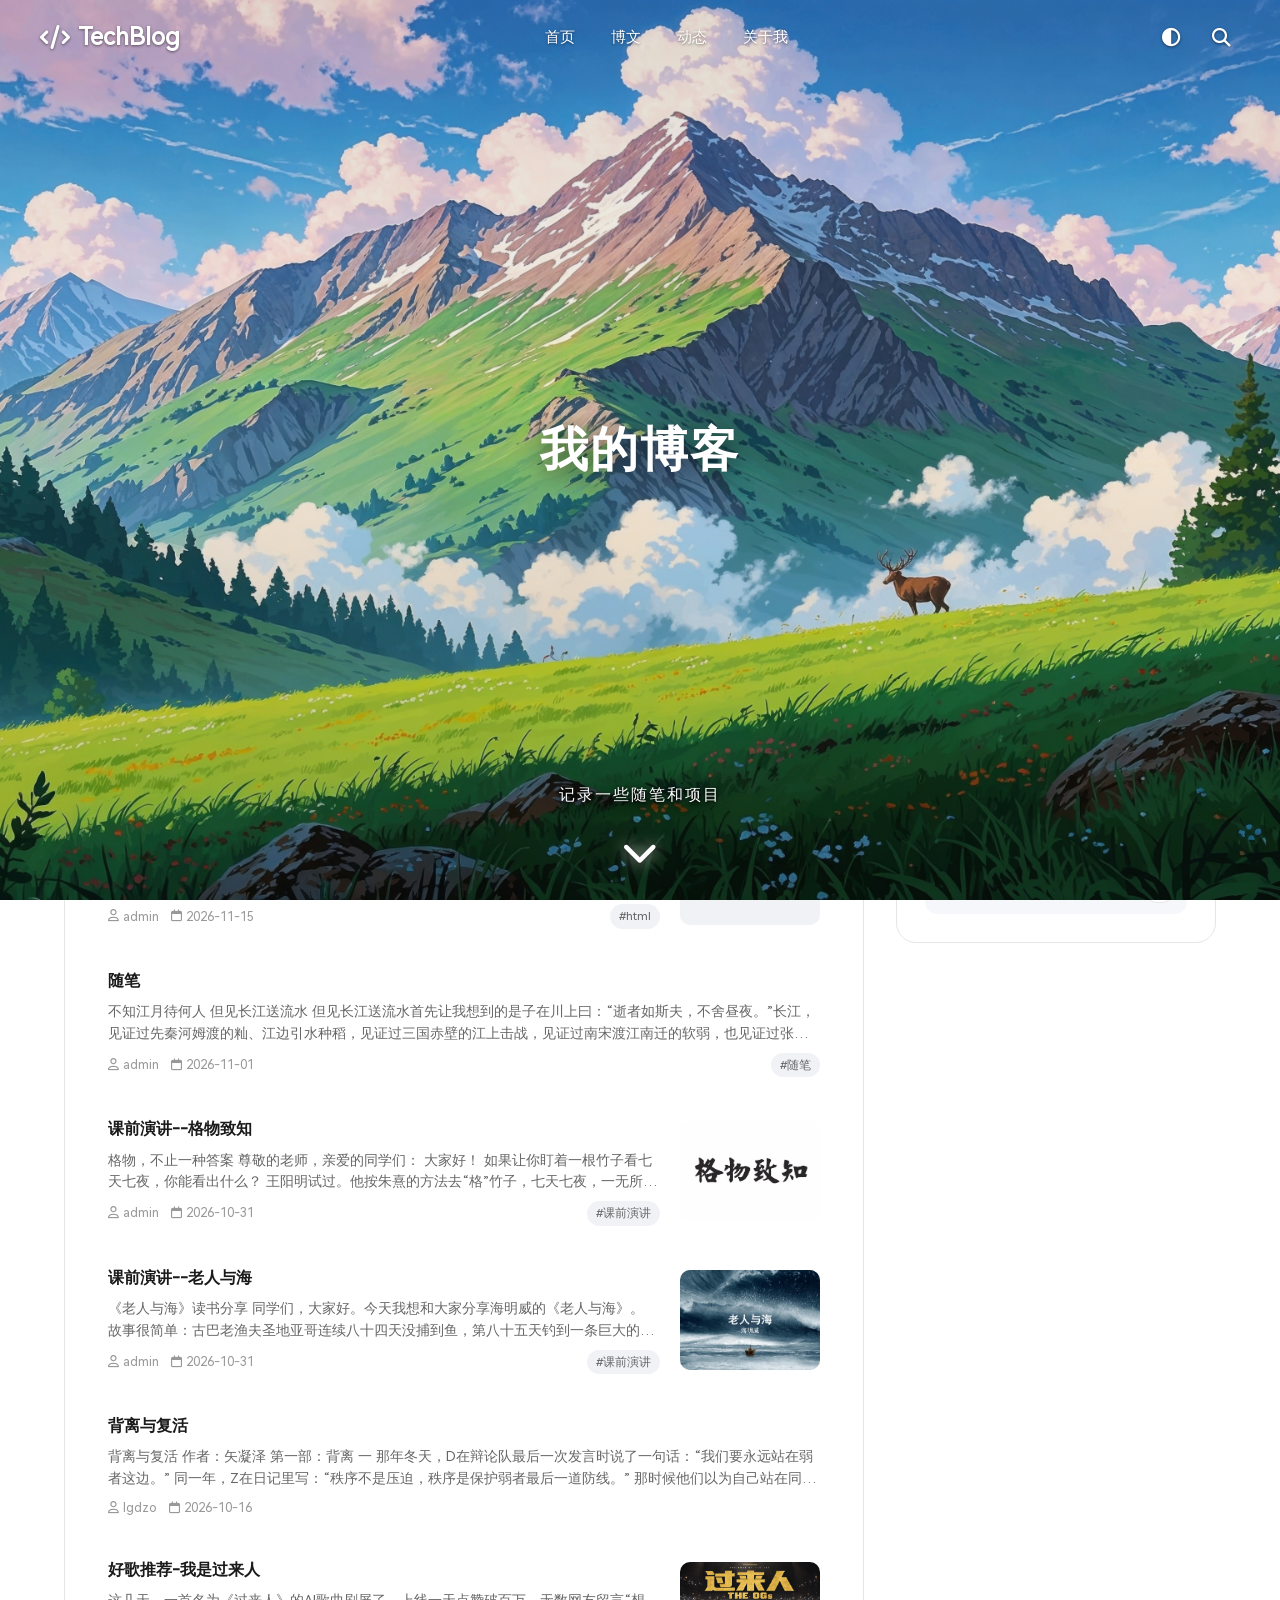
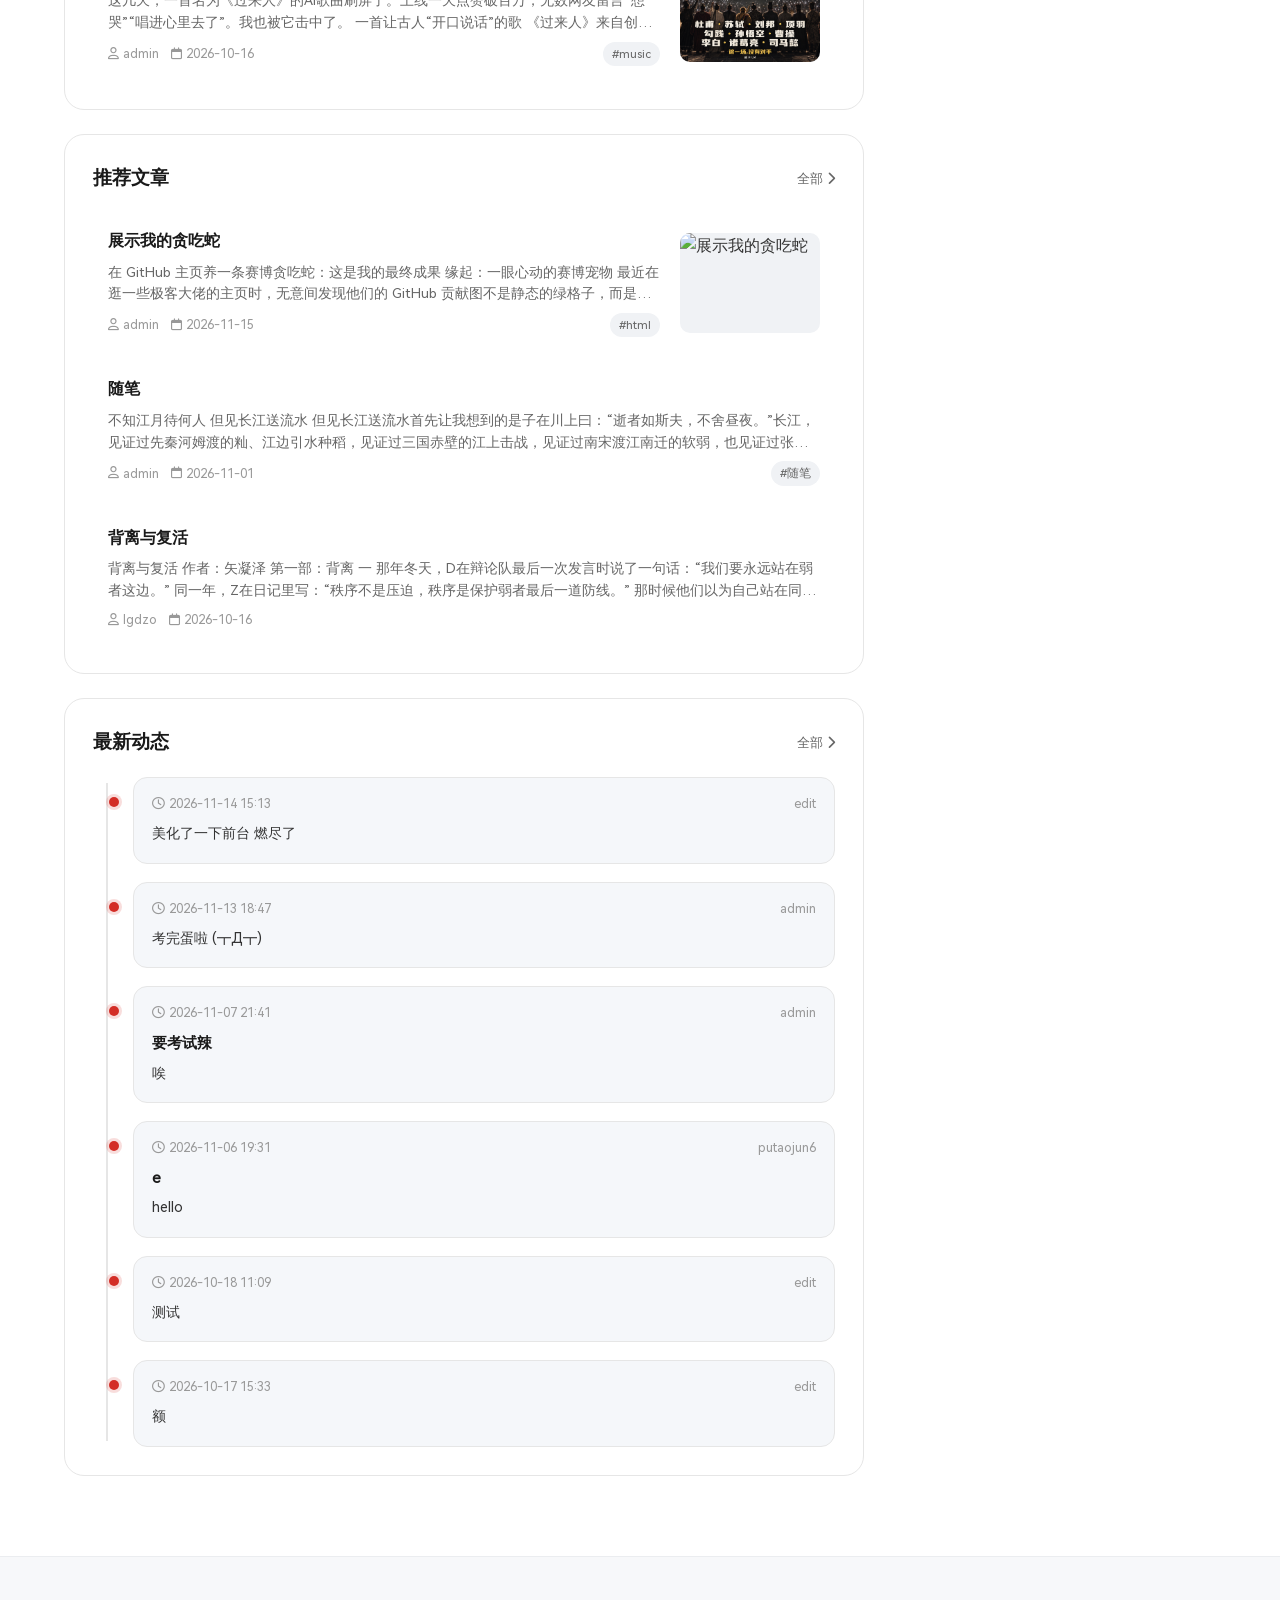
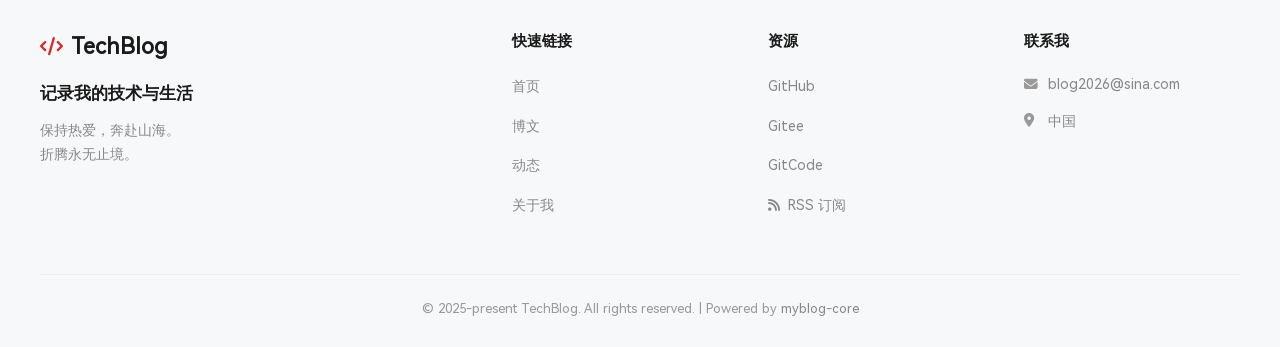
==== commit db7a8704: "deploy: 2026-11-21 12:09:15" ====
--- a/index.html
+++ b/index.html
@@ -1,16 +1,21 @@
 <!DOCTYPE html>
 <html lang="zh-CN" class="">
 <head>
-  <script>(function(){try{var t=localStorage.getItem("theme");if(t!=="light"&&t!=="dark"&&t!=="system")t="system";var m=window.matchMedia?window.matchMedia("(prefers-color-scheme: dark)"):null;var d=t==="dark"||(t==="system"&&m&&m.matches);document.documentElement.classList.toggle("dark",!!d);document.documentElement.setAttribute("data-theme",t);}catch(e){}})();</script>
+  
+
+<script>(function(){try{var t=localStorage.getItem("theme");if(t!=="light"&&t!=="dark"&&t!=="system")t="system";var m=window.matchMedia?window.matchMedia("(prefers-color-scheme: dark)"):null;var d=t==="dark"||(t==="system"&&m&&m.matches);document.documentElement.classList.toggle("dark",!!d);document.documentElement.setAttribute("data-theme",t);}catch(e){}})();</script>
 <script src="/js/theme.js" defer></script>
   <meta charset="UTF-8">
   <meta name="viewport" content="width=device-width, initial-scale=1.0">
+  <meta name="color-scheme" content="light dark">
   <title>首页</title>
   <!-- 站点主题色（后台「站点设置」可改，默认 #e60012） -->
   <style>:root { --brand-color: #d32d26 }</style>
   <link rel="stylesheet" href="/css/all.min.css">
   <link rel="stylesheet" href="/css/style.css">
   <link rel="icon" type="image/svg+xml" href="/favicon.svg">
+  <!-- RSS 入口：静态站同源读取 dist/rss.xml，动态站跳到 GitCode 的静态站镜像仓库（国内可访问） -->
+  <link rel="alternate" type="application/rss+xml" title="TechBlog RSS" href="/rss.xml">
 </head>
 <body class="has-hero" data-static="true">
   <!-- 顶部导航栏 -->
@@ -100,6 +105,10 @@
         <i class="fas fa-envelope"></i>
         <span>邮件</span>
       </a>
+      <a href="/rss.xml" class="circle-btn" target="_blank" rel="noopener" title="RSS">
+        <i class="fas fa-rss"></i>
+        <span>RSS</span>
+      </a>
     </div>
   </div>
 
@@ -139,6 +148,16 @@
           <div class="carousel-track" id="carouselTrack">
             
               <div class="carousel-slide active">
+                <a href="/posts/%E5%B1%95%E7%A4%BA%E6%88%91%E7%9A%84%E8%B4%AA%E5%90%83%E8%9B%87.html">
+                  <div class="slide-image" style="background-image: url('https://gitee.com/wng409/wng409/raw/output/github-contribution-grid-snake.svg');">
+                    <div class="slide-overlay">
+                      <h2>看看我的贪吃蛇</h2>
+                    </div>
+                  </div>
+                </a>
+              </div>
+            
+              <div class="carousel-slide ">
                 <a href="/posts/countingstars.html">
                   <div class="slide-image" style="background-image: url('/uploads/2026-10-16/1792155629949-cwdglk.jpg');">
                     <div class="slide-overlay">
@@ -159,20 +178,10 @@
               </div>
             
               <div class="carousel-slide ">
-                <a href="/posts/课前演讲--老人与海.html">
-                  <div class="slide-image" style="background-image: url('/uploads/2026-10-31/1793416405033-hbgth9.png');">
+                <a href="/posts/%E9%9A%8F%E7%AC%94.html">
+                  <div class="slide-image" style="background-image: url('/uploads/2026-11-20/1795170931026-29mu3e.jpg');">
                     <div class="slide-overlay">
-                      <h2>课前演讲--老人与海</h2>
-                    </div>
-                  </div>
-                </a>
-              </div>
-            
-              <div class="carousel-slide ">
-                <a href="/posts/课前演讲--格物致知.html">
-                  <div class="slide-image" style="background-image: url('/uploads/2026-10-31/1793416486337-lvns0o.jpg');">
-                    <div class="slide-overlay">
-                      <h2>课前演讲--格物致知</h2>
+                      <h2>随笔</h2>
                     </div>
                   </div>
                 </a>
@@ -183,13 +192,13 @@
           <button class="carousel-btn next" id="carouselNext" type="button" aria-label="下一张">&#10095;</button>
           <div class="carousel-dots">
             
-              <span class="dot active" data-index="0"></span>
-            
-              <span class="dot " data-index="1"></span>
-            
-              <span class="dot " data-index="2"></span>
-            
-              <span class="dot " data-index="3"></span>
+              <button type="button" class="dot active" data-index="0" aria-label="第 1 张"></button>
+            
+              <button type="button" class="dot " data-index="1" aria-label="第 2 张"></button>
+            
+              <button type="button" class="dot " data-index="2" aria-label="第 3 张"></button>
+            
+              <button type="button" class="dot " data-index="3" aria-label="第 4 张"></button>
             
           </div>
         </div>
@@ -206,14 +215,64 @@
       
         <div class="post-list">
           
-            <a class="post-item" href="/posts/课前演讲--格物致知.html">
-              <div class="post-item-body">
-                <h3 class="post-item-title">课前演讲--格物致知</h3>
+            <a class="post-item" href="/posts/%E5%B1%95%E7%A4%BA%E6%88%91%E7%9A%84%E8%B4%AA%E5%90%83%E8%9B%87.html">
+              <div class="post-item-body">
+                <h3 class="post-item-title" style="view-transition-name: title-26;">展示我的贪吃蛇</h3>
+                
+                  <p class="post-item-desc">在 GitHub 主页养一条赛博贪吃蛇：这是我的最终成果 缘起：一眼心动的赛博宠物 最近在逛一些极客大佬的主页时，无意间发现他们的 GitHub 贡献图不是静态的绿格子，而是一条像素风的贪吃蛇，在欢快地“吃”着那些代表代…</p>
+                
+                <div class="post-item-meta">
+                  <span style="view-transition-name: author-26;"><i class="far fa-user"></i>admin</span>
+                  <span><i class="far fa-calendar"></i>2026-11-15</span>
+                  
+                  
+                    <span class="post-item-tags">
+                      
+                        <span class="tag-pill js-tag-click" data-href="/posts.html?tag=html">#html</span>
+                      
+                    </span>
+                  
+                </div>
+              </div>
+              
+              
+                <div class="post-item-thumb">
+                  <img src="https://gitee.com/wng409/wng409/raw/output/github-contribution-grid-snake.svg" alt="展示我的贪吃蛇" loading="lazy" decoding="async">
+                </div>
+              
+            </a>
+          
+            <a class="post-item" href="/posts/%E9%9A%8F%E7%AC%94.html">
+              <div class="post-item-body">
+                <h3 class="post-item-title" style="view-transition-name: title-25;">随笔</h3>
+                
+                  <p class="post-item-desc">不知江月待何人 但见长江送流水 但见长江送流水首先让我想到的是子在川上曰：“逝者如斯夫，不舍昼夜。”长江，见证过先秦河姆渡的籼、江边引水种稻，见证过三国赤壁的江上击战，见证过南宋渡江南迁的软弱，也见证过张若虚月夜漫游赏月…</p>
+                
+                <div class="post-item-meta">
+                  <span style="view-transition-name: author-25;"><i class="far fa-user"></i>admin</span>
+                  <span><i class="far fa-calendar"></i>2026-11-01</span>
+                  
+                  
+                    <span class="post-item-tags">
+                      
+                        <span class="tag-pill js-tag-click" data-href="/posts.html?tag=%E9%9A%8F%E7%AC%94">#随笔</span>
+                      
+                    </span>
+                  
+                </div>
+              </div>
+              
+              
+            </a>
+          
+            <a class="post-item" href="/posts/%E8%AF%BE%E5%89%8D%E6%BC%94%E8%AE%B2--%E6%A0%BC%E7%89%A9%E8%87%B4%E7%9F%A5.html">
+              <div class="post-item-body">
+                <h3 class="post-item-title" style="view-transition-name: title-24;">课前演讲--格物致知</h3>
                 
                   <p class="post-item-desc">格物，不止一种答案 尊敬的老师，亲爱的同学们： 大家好！ 如果让你盯着一根竹子看七天七夜，你能看出什么？ 王阳明试过。他按朱熹的方法去“格”竹子，七天七夜，一无所获，反而病了一场。竹子没格明白，人先病倒了。一次失败未必能…</p>
                 
                 <div class="post-item-meta">
-                  <span><i class="far fa-user"></i>admin</span>
+                  <span style="view-transition-name: author-24;"><i class="far fa-user"></i>admin</span>
                   <span><i class="far fa-calendar"></i>2026-10-31</span>
                   
                   
@@ -225,21 +284,22 @@
                   
                 </div>
               </div>
-              <div class="post-item-thumb">
-                
-                  <img src="/uploads/2026-10-31/1793416486337-lvns0o.jpg" alt="" loading="lazy" decoding="async">
-                
-              </div>
-            </a>
-          
-            <a class="post-item" href="/posts/课前演讲--老人与海.html">
-              <div class="post-item-body">
-                <h3 class="post-item-title">课前演讲--老人与海</h3>
+              
+              
+                <div class="post-item-thumb">
+                  <img src="/uploads/2026-10-31/1793416486337-lvns0o.jpg" alt="课前演讲--格物致知" loading="lazy" decoding="async">
+                </div>
+              
+            </a>
+          
+            <a class="post-item" href="/posts/%E8%AF%BE%E5%89%8D%E6%BC%94%E8%AE%B2--%E8%80%81%E4%BA%BA%E4%B8%8E%E6%B5%B7.html">
+              <div class="post-item-body">
+                <h3 class="post-item-title" style="view-transition-name: title-23;">课前演讲--老人与海</h3>
                 
                   <p class="post-item-desc">《老人与海》读书分享 同学们，大家好。今天我想和大家分享海明威的《老人与海》。 故事很简单：古巴老渔夫圣地亚哥连续八十四天没捕到鱼，第八十五天钓到一条巨大的马林鱼，在海上搏斗三天三夜才杀死它。返航途中鲨鱼群不断来袭，等他…</p>
                 
                 <div class="post-item-meta">
-                  <span><i class="far fa-user"></i>admin</span>
+                  <span style="view-transition-name: author-23;"><i class="far fa-user"></i>admin</span>
                   <span><i class="far fa-calendar"></i>2026-10-31</span>
                   
                   
@@ -251,41 +311,39 @@
                   
                 </div>
               </div>
-              <div class="post-item-thumb">
-                
-                  <img src="/uploads/2026-10-31/1793416405033-hbgth9.png" alt="" loading="lazy" decoding="async">
-                
-              </div>
-            </a>
-          
-            <a class="post-item" href="/posts/背离与复活.html">
-              <div class="post-item-body">
-                <h3 class="post-item-title">背离与复活</h3>
+              
+              
+                <div class="post-item-thumb">
+                  <img src="/uploads/2026-10-31/1793416405033-hbgth9.png" alt="课前演讲--老人与海" loading="lazy" decoding="async">
+                </div>
+              
+            </a>
+          
+            <a class="post-item" href="/posts/%E8%83%8C%E7%A6%BB%E4%B8%8E%E5%A4%8D%E6%B4%BB.html">
+              <div class="post-item-body">
+                <h3 class="post-item-title" style="view-transition-name: title-19;">背离与复活</h3>
                 
                   <p class="post-item-desc">背离与复活 作者：矢凝泽 第一部：背离 一 那年冬天，D在辩论队最后一次发言时说了一句话：“我们要永远站在弱者这边。” 同一年，Z在日记里写：“秩序不是压迫，秩序是保护弱者最后一道防线。” 那时候他们以为自己站在同一边。…</p>
                 
                 <div class="post-item-meta">
-                  <span><i class="far fa-user"></i>lgdzo</span>
+                  <span style="view-transition-name: author-19;"><i class="far fa-user"></i>lgdzo</span>
                   <span><i class="far fa-calendar"></i>2026-10-16</span>
                   
                   
                 </div>
               </div>
-              <div class="post-item-thumb">
-                
-                  <span class="post-item-thumb-ph"><i class="fas fa-file-alt"></i></span>
-                
-              </div>
-            </a>
-          
-            <a class="post-item" href="/posts/好歌推荐-我是过来人.html">
-              <div class="post-item-body">
-                <h3 class="post-item-title">好歌推荐-我是过来人</h3>
+              
+              
+            </a>
+          
+            <a class="post-item" href="/posts/%E5%A5%BD%E6%AD%8C%E6%8E%A8%E8%8D%90-%E6%88%91%E6%98%AF%E8%BF%87%E6%9D%A5%E4%BA%BA.html">
+              <div class="post-item-body">
+                <h3 class="post-item-title" style="view-transition-name: title-18;">好歌推荐-我是过来人</h3>
                 
                   <p class="post-item-desc">这几天，一首名为《过来人》的AI歌曲刷屏了。上线一天点赞破百万，无数网友留言“想哭”“唱进心里去了”。我也被它击中了。 一首让古人“开口说话”的歌 《过来人》来自创作者喆FILM的“古人开麦”系列，是一首AI生成的“古人…</p>
                 
                 <div class="post-item-meta">
-                  <span><i class="far fa-user"></i>admin</span>
+                  <span style="view-transition-name: author-18;"><i class="far fa-user"></i>admin</span>
                   <span><i class="far fa-calendar"></i>2026-10-16</span>
                   
                   
@@ -297,63 +355,12 @@
                   
                 </div>
               </div>
-              <div class="post-item-thumb">
-                
-                  <img src="/uploads/2026-10-16/1792155568549-n8ho8i.jpg" alt="" loading="lazy" decoding="async">
-                
-              </div>
-            </a>
-          
-            <a class="post-item" href="/posts/countingstars.html">
-              <div class="post-item-body">
-                <h3 class="post-item-title">好歌推荐-Counting Stars</h3>
-                
-                  <p class="post-item-desc">一首被碧昂斯“退回”的歌，如何成为全球播放超40亿次的传奇 有些歌，生来就带着使命。OneRepublic的《Counting Stars》就是其中之一。今天想聊聊这首陪伴了无数人深夜的歌。 “如果这首歌不行，我们可能就…</p>
-                
-                <div class="post-item-meta">
-                  <span><i class="far fa-user"></i>admin</span>
-                  <span><i class="far fa-calendar"></i>2026-10-06</span>
-                  
-                  
-                    <span class="post-item-tags">
-                      
-                        <span class="tag-pill js-tag-click" data-href="/posts.html?tag=music">#music</span>
-                      
-                    </span>
-                  
-                </div>
-              </div>
-              <div class="post-item-thumb">
-                
-                  <img src="/uploads/2026-10-16/1792155629949-cwdglk.jpg" alt="" loading="lazy" decoding="async">
-                
-              </div>
-            </a>
-          
-            <a class="post-item" href="/posts/一次仿冒chrome钓鱼站的分析与溯源：从死循环到whois线索.html">
-              <div class="post-item-body">
-                <h3 class="post-item-title">一次仿冒Chrome钓鱼站的分析与溯源：从死循环到Whois线索</h3>
-                
-                  <p class="post-item-desc">从仿冒 Chrome 钓鱼站到 Whois 溯源：一次脱敏后的安全分析记录 前言 前几天在浏览网页时，偶然发现了一个高仿 Google Chrome 下载页面的网站： 域名里重复出现的 google-google-goo…</p>
-                
-                <div class="post-item-meta">
-                  <span><i class="far fa-user"></i>admin</span>
-                  <span><i class="far fa-calendar"></i>2026-09-13</span>
-                  
-                  
-                    <span class="post-item-tags">
-                      
-                        <span class="tag-pill js-tag-click" data-href="/posts.html?tag=src">#src</span>
-                      
-                    </span>
-                  
-                </div>
-              </div>
-              <div class="post-item-thumb">
-                
-                  <img src="/uploads/2026-10-16/1792156617636-xa79jx.jpg" alt="" loading="lazy" decoding="async">
-                
-              </div>
+              
+              
+                <div class="post-item-thumb">
+                  <img src="/uploads/2026-10-16/1792155568549-n8ho8i.jpg" alt="好歌推荐-我是过来人" loading="lazy" decoding="async">
+                </div>
+              
             </a>
           
         </div>
@@ -370,59 +377,57 @@
 
         <div class="post-list">
           
-            <a class="post-item" href="/posts/课前演讲--格物致知.html">
-              <div class="post-item-body">
-                <h3 class="post-item-title">课前演讲--格物致知</h3>
-                
-                  <p class="post-item-desc">格物，不止一种答案 尊敬的老师，亲爱的同学们： 大家好！ 如果让你盯着一根竹子看七天七夜，你能看出什么？ 王阳明试过。他按朱熹的方法去“格”竹子，七天七夜，一无所获，反而病了一场。竹子没格明白，人先病倒了。一次失败未必能…</p>
+            <a class="post-item" href="/posts/%E5%B1%95%E7%A4%BA%E6%88%91%E7%9A%84%E8%B4%AA%E5%90%83%E8%9B%87.html">
+              <div class="post-item-body">
+                <h3 class="post-item-title">展示我的贪吃蛇</h3>
+                
+                  <p class="post-item-desc">在 GitHub 主页养一条赛博贪吃蛇：这是我的最终成果 缘起：一眼心动的赛博宠物 最近在逛一些极客大佬的主页时，无意间发现他们的 GitHub 贡献图不是静态的绿格子，而是一条像素风的贪吃蛇，在欢快地“吃”着那些代表代…</p>
                 
                 <div class="post-item-meta">
                   <span><i class="far fa-user"></i>admin</span>
-                  <span><i class="far fa-calendar"></i>2026-10-31</span>
+                  <span><i class="far fa-calendar"></i>2026-11-15</span>
                   
                   
                     <span class="post-item-tags">
                       
-                        <span class="tag-pill js-tag-click" data-href="/posts.html?tag=%E8%AF%BE%E5%89%8D%E6%BC%94%E8%AE%B2">#课前演讲</span>
+                        <span class="tag-pill js-tag-click" data-href="/posts.html?tag=html">#html</span>
                       
                     </span>
                   
                 </div>
               </div>
-              <div class="post-item-thumb">
-                
-                  <img src="/uploads/2026-10-31/1793416486337-lvns0o.jpg" alt="" loading="lazy" decoding="async">
-                
-              </div>
-            </a>
-          
-            <a class="post-item" href="/posts/课前演讲--老人与海.html">
-              <div class="post-item-body">
-                <h3 class="post-item-title">课前演讲--老人与海</h3>
-                
-                  <p class="post-item-desc">《老人与海》读书分享 同学们，大家好。今天我想和大家分享海明威的《老人与海》。 故事很简单：古巴老渔夫圣地亚哥连续八十四天没捕到鱼，第八十五天钓到一条巨大的马林鱼，在海上搏斗三天三夜才杀死它。返航途中鲨鱼群不断来袭，等他…</p>
+              
+              
+                <div class="post-item-thumb">
+                  <img src="https://gitee.com/wng409/wng409/raw/output/github-contribution-grid-snake.svg" alt="展示我的贪吃蛇" loading="lazy" decoding="async">
+                </div>
+              
+            </a>
+          
+            <a class="post-item" href="/posts/%E9%9A%8F%E7%AC%94.html">
+              <div class="post-item-body">
+                <h3 class="post-item-title">随笔</h3>
+                
+                  <p class="post-item-desc">不知江月待何人 但见长江送流水 但见长江送流水首先让我想到的是子在川上曰：“逝者如斯夫，不舍昼夜。”长江，见证过先秦河姆渡的籼、江边引水种稻，见证过三国赤壁的江上击战，见证过南宋渡江南迁的软弱，也见证过张若虚月夜漫游赏月…</p>
                 
                 <div class="post-item-meta">
                   <span><i class="far fa-user"></i>admin</span>
-                  <span><i class="far fa-calendar"></i>2026-10-31</span>
+                  <span><i class="far fa-calendar"></i>2026-11-01</span>
                   
                   
                     <span class="post-item-tags">
                       
-                        <span class="tag-pill js-tag-click" data-href="/posts.html?tag=%E8%AF%BE%E5%89%8D%E6%BC%94%E8%AE%B2">#课前演讲</span>
+                        <span class="tag-pill js-tag-click" data-href="/posts.html?tag=%E9%9A%8F%E7%AC%94">#随笔</span>
                       
                     </span>
                   
                 </div>
               </div>
-              <div class="post-item-thumb">
-                
-                  <img src="/uploads/2026-10-31/1793416405033-hbgth9.png" alt="" loading="lazy" decoding="async">
-                
-              </div>
-            </a>
-          
-            <a class="post-item" href="/posts/背离与复活.html">
+              
+              
+            </a>
+          
+            <a class="post-item" href="/posts/%E8%83%8C%E7%A6%BB%E4%B8%8E%E5%A4%8D%E6%B4%BB.html">
               <div class="post-item-body">
                 <h3 class="post-item-title">背离与复活</h3>
                 
@@ -435,11 +440,8 @@
                   
                 </div>
               </div>
-              <div class="post-item-thumb">
-                
-                  <span class="post-item-thumb-ph"><i class="fas fa-file-alt"></i></span>
-                
-              </div>
+              
+              
             </a>
           
         </div>
@@ -459,6 +461,17 @@
             <div class="tl-item">
               <div class="tl-card">
                 <div class="tl-head">
+                  <span class="tl-time"><i class="far fa-clock"></i>2026-11-14 15:13</span>
+                  <span class="tl-author">edit</span>
+                </div>
+                
+                <p class="tl-text">美化了一下前台 燃尽了</p>
+              </div>
+            </div>
+          
+            <div class="tl-item">
+              <div class="tl-card">
+                <div class="tl-head">
                   <span class="tl-time"><i class="far fa-clock"></i>2026-11-13 18:47</span>
                   <span class="tl-author">admin</span>
                 </div>
@@ -515,17 +528,6 @@
               </div>
             </div>
           
-            <div class="tl-item">
-              <div class="tl-card">
-                <div class="tl-head">
-                  <span class="tl-time"><i class="far fa-clock"></i>2026-10-17 14:38</span>
-                  <span class="tl-author">admin</span>
-                </div>
-                
-                <p class="tl-text">第十条</p>
-              </div>
-            </div>
-          
         </div>
       
     </section>
@@ -538,18 +540,18 @@
     <!-- 个人名片 -->
     <section class="home-card profile-card">
       
-        <img class="profile-avatar" src="/uploads/2026-11-07/1794033327690-q1atu8.png" alt="头像" loading="lazy">
+        <img class="profile-avatar" src="/uploads/2026-11-07/1794033327690-q1atu8.png" width="88" height="88" alt="头像" loading="lazy">
       
       <h2 class="profile-name">Hello, 我的博客</h2>
       <p class="profile-desc">记录一些随笔和项目</p>
 
       <div class="profile-stats">
         <div class="stat">
-          <span class="stat-num">7</span>
+          <span class="stat-num">9</span>
           <span class="stat-label">文章</span>
         </div>
         <div class="stat">
-          <span class="stat-num">13</span>
+          <span class="stat-num">14</span>
           <span class="stat-label">动态</span>
         </div>
       </div>
@@ -572,6 +574,11 @@
               <span class="tag-count">2</span>
             </a>
           
+            <a class="tag-row" href="/posts.html?tag=html">
+              <span class="tag-name">#html</span>
+              <span class="tag-count">2</span>
+            </a>
+          
             <a class="tag-row" href="/posts.html?tag=music">
               <span class="tag-name">#music</span>
               <span class="tag-count">2</span>
@@ -582,8 +589,8 @@
               <span class="tag-count">2</span>
             </a>
           
-            <a class="tag-row" href="/posts.html?tag=html">
-              <span class="tag-name">#html</span>
+            <a class="tag-row" href="/posts.html?tag=%E9%9A%8F%E7%AC%94">
+              <span class="tag-name">#随笔</span>
               <span class="tag-count">1</span>
             </a>
           
@@ -628,6 +635,8 @@
           
           <li><a href="/about.html">关于我</a></li>
           
+          
+          
         </ul>
       </div>
 
@@ -639,6 +648,11 @@
           <li><a href="https://gitee.com/wng409" target="_blank" rel="noopener">Gitee</a></li>
           <li><a href="https://gitcode.com/wng409" target="_blank" rel="noopener">GitCode</a></li>
           
+          <li>
+            <a href="/rss.xml" target="_blank" rel="noopener">
+              <i class="fas fa-rss" style="margin-right: 8px;"></i>RSS 订阅
+            </a>
+          </li>
         </ul>
       </div>
 
@@ -671,7 +685,26 @@
   </div>
 </footer>
 
+  <!-- 微信内置浏览器提示：移动端全屏遮罩（点击穿透，指引用户点右上角「在浏览器打开」）。
+       PC 端不显示遮罩，由 /js/wechat-guard.js 调用 hm-ui 弹窗并提供「复制链接」。 -->
+  <div id="wechat-mobile-mask" aria-hidden="true">
+    <svg class="wechat-mask-arrow" viewBox="0 0 100 100" fill="none" stroke="currentColor"
+         stroke-width="3" stroke-linecap="round" stroke-linejoin="round" aria-hidden="true" focusable="false">
+      <path d="M20 80 Q 40 50 80 20" stroke-dasharray="4 4" />
+      <path d="M60 20 L80 20 L80 40" />
+    </svg>
+    <div class="wechat-mask-tip">
+      点击右上角<br>选择「在浏览器打开」
+    </div>
+    <div class="wechat-mask-hint">
+      <span class="wechat-mask-dots">···</span>
+      <span>在浏览器中打开</span>
+    </div>
+  </div>
+
   <script src="/js/hm-ui.js"></script>
   <script src="/js/main.js"></script>
+  <!-- 微信拦截：依赖 hm-ui 的 showHmModal，必须放在其后 -->
+  <script src="/js/wechat-guard.js"></script>
 </body>
 </html>
--- a/css/style.css
+++ b/css/style.css
@@ -1,5 +1,41 @@
 /* ============================================================
-   TechBlog 样式表 v2.2
+   View Transitions（MPA 原生跨页过渡）
+   ------------------------------------------------------------
+   @view-transition 让多页应用在跳转时自动淡入淡出；
+   共享元素（view-transition-name）由各模板内联声明，无需 JS。
+   ============================================================ */
+@view-transition { navigation: auto; }
+
+::view-transition-old(root) {
+  animation-duration: 0.2s;
+  animation-timing-function: ease-out;
+}
+::view-transition-new(root) {
+  animation-duration: 0.35s;
+  animation-timing-function: cubic-bezier(0.16, 1, 0.3, 1);
+}
+::view-transition-group(*) {
+  animation-duration: 0.35s;
+  animation-timing-function: cubic-bezier(0.16, 1, 0.3, 1);
+}
+
+/* 标签/作者等小元素：飞行时不换行、不形变 */
+[style*="view-transition-name:"] {
+  display: inline-flex !important;
+  align-items: center;
+  white-space: nowrap;
+}
+
+/* 标题例外：保持块级可换行，否则长标题会被 nowrap 撑出容器 */
+h1[style*="view-transition-name:"],
+h2[style*="view-transition-name:"],
+h3[style*="view-transition-name:"] {
+  display: block !important;
+  white-space: normal;
+}
+
+/* ============================================================
+   TechBlog 样式表 v5.0
    ============================================================ */
 
 /* ============================================================
@@ -16,6 +52,14 @@
   display: none;
   width: 0;
   height: 0;
+}
+/* 引入鸿蒙字体 */
+@font-face {
+  font-family: 'HarmonyOS_Sans';
+  src: url('/HarmonyOS_Sans_Regular.ttf') format('truetype');
+  font-weight: normal;
+  font-style: normal;
+  font-display: swap; /* 让字体加载期间先显示默认字体，不白屏 */
 }
 :root {
   --hw-red: var(--brand-color, #e60012);
@@ -86,7 +130,8 @@
   margin: 0;
   padding: 0;
   box-sizing: border-box;
-  font-family: 'Segoe UI', 'Microsoft YaHei', sans-serif;
+  /* 把鸿蒙字体放在最前面 */
+  font-family: 'HarmonyOS_Sans', -apple-system, BlinkMacSystemFont, 'Segoe UI', 'Microsoft YaHei', sans-serif;
 }
 
 body {
@@ -278,7 +323,9 @@
   /* 默认白底 */
   background: var(--bg);
   
-  z-index: 9999;
+  /* 必须压过 header：导航在文件末尾被提到 z-index:10000 !important，
+     菜单取 10001 才能完整覆盖导航栏，避免菜单自己的头部 / 关闭按钮被导航遮住 */
+  z-index: 10001 !important;
   transform: translateX(100%);
   transition: transform 0.35s cubic-bezier(0.4, 0, 0.2, 1), visibility 0.35s;
   display: flex;
@@ -308,6 +355,12 @@
   align-items: center;
   padding: 16px 24px;
   border-bottom: 1px solid var(--hw-border);
+  /* 菜单内容较长时会内部滚动，头部必须吸顶，关闭按钮才始终可见可点 */
+  position: sticky;
+  top: 0;
+  z-index: 1;
+  background: var(--bg);
+  flex: 0 0 auto;
 }
 
 .mobile-menu-header .logo {
@@ -322,7 +375,24 @@
   font-size: 1.5rem;
   color: var(--text);
   cursor: pointer;
+  /* 44px 最小触控区，避免手机上点不中 */
+  min-width: 44px;
+  min-height: 44px;
+  display: inline-flex;
+  align-items: center;
+  justify-content: center;
+  border-radius: 50%;
   padding: 8px;
+  line-height: 1;
+  position: relative;
+  z-index: 2;
+  transition: background-color 0.2s, color 0.2s;
+}
+
+.menu-close:hover,
+.menu-close:active {
+  background: var(--hw-light-gray);
+  color: var(--hw-red);
 }
 
 .mobile-menu-list {
@@ -370,7 +440,10 @@
 .mobile-menu-footer {
   display: flex;
   justify-content: center;
+  /* 4 个入口（主题 / GitHub / 邮件 / RSS）：窄屏自动换行，不撑破屏幕 */
+  flex-wrap: wrap;
   gap: 40px;
+  row-gap: 24px;
   padding: 32px 24px;
   border-top: 1px solid var(--hw-border);
 }
@@ -490,6 +563,9 @@
   display: inline-block;
   width: 10px;
   height: 10px;
+  border: 0;
+  padding: 0;
+  cursor: pointer;
   border-radius: 50%;
   background: rgba(255, 255, 255, 0.5);
   margin: 0 6px;
@@ -1013,6 +1089,9 @@
 
 /* ---------- 文章网格 ---------- */
 .posts-grid {
+  /* 等高卡片：网格默认 stretch，同一行的卡片高度严格一致；
+     卡片内部用 flex 纵向布局把 meta 推到最底部，形成对齐基线 */
+  align-items: stretch;
   display: grid;
   grid-template-columns: repeat(2, 1fr);
   gap: 24px;
@@ -1020,6 +1099,7 @@
 .post-card {
   display: flex;
   flex-direction: column;
+  height: 100%;
   background: var(--card-bg);
   border: 1px solid var(--hw-border);
   border-radius: 12px;
@@ -1041,22 +1121,13 @@
 .post-card:hover .post-card-cover img {
   transform: scale(1.04);
 }
-.post-card-placeholder {
-  width: 100%;
-  height: 100%;
-  display: flex;
-  align-items: center;
-  justify-content: center;
-  color: var(--text-faint);
-  font-size: 1.8rem;
-  background: var(--surface-alt);
-}
 .post-card-body {
   padding: 20px 22px 22px;
   display: flex;
   flex-direction: column;
   gap: 14px;
   flex: 1;
+  overflow: hidden; /* 防止内容过长撑爆卡片 */
 }
 .post-card-title {
   font-size: 1rem;
@@ -1073,13 +1144,28 @@
 }
 .post-card:hover .post-card-title { color: var(--hw-red); }
 
+/* ---------- 卡片摘要：仅无封面卡片渲染，PC 最多 6 行省略 ---------- */
+.post-card-excerpt {
+  font-size: 14px;
+  color: var(--text-muted);
+  line-height: 1.6;
+  margin-bottom: 16px;
+  display: -webkit-box;
+  -webkit-line-clamp: 6;
+  -webkit-box-orient: vertical;
+  overflow: hidden;
+  word-break: break-word;
+}
+
 /* ---------- 卡片底部：日期 + 作者 | 标签 ---------- */
 .post-card-meta {
   display: flex;
   align-items: center;
   justify-content: space-between;
   gap: 8px;
-  margin-top: auto;
+  margin-top: auto; /* 沉底：把底部信息推到卡片最下方 */
+  padding-top: 16px;
+  border-top: 1px solid var(--border);
   flex-wrap: wrap;
 }
 .post-card-meta-left {
@@ -1287,6 +1373,8 @@
   .posts-hero h1 { font-size: 1.6rem; }
   .posts-grid { grid-template-columns: 1fr; gap: 16px; }
   .post-card-cover { aspect-ratio: 900 / 600; }
+  /* 单列布局下空间更宽松，摘要多显示几行 */
+  .post-card-excerpt { -webkit-line-clamp: 10; }
 }
 
 /* ============================================================
@@ -1433,11 +1521,38 @@
   .site-footer {
     padding: 48px 20px 24px;
   }
+
+  /* 移动端改为两列：快速链接 | 资源，第二行 联系我 | 空 */
   .footer-grid {
-    grid-template-columns: 1fr;
-    gap: 32px;
+    grid-template-columns: 1fr 1fr;
+    gap: 32px 16px;      /* 上下 32px，左右 16px */
     margin-bottom: 36px;
   }
+
+  /* 品牌区（Logo + 标语）横跨两列 */
+  .footer-brand {
+    grid-column: 1 / -1;
+    margin-bottom: 8px;
+  }
+
+  /* 邮箱强制单行：不换行 + 略缩字号与字距 */
+  .footer-contact {
+    flex-wrap: nowrap;
+  }
+  .footer-contact a {
+    white-space: nowrap !important;
+    font-size: 12px !important;
+    letter-spacing: -0.5px;
+    word-break: keep-all;
+  }
+  .contact-email {
+    word-break: keep-all;
+  }
+}
+
+/* 版权区保持居中，不受两列布局影响 */
+.footer-bottom {
+  text-align: center;
 }
 
 /* ============================================================
@@ -2924,11 +3039,19 @@
   margin: 0 auto 80px;
   padding: 0 24px;
   box-sizing: border-box;
+  /* 第二屏刚好填满剩余视口：总高 - 导航 - 露出的图片 */
+  min-height: calc(100vh - var(--nav-h, 76px) - 40vh);
 }
 
 /* 第二屏顶部大字：直接复用首屏副标题 */
 .home-headline {
-  margin: 0 0 12px;
+  text-align: center !important;
+  width: 100%;
+  display: block;
+  /* 上下 10px、左右 20px 安全边距，绝不让文字贴边 */
+  padding: 10px 20px !important;
+  box-sizing: border-box;
+  margin: 10px auto 12px !important;
   font-size: clamp(1.8rem, 3.4vw, 2.6rem);
   font-weight: 700;
   line-height: 1.25;
@@ -2956,7 +3079,7 @@
   top: 0;
   left: 0;
   width: 100%;
-  transform: translateY(calc(-100% + 160px)) !important;
+  transform: translateY(calc(-100% + 40vh)) !important;
   z-index: 1 !important;
 }
 
@@ -2985,6 +3108,8 @@
   display: flex;
   flex-direction: column;
   gap: 24px;
+  /* 与 Banner 同高，视觉平衡 */
+  min-height: calc(100vh - 30vh - 120px);
 }
 
 .home-card {
@@ -3039,7 +3164,11 @@
 
 .home-banner.banner-carousel .carousel-wrapper {
   max-width: none;
-  height: 450px;
+  /* 锁定 900×600（3:2），避免移动端被拉成竖条 */
+  width: 100%;
+  aspect-ratio: 900 / 600 !important;
+  height: auto !important;
+  min-height: auto !important;
   border-radius: 20px;
   overflow: hidden;
   position: relative;
@@ -3113,7 +3242,10 @@
 
 /* 空态：浅蓝底 + 大字 + 药丸按钮 */
 .home-banner-empty {
-  height: 450px;
+  width: 100%;
+  aspect-ratio: 900 / 600 !important;
+  height: auto !important;
+  min-height: auto !important;
   border-radius: 20px;
   background: var(--hm-primary-bg, #e6efff);
   display: flex;
@@ -3250,16 +3382,6 @@
   object-fit: cover;
 }
 
-.post-item-thumb-ph {
-  display: flex;
-  align-items: center;
-  justify-content: center;
-  width: 100%;
-  height: 100%;
-  color: var(--text-faint);
-  font-size: 1.35rem;
-}
-
 /* 文章 meta 里的标签组：贴右显示，最多 2 个 */
 .post-item-tags {
   display: inline-flex;
@@ -3446,11 +3568,20 @@
 
 .profile-stats {
   display: flex;
-  justify-content: space-around;
-  padding: 14px 0;
+  justify-content: space-around;   /* 均匀分布 */
+  gap: 16px;                       /* 强制拉开间距 */
+  padding: 16px 0;
   margin-bottom: 20px;
   border-top: 1px solid var(--border);
   border-bottom: 1px solid var(--border);
+}
+
+.profile-stats .stat {
+  display: flex;
+  flex-direction: column;
+  align-items: center;
+  gap: 4px;
+  min-width: 56px;
 }
 
 .stat {
@@ -3539,6 +3670,7 @@
   .home-main {
     margin: 0 auto 56px;
     padding: 0 16px;
+    min-height: calc(100vh - 56px - 30vh);
   }
 
   .home-grid {
@@ -3560,12 +3692,13 @@
 
   /* 移动端没有侧栏名片，露头更少一点 */
   body:not(.has-hero) #homeHero.hero-cover {
-    transform: translateY(calc(-100% + 120px)) !important;
-  }
-
-  .home-banner.banner-carousel .carousel-wrapper,
-  .home-banner-empty {
-    height: 240px;
+    transform: translateY(calc(-100% + 30vh)) !important;
+  }
+
+  /* 手机端侧栏在下方堆叠，不需要强制高度 */
+  .home-side {
+    min-height: 0;
+    height: auto;
   }
 
   .home-banner.banner-carousel .slide-overlay {
@@ -3850,6 +3983,14 @@
 .history-date { font-size: 13px; color: var(--text-muted); font-weight: 600; margin-bottom: 4px; display: block; }
 .history-title { font-weight: 700; font-size: 16px; margin-bottom: 4px; color: var(--text-strong); }
 .history-desc { font-size: 14px; color: var(--text-muted); }
+.history-desc code {
+  background: var(--surface-alt);
+  color: var(--primary);
+  padding: 2px 6px;
+  border-radius: 4px;
+  font-size: 0.85em;
+  font-family: monospace;
+}
 
 @media (max-width: 900px) {
   .about-wrapper { grid-template-columns: 1fr; gap: 24px; margin-top: 84px; }
@@ -3903,3 +4044,455 @@
     display: none !important;
   }
 }
+
+/* ============================================================
+   首屏与头像：修复换页瞬间的「大头像漂浮」闪烁
+   ============================================================ */
+/* 1) 首屏必须是不透明实体，加载瞬间挡住下方所有内容 */
+.hero-cover {
+  background-color: #111 !important;
+}
+
+/* 2) 未收起时提到最顶层；收起态仍由 #homeHero.hero-cover 的 z-index:1 接管 */
+body.has-hero .hero-cover {
+  z-index: 9999 !important;
+}
+
+/* 3) 头像固定尺寸并裁剪，避免转场 / 图片未加载时被拉伸 */
+.profile-avatar {
+  width: 88px !important;
+  height: 88px !important;
+  overflow: hidden !important;
+  border-radius: 50% !important;
+}
+
+/* ============================================================
+   层级修正：导航永远压过首屏大图（hero 基础 z-index 为 1001）
+   ============================================================ */
+header {
+  z-index: 10000 !important;
+}
+
+/* 首屏：低于导航、高于普通内容（内容 z-index 2） */
+body.has-hero .hero-cover {
+  z-index: 999 !important;
+}
+
+/* ============================================================
+   层级栈（从低到高，改层级只改这一段，避免各处互相打架）
+   ------------------------------------------------------------
+   普通内容 2 → 首屏帷幕 999 → 导航栏 10000
+   → 全屏菜单 10001 → 全局弹窗 10050 → Toast 99999
+   ============================================================ */
+.mobile-menu,
+body.has-hero .mobile-menu {
+  z-index: 10001 !important;   /* 必须压过 header(10000)，否则菜单头部与关闭按钮被导航遮住 */
+}
+
+/* 全局弹窗（hm-ui.js 注入）永远在最上层，菜单展开时也能正常显示 */
+.hm-modal {
+  z-index: 10050 !important;
+}
+
+/* ============================================================
+   第二屏高度基准：导航高度变量 + 名片拉伸
+   ============================================================ */
+:root {
+  --nav-h: 76px;          /* 与 header 实际高度保持一致 */
+}
+
+/* 侧栏高于其余两张卡时，个人名片吃掉剩余空间 */
+.home-side .profile-card {
+  flex: 1 0 auto;
+  display: flex;
+  flex-direction: column;
+  justify-content: center;
+  align-items: center;   /* 防止「关于我」胶囊按钮被拉伸成整宽 */
+}
+
+/* ============================================================
+   微信内置浏览器提示（移动端全屏遮罩）
+   ------------------------------------------------------------
+   核心是 pointer-events: none —— 遮罩只负责「挡住内容 + 指引」，
+   绝不拦截手势，否则用户点不到右上角「…」→「在浏览器打开」。
+   显示由 /js/wechat-guard.js 添加 .show 控制，默认不渲染。
+   ============================================================ */
+#wechat-mobile-mask {
+  position: fixed;
+  inset: 0;
+  z-index: 999999;            /* 高于 toast(99999) 与全屏菜单(10001)，微信里一律盖住 */
+  display: none;
+  color: #fff;
+  background: rgba(28, 28, 30, 0.96);
+  pointer-events: none;       /* 点击穿透：用户才能操作微信右上角菜单 */
+  -webkit-user-select: none;
+  user-select: none;
+  -webkit-tap-highlight-color: transparent;
+}
+
+#wechat-mobile-mask.show {
+  display: block;
+}
+
+/* 右上角虚线弯箭头：指向微信「…」菜单 */
+.wechat-mask-arrow {
+  position: absolute;
+  top: calc(8px + env(safe-area-inset-top));
+  right: 10px;
+  width: 104px;
+  height: 104px;
+  color: #fff;
+  opacity: 0.92;
+}
+
+/* 中间虚线提示框 */
+.wechat-mask-tip {
+  position: absolute;
+  top: 38%;
+  left: 50%;
+  transform: translate(-50%, -50%);
+  width: max-content;
+  max-width: 84vw;
+  padding: 18px 34px;
+  border: 2px dashed rgba(255, 255, 255, 0.8);
+  border-radius: 50px;
+  font-size: 17px;
+  line-height: 1.7;
+  letter-spacing: 2px;
+  text-align: center;
+  font-family: "KaiTi", "STKaiti", "Songti SC", serif;
+}
+
+/* 底部模拟微信菜单的指示条 */
+.wechat-mask-hint {
+  position: absolute;
+  top: 62%;
+  left: 50%;
+  transform: translateX(-50%);
+  display: flex;
+  align-items: center;
+  gap: 12px;
+  padding: 10px 18px;
+  border-radius: 10px;
+  background: rgba(255, 255, 255, 0.12);
+  font-size: 14px;
+  color: rgba(255, 255, 255, 0.92);
+  white-space: nowrap;
+}
+
+.wechat-mask-dots {
+  display: flex;
+  align-items: center;
+  justify-content: center;
+  width: 34px;
+  height: 34px;
+  border-radius: 50%;
+  background: #fff;
+  color: #000;
+  font-weight: 700;
+  font-size: 15px;
+  letter-spacing: 1px;
+}
+
+/* 轻微呼吸动效，引导视线到右上角；尊重系统「减少动态效果」设置 */
+@media (prefers-reduced-motion: no-preference) {
+  #wechat-mobile-mask.show .wechat-mask-arrow {
+    animation: wechatArrowNudge 1.8s ease-in-out infinite;
+  }
+}
+
+@keyframes wechatArrowNudge {
+  0%, 100% { transform: translateY(0); }
+  50%      { transform: translateY(-6px); }
+}
+
+/* ============================================================
+   状态页标题：居中、无左侧色条，保留下划线（跟随站点主题色）
+   ============================================================ */
+.status-heading {
+  display: block;            /* 覆盖全局 .section-title 的 flex 横排 */
+  text-align: center;
+  margin: 0 0 40px;
+}
+
+.status-heading::before { display: none; }   /* 去掉标题前的红色竖条 */
+
+.status-heading h2 {
+  display: inline-block;
+  font-size: 1.75rem;
+  font-weight: 600;
+  color: var(--text-strong);
+  margin: 0 0 8px;
+  padding-bottom: 12px;
+  position: relative;
+}
+
+.status-heading h2::after {
+  content: '';
+  position: absolute;
+  left: 50%;
+  bottom: 0;
+  transform: translateX(-50%);
+  width: 32px;
+  height: 3px;
+  background: var(--brand-color, #e60012);   /* 动态注入的站点主题色 */
+  border-radius: 2px;
+}
+
+/* 「数据每秒自动更新」独占一行 */
+.status-heading p { display: block; margin: 0; }
+
+/* 进度条宽度交给 CSS 变量（模板不再写 width 内联样式） */
+.status-bar i { width: var(--pct, 0%); }
+
+/* 趋势图 CPU 曲线固定红色，与 JS 绘制颜色、图例保持一致 */
+.status-chart-legend .legend-cpu { background: #e60012; }
+
+/* ============================================================
+   公网状态页（复刻 demo：浅灰底 + 白卡片 + 状态条）
+   作用域：.status-public，避免影响前台其它页面
+   ============================================================ */
+.section.status-public {
+  --sp-bg: #f7f8fa;
+  --sp-card: #ffffff;
+  --sp-text: #111111;
+  --sp-sub: #888888;
+  --sp-light: #b0b0b0;
+  --sp-border: #e5e7eb;
+  --sp-success: #10b981;
+  --sp-success-bg: #ecfdf5;
+  --sp-warning: #f59e0b;
+  --sp-warning-bg: #fffbeb;
+  --sp-danger: #ef4444;
+  --sp-danger-bg: #fef2f2;
+
+  background: var(--sp-bg);
+  padding: 40px 20px 24px;
+}
+
+.status-public .sp-container { width: 100%; max-width: 860px; margin: 0 auto; }
+
+/* ---------- 头部 ---------- */
+.status-public .page-header {
+  text-align: center;
+  margin: 0 0 28px;
+  background: transparent;   /* 防止继承全局 header 的白色底栏与阴影 */
+  box-shadow: none;
+  border: 0;
+}
+.status-public .page-header h1 {
+  font-size: 32px;
+  font-weight: 800;
+  color: var(--sp-text);
+  letter-spacing: 1px;
+  margin: 0;
+}
+.status-public .page-header h1::after {
+  content: '';
+  display: block;
+  width: 32px;
+  height: 3px;
+  background-color: var(--brand-color, #e60012);
+  border-radius: 2px;
+  margin: 12px auto 0;
+}
+.status-public .page-header p { font-size: 14px; color: var(--sp-sub); margin: 12px 0 0; }
+
+/* ---------- 总览横幅 ---------- */
+.status-public .status-banner {
+  display: flex;
+  align-items: center;
+  gap: 14px;
+  border-radius: 12px;
+  padding: 16px 20px;
+  margin-bottom: 24px;
+  border: 1px solid transparent;
+}
+.status-public .status-banner.is-ok {
+  background: var(--sp-success-bg);
+  border-color: rgba(16, 185, 129, .25);
+}
+.status-public .status-banner.is-bad {
+  background: var(--sp-danger-bg);
+  border-color: rgba(239, 68, 68, .25);
+}
+.status-public .status-banner.is-loading,
+.status-public .status-banner.is-unknown {
+  background: #f3f4f6;
+  border-color: var(--sp-border);
+}
+.status-public .status-banner h3 { margin: 0 0 4px; font-size: 15px; font-weight: 700; }
+.status-public .status-banner.is-ok h3 { color: var(--sp-success); }
+.status-public .status-banner.is-bad h3 { color: var(--sp-danger); }
+.status-public .status-banner.is-loading h3,
+.status-public .status-banner.is-unknown h3 { color: var(--sp-sub); }
+.status-public .status-banner p { margin: 0; font-size: 13px; color: var(--sp-sub); }
+
+/* ---------- 卡片 ---------- */
+.status-public .card {
+  background: var(--sp-card);
+  border: 1px solid var(--sp-border);
+  border-radius: 12px;
+  margin-bottom: 24px;
+  overflow: hidden;
+  box-shadow: 0 1px 3px rgba(0, 0, 0, .02);
+}
+.status-public .card-header {
+  padding: 16px 20px;
+  border-bottom: 1px solid var(--sp-border);
+  display: flex;
+  justify-content: space-between;
+  align-items: center;
+}
+.status-public .card-header h2 { font-size: 16px; font-weight: 700; color: var(--sp-text); margin: 0; }
+.status-public .time-switcher { display: flex; gap: 12px; align-items: center; font-size: 13px; color: var(--sp-sub); }
+.status-public .time-label { font-weight: 500; color: var(--sp-text); white-space: nowrap; }
+
+/* ---------- 服务状态 ---------- */
+.status-public .service-list { padding: 20px; display: flex; flex-direction: column; gap: 24px; }
+.status-public .service-item { display: flex; flex-direction: column; gap: 10px; }
+.status-public .service-info { display: flex; justify-content: space-between; align-items: baseline; gap: 12px; font-size: 14px; }
+.status-public .service-name {
+  font-weight: 600;
+  color: var(--sp-text);
+  display: flex;
+  align-items: center;
+  gap: 8px;
+}
+.status-public .dot { width: 8px; height: 8px; border-radius: 50%; background: var(--sp-success); flex: 0 0 auto; }
+.status-public .dot.is-bad { background: var(--sp-danger); }
+.status-public .dot.is-muted { background: var(--sp-light); }
+.status-public .service-uptime { color: var(--sp-sub); font-size: 13px; white-space: nowrap; }
+.status-public .service-uptime.is-ok { color: var(--sp-success); }
+.status-public .service-uptime.is-warn { color: var(--sp-warning); }
+.status-public .service-uptime.is-bad { color: var(--sp-danger); }
+.status-public .service-empty { color: var(--sp-sub); font-size: 14px; }
+
+.status-public .status-bars { display: flex; gap: 1px; height: 36px; }
+.status-public .status-bar {
+  flex: 1;
+  height: 100%;              /* 覆盖前台旧状态页的 .status-bar { height: 8px } */
+  margin: 0;
+  border-radius: 2px;
+  background: var(--sp-success);
+  cursor: pointer;
+  position: relative;
+  overflow: visible;
+}
+.status-public .status-bar.warning { background: var(--sp-warning); }
+.status-public .status-bar.danger { background: var(--sp-danger); }
+.status-public .status-bar.unknown { background: #d9dde3; }
+.status-public .status-bar::after {
+  content: attr(data-tooltip);
+  position: absolute;
+  bottom: 100%;
+  left: 50%;
+  transform: translateX(-50%) translateY(5px);
+  background: #1f2937;
+  color: #fff;
+  font-size: 11px;
+  padding: 4px 8px;
+  border-radius: 4px;
+  white-space: nowrap;
+  opacity: 0;
+  pointer-events: none;
+  z-index: 10;
+}
+.status-public .status-bar:hover::after { opacity: 1; }
+
+/* ---------- 备份 ---------- */
+.status-public .backup-grid { display: flex; flex-wrap: wrap; padding: 20px; gap: 32px; }
+.status-public .backup-info { display: flex; flex-direction: column; gap: 8px; }
+.status-public .backup-label { font-size: 13px; color: var(--sp-sub); }
+.status-public .backup-val {
+  font-size: 16px;
+  font-weight: 700;
+  color: var(--sp-success);
+  display: flex;
+  align-items: center;
+  gap: 6px;
+}
+.status-public .backup-val.is-bad { color: var(--sp-danger); }
+.status-public .backup-val.is-muted { color: var(--sp-sub); }
+.status-public .backup-val.is-neutral { color: var(--sp-text); }
+
+/* ---------- 异常记录 ---------- */
+.status-public .anomaly-list { padding: 0; margin: 0; list-style: none; }
+.status-public .anomaly-item {
+  display: flex;
+  justify-content: space-between;
+  align-items: center;
+  gap: 12px;
+  padding: 16px 20px;
+  border-bottom: 1px solid var(--sp-border);
+  font-size: 14px;
+  color: var(--sp-text);
+}
+.status-public .anomaly-item:last-child { border-bottom: none; }
+.status-public .anomaly-main { min-width: 0; }
+.status-public .anomaly-time {
+  color: var(--sp-sub);
+  font-family: ui-monospace, SFMono-Regular, Menlo, monospace;
+  font-size: 13px;
+  white-space: nowrap;
+}
+.status-public .anomaly-tag {
+  display: inline-block;
+  padding: 2px 8px;
+  border-radius: 4px;
+  font-size: 12px;
+  font-weight: 500;
+  margin-right: 8px;
+}
+.status-public .anomaly-tag.danger { background: var(--sp-danger-bg); color: var(--sp-danger); }
+.status-public .anomaly-tag.success { background: var(--sp-success-bg); color: var(--sp-success); }
+.status-public .anomaly-empty { padding: 16px 20px; color: var(--sp-sub); font-size: 14px; }
+
+/* ---------- 底部倒计时 ---------- */
+.status-public .footer-timer {
+  text-align: center;
+  font-size: 13px;
+  color: var(--sp-sub);
+  margin-top: 40px;
+  padding-bottom: 20px;
+  display: flex;
+  align-items: center;
+  justify-content: center;
+  gap: 6px;
+}
+.status-public .footer-timer svg { animation: spTimerSpin 3s linear infinite; }
+@keyframes spTimerSpin { 100% { transform: rotate(360deg); } }
+
+@media (prefers-reduced-motion: reduce) {
+  .status-public .footer-timer svg { animation: none; }
+}
+
+/* ---------- 深色模式 ---------- */
+.dark .section.status-public,
+html.dark .status-public {
+  --sp-bg: #0f1216;
+  --sp-card: #15181f;
+  --sp-text: #e6e9ef;
+  --sp-sub: #98a1b0;
+  --sp-light: #5d6a7d;
+  --sp-border: #242a36;
+  --sp-success-bg: rgba(16, 185, 129, .10);
+  --sp-warning-bg: rgba(245, 158, 11, .12);
+  --sp-danger-bg: rgba(239, 68, 68, .12);
+}
+.dark .status-public .status-banner.is-loading,
+.dark .status-public .status-banner.is-unknown { background: #1b1f28; }
+.dark .status-public .status-bar.unknown { background: #2a3140; }
+.dark .status-public .status-bar::after { background: #0b0d11; border: 1px solid #2a3140; }
+
+/* ---------- 移动端 ---------- */
+@media (max-width: 600px) {
+  .section.status-public { padding: 24px 12px 16px; }
+  .status-public .page-header h1 { font-size: 26px; }
+  .status-public .status-bars { height: 24px; gap: 1px; }
+  .status-public .card-header { padding: 12px 16px; flex-direction: column; align-items: flex-start; gap: 8px; }
+  .status-public .service-list { padding: 16px; gap: 20px; }
+  .status-public .service-info { flex-direction: column; align-items: flex-start; gap: 6px; }
+  .status-public .backup-grid { flex-direction: column; gap: 16px; padding: 16px; }
+  .status-public .anomaly-item { flex-direction: column; align-items: flex-start; gap: 6px; }
+}
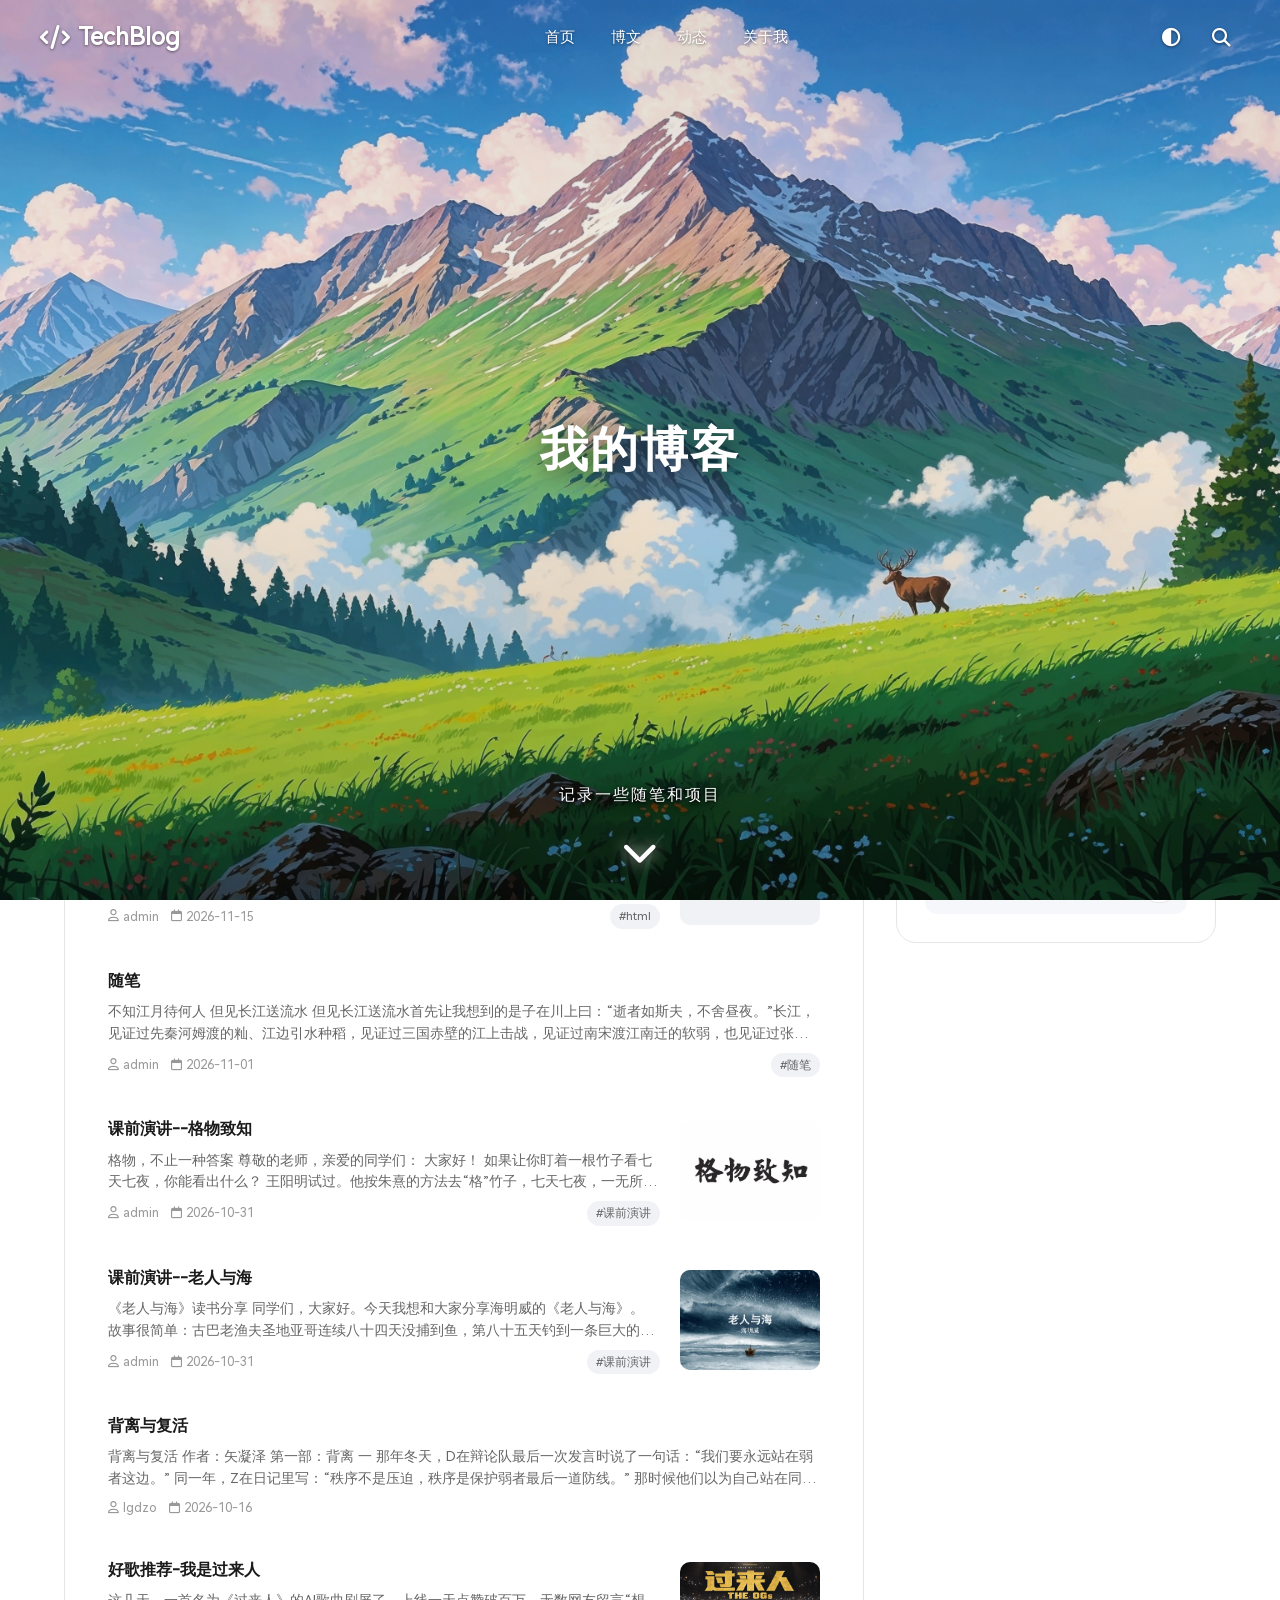
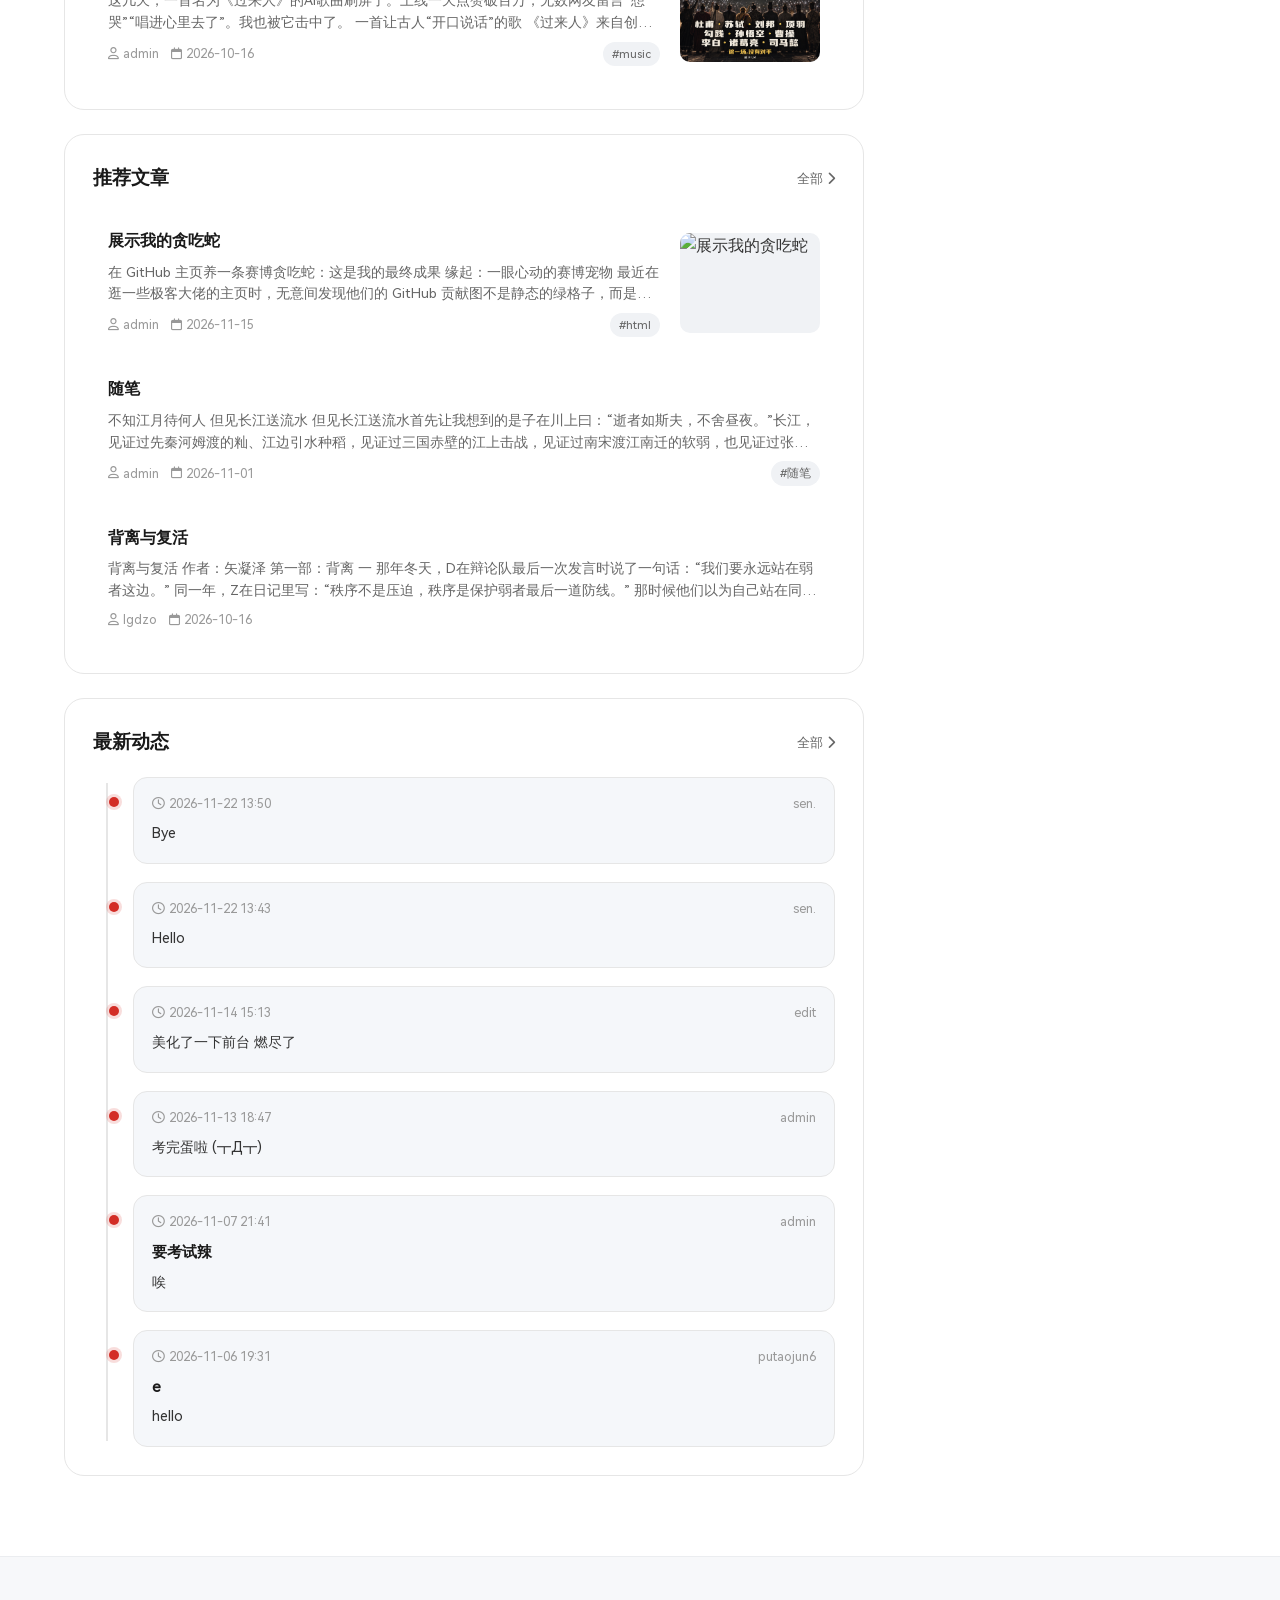
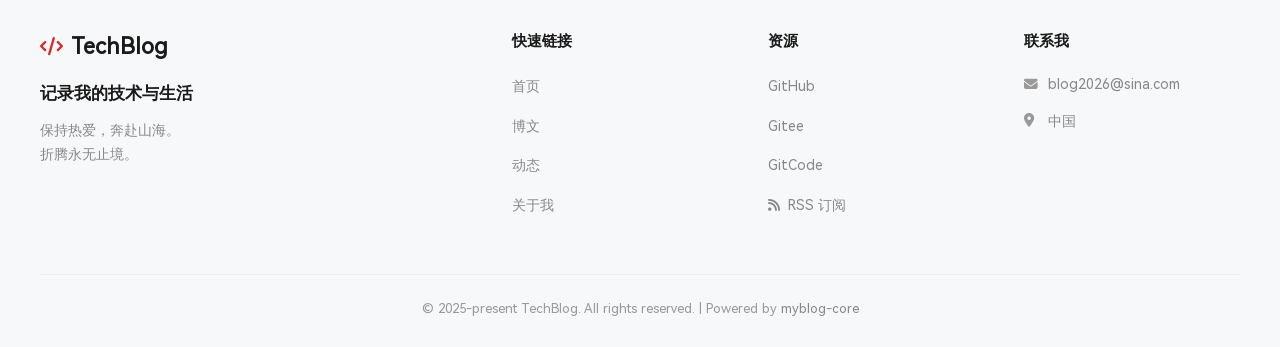
==== commit 6d19c6b9: "deploy: 2026-11-27 19:43:16" ====
--- a/index.html
+++ b/index.html
@@ -1,3 +1,4 @@
+
 <!DOCTYPE html>
 <html lang="zh-CN" class="">
 <head>
@@ -13,7 +14,8 @@
   <style>:root { --brand-color: #d32d26 }</style>
   <link rel="stylesheet" href="/css/all.min.css">
   <link rel="stylesheet" href="/css/style.css">
-  <link rel="icon" type="image/svg+xml" href="/favicon.svg">
+<link rel="icon" type="image/svg+xml" href="/favicon.svg">
+<link rel="icon" href="/favicon.svg" sizes="any">
   <!-- RSS 入口：静态站同源读取 dist/rss.xml，动态站跳到 GitCode 的静态站镜像仓库（国内可访问） -->
   <link rel="alternate" type="application/rss+xml" title="TechBlog RSS" href="/rss.xml">
 </head>
@@ -461,6 +463,28 @@
             <div class="tl-item">
               <div class="tl-card">
                 <div class="tl-head">
+                  <span class="tl-time"><i class="far fa-clock"></i>2026-11-22 13:50</span>
+                  <span class="tl-author">sen.</span>
+                </div>
+                
+                <p class="tl-text">Bye</p>
+              </div>
+            </div>
+          
+            <div class="tl-item">
+              <div class="tl-card">
+                <div class="tl-head">
+                  <span class="tl-time"><i class="far fa-clock"></i>2026-11-22 13:43</span>
+                  <span class="tl-author">sen.</span>
+                </div>
+                
+                <p class="tl-text">Hello</p>
+              </div>
+            </div>
+          
+            <div class="tl-item">
+              <div class="tl-card">
+                <div class="tl-head">
                   <span class="tl-time"><i class="far fa-clock"></i>2026-11-14 15:13</span>
                   <span class="tl-author">edit</span>
                 </div>
@@ -503,28 +527,6 @@
                   <h3 class="tl-title">e</h3>
                 
                 <p class="tl-text">hello</p>
-              </div>
-            </div>
-          
-            <div class="tl-item">
-              <div class="tl-card">
-                <div class="tl-head">
-                  <span class="tl-time"><i class="far fa-clock"></i>2026-10-18 11:09</span>
-                  <span class="tl-author">edit</span>
-                </div>
-                
-                <p class="tl-text">测试</p>
-              </div>
-            </div>
-          
-            <div class="tl-item">
-              <div class="tl-card">
-                <div class="tl-head">
-                  <span class="tl-time"><i class="far fa-clock"></i>2026-10-17 15:33</span>
-                  <span class="tl-author">edit</span>
-                </div>
-                
-                <p class="tl-text">额</p>
               </div>
             </div>
           
@@ -609,7 +611,8 @@
   </main>
 
   <!-- 底部栏（独立 partial，便于后续整体替换） -->
-  <footer class="site-footer">
+  
+<footer class="site-footer">
   <div class="footer-inner">
 
     <div class="footer-grid">
--- a/css/style.css
+++ b/css/style.css
@@ -1733,7 +1733,7 @@
 .net-arrow { font-weight: bold; font-size: 1.05rem; }
 .net-arrow.down { color: #10b981; }
 .net-arrow.up { color: #f59e0b; }
-.net-value { font-family: monospace; color: var(--text); min-width: 80px; text-align: left; }
+.net-value { font-family: 'HarmonyOS_Sans', -apple-system, BlinkMacSystemFont, 'Segoe UI', 'Microsoft YaHei', sans-serif; font-variant-numeric: tabular-nums; color: var(--text); min-width: 80px; text-align: left; }
 
 /* 异常卡 */
 .status-card-anomaly { text-align: left; padding: 22px 20px; }
@@ -1747,7 +1747,62 @@
 .anomaly-mini-tag.recover { background: #d4edda; color: #155724; }
 .anomaly-mini-body { flex: 1; min-width: 0; }
 .anomaly-mini-text { font-size: .84rem; color: var(--text); line-height: 1.4; word-break: break-all; }
-.anomaly-mini-meta { font-size: .72rem; color: var(--text-faint); font-family: monospace; margin-top: 2px; }
+.anomaly-mini-meta { font-size: .72rem; color: var(--text-faint); font-family: 'HarmonyOS_Sans', -apple-system, BlinkMacSystemFont, 'Segoe UI', 'Microsoft YaHei', sans-serif; font-variant-numeric: tabular-nums; margin-top: 2px; }
+
+/* ===== 最近异常卡片：最多 3 条 + 固定可视高度，长文本不撑破 ===== */
+.status-card-anomaly .anomaly-list-box {
+  max-height: 160px;
+  overflow-y: auto;
+  overscroll-behavior: contain;
+  padding: 0;
+  margin: 0;
+  list-style: none;
+}
+.status-card-anomaly .anomaly-list-box li {
+  display: flex;
+  flex-direction: column;
+  gap: 4px;
+  padding: 10px 4px;
+  border-bottom: 1px solid var(--border);
+  font-size: .84rem;
+  line-height: 1.5;
+  word-break: break-all;
+  overflow-wrap: anywhere;
+}
+.status-card-anomaly .anomaly-list-box li:last-child { border-bottom: none; }
+.status-card-anomaly .anomaly-header {
+  display: flex;
+  justify-content: space-between;
+  align-items: center;
+  gap: 8px;
+  color: var(--text-muted);
+  font-size: .72rem;
+  font-variant-numeric: tabular-nums;
+}
+.status-card-anomaly .anomaly-content {
+  color: var(--text-strong);
+  white-space: normal;
+  word-break: break-all;
+  overflow-wrap: anywhere;
+}
+.status-card-anomaly .anomaly-empty {
+  padding: 24px 0;
+  text-align: center;
+  color: var(--text-faint);
+  font-size: .85rem;
+}
+.status-card-anomaly .tag-badge {
+  flex-shrink: 0;
+  font-size: .72rem;
+  padding: 2px 7px;
+  border-radius: 4px;
+  font-weight: 500;
+  line-height: 1.4;
+}
+.status-card-anomaly .tag-badge.tag-danger { background: #ffe0e0; color: #c4000f; }
+.status-card-anomaly .tag-badge.tag-success { background: #d4edda; color: #155724; }
+html.dark .status-card-anomaly .tag-badge.tag-danger { background: rgba(230, 0, 18, .18); color: #ff8a8a; }
+html.dark .status-card-anomaly .tag-badge.tag-success { background: rgba(21, 87, 36, .35); color: #7ee2a0; }
 
 /* ===== 备份卡 ===== */
 .status-card-backup { 
@@ -4217,6 +4272,21 @@
 
 .status-heading::before { display: none; }   /* 去掉标题前的红色竖条 */
 
+/* 系统日志写入异常提示（管理状态页，仅 logsWriteFailures > 0 时渲染） */
+.status-write-alert {
+  margin: 0 0 20px;
+  padding: 12px 16px;
+  border-radius: 10px;
+  background: rgba(230, 0, 18, .06);
+  border: 1px solid rgba(230, 0, 18, .28);
+  color: var(--brand-color, #e60012);
+  font-size: 13px;
+  line-height: 1.6;
+}
+.status-write-alert strong { font-weight: 700; }
+.status-write-alert p { margin: 6px 0 0; color: var(--text-weak, #6b7280); font-size: 12px; }
+html.dark .status-write-alert { background: rgba(230, 0, 18, .12); }
+
 .status-heading h2 {
   display: inline-block;
   font-size: 1.75rem;
@@ -4265,7 +4335,9 @@
   --sp-warning-bg: #fffbeb;
   --sp-danger: #ef4444;
   --sp-danger-bg: #fef2f2;
-
+  --sp-off: #e8ebef;
+
+  font-family: 'HarmonyOS_Sans', -apple-system, BlinkMacSystemFont, 'Segoe UI', 'Microsoft YaHei', sans-serif;
   background: var(--sp-bg);
   padding: 40px 20px 24px;
 }
@@ -4316,6 +4388,28 @@
   background: var(--sp-danger-bg);
   border-color: rgba(239, 68, 68, .25);
 }
+.status-public .status-banner.is-warn {
+  background: var(--sp-warning-bg);
+  border-color: rgba(245, 158, 11, .28);
+}
+.status-public .status-icon {
+  flex: 0 0 auto;
+  width: 28px;
+  height: 28px;
+  display: inline-flex;
+  align-items: center;
+  justify-content: center;
+  border-radius: 50%;
+  font-size: 16px;
+  font-weight: 800;
+  line-height: 1;
+  background: rgba(255, 255, 255, .55);
+}
+.status-public .status-banner.is-ok .status-icon { color: var(--sp-success); }
+.status-public .status-banner.is-warn .status-icon { color: var(--sp-warning); }
+.status-public .status-banner.is-bad .status-icon { color: var(--sp-danger); }
+.status-public .status-banner.is-loading .status-icon,
+.status-public .status-banner.is-unknown .status-icon { color: var(--sp-sub); }
 .status-public .status-banner.is-loading,
 .status-public .status-banner.is-unknown {
   background: #f3f4f6;
@@ -4323,6 +4417,7 @@
 }
 .status-public .status-banner h3 { margin: 0 0 4px; font-size: 15px; font-weight: 700; }
 .status-public .status-banner.is-ok h3 { color: var(--sp-success); }
+.status-public .status-banner.is-warn h3 { color: var(--sp-warning); }
 .status-public .status-banner.is-bad h3 { color: var(--sp-danger); }
 .status-public .status-banner.is-loading h3,
 .status-public .status-banner.is-unknown h3 { color: var(--sp-sub); }
@@ -4432,7 +4527,8 @@
 .status-public .anomaly-main { min-width: 0; }
 .status-public .anomaly-time {
   color: var(--sp-sub);
-  font-family: ui-monospace, SFMono-Regular, Menlo, monospace;
+  font-family: 'HarmonyOS_Sans', -apple-system, BlinkMacSystemFont, 'Segoe UI', 'Microsoft YaHei', sans-serif;
+  font-variant-numeric: tabular-nums;
   font-size: 13px;
   white-space: nowrap;
 }
@@ -4479,6 +4575,7 @@
   --sp-success-bg: rgba(16, 185, 129, .10);
   --sp-warning-bg: rgba(245, 158, 11, .12);
   --sp-danger-bg: rgba(239, 68, 68, .12);
+  --sp-off: #222833;
 }
 .dark .status-public .status-banner.is-loading,
 .dark .status-public .status-banner.is-unknown { background: #1b1f28; }
@@ -4496,3 +4593,121 @@
   .status-public .backup-grid { flex-direction: column; gap: 16px; padding: 16px; }
   .status-public .anomaly-item { flex-direction: column; align-items: flex-start; gap: 6px; }
 }
+
+/* ============================================================
+   status-public v2：运行信息 + 7×24 热力图（迁移自 demo）
+   作用域：.status-public，避免影响前台其它页面
+   ============================================================ */
+.status-public .runbar {
+  background: var(--sp-card);
+  border: 1px solid var(--sp-border);
+  border-radius: 12px;
+  margin-bottom: 18px;
+  overflow: hidden;
+}
+.status-public .run-now {
+  padding: 14px 20px;
+  border-bottom: 1px solid var(--sp-border);
+  font-size: 13.5px;
+  color: var(--sp-sub);
+}
+.status-public .run-now b { color: var(--sp-text); font-weight: 700; font-variant-numeric: tabular-nums; }
+.status-public .run-now .sep { margin: 0 10px; color: var(--sp-light); }
+.status-public .run-facts { display: grid; grid-template-columns: repeat(3, 1fr); }
+.status-public .run-facts .rf { padding: 16px 20px; border-left: 1px solid var(--sp-border); }
+.status-public .run-facts .rf:first-child { border-left: none; }
+.status-public .run-facts .l { font-size: 12px; color: var(--sp-sub); margin-bottom: 4px; }
+.status-public .run-facts .v { font-size: 19px; font-weight: 700; font-variant-numeric: tabular-nums; line-height: 1.2; }
+.status-public .run-facts .v small { font-size: 12px; font-weight: 500; color: var(--sp-light); margin-left: 2px; }
+
+.status-public .legend { display: flex; gap: 14px; font-size: 12px; color: var(--sp-sub); flex-wrap: wrap; }
+.status-public .legend span { display: inline-flex; align-items: center; gap: 6px; }
+.status-public .legend i { width: 10px; height: 10px; border-radius: 2px; display: inline-block; }
+.status-public .i-ok { background: var(--sp-success); }
+.status-public .i-warn { background: var(--sp-warning); }
+.status-public .i-bad { background: var(--sp-danger); }
+.status-public .i-off { background: var(--sp-off); border: 1px solid var(--sp-border); }
+
+.status-public .heat { padding: 20px 20px 12px; overflow-x: auto; overflow-y: hidden; }
+.status-public .grid {
+  display: grid;
+  grid-template-columns: 44px repeat(24, 18px);
+  gap: 4px;
+  width: max-content;
+  margin: 0 auto;
+}
+.status-public .grid .h { font-size: 10px; color: var(--sp-sub); text-align: center; font-variant-numeric: tabular-nums; }
+.status-public .grid .d {
+  font-size: 11px;
+  color: var(--sp-sub);
+  display: flex;
+  align-items: center;
+  justify-content: flex-end;
+  padding-right: 4px;
+}
+.status-public .cell {
+  height: 16px;
+  border-radius: 3px;
+  background: var(--sp-off);
+  cursor: pointer;
+  transition: filter .15s ease;
+}
+.status-public .cell:hover { filter: brightness(1.08); }
+.status-public .cell.ok { background: color-mix(in srgb, var(--sp-success) 78%, transparent); }
+/* 性能异常 = 黄色；服务中断 = 红色 */
+.status-public .cell.warn { background: var(--sp-warning); }
+.status-public .cell.bad { background: var(--sp-danger); }
+
+/* 悬停气泡：fixed 定位，横向滚动时不被热力图容器裁剪 */
+.sp-tip {
+  position: fixed;
+  z-index: 9999;
+  background: #1f2937;
+  color: #fff;
+  font-size: 11px;
+  padding: 4px 8px;
+  border-radius: 4px;
+  white-space: nowrap;
+  pointer-events: none;
+  display: none;
+  transform: translate(-50%, -100%);
+}
+.sp-tip.below { transform: translate(-50%, 0); }
+html.dark .sp-tip { background: #0b0d11; border: 1px solid #2a3140; }
+
+.status-public .heat-note {
+  padding: 10px 20px 18px;
+  font-size: 12px;
+  color: var(--sp-sub);
+  border-top: 1px dashed var(--sp-border);
+  margin-top: 10px;
+}
+.status-public .heat-note b { color: var(--sp-text); }
+
+.status-public .maint { padding: 0; margin: 0; list-style: none; }
+.status-public .maint li {
+  display: flex;
+  justify-content: space-between;
+  gap: 12px;
+  padding: 14px 20px;
+  border-bottom: 1px solid var(--sp-border);
+  font-size: 14px;
+}
+.status-public .maint li:last-child { border-bottom: none; }
+.status-public .maint .t { color: var(--sp-sub); font-variant-numeric: tabular-nums; white-space: nowrap; }
+.status-public .maint-empty { color: var(--sp-sub); }
+.status-public .tag { font-size: 12px; padding: 2px 8px; border-radius: 4px; margin-right: 8px; font-weight: 500; }
+.status-public .tag.success { background: var(--sp-success-bg); color: var(--sp-success); }
+.status-public .tag.warn { background: var(--sp-warning-bg); color: var(--sp-warning); }
+.status-public .tag.danger { background: var(--sp-danger-bg); color: var(--sp-danger); }
+
+@media (max-width: 600px) {
+  .status-public .run-facts { grid-template-columns: 1fr 1fr; }
+  .status-public .run-facts .rf:nth-child(3) {
+    border-left: none;
+    border-top: 1px solid var(--sp-border);
+    grid-column: 1 / -1;
+  }
+  .status-public .grid { grid-template-columns: 34px repeat(24, 14px); gap: 3px; }
+  .status-public .cell { height: 14px; }
+}
